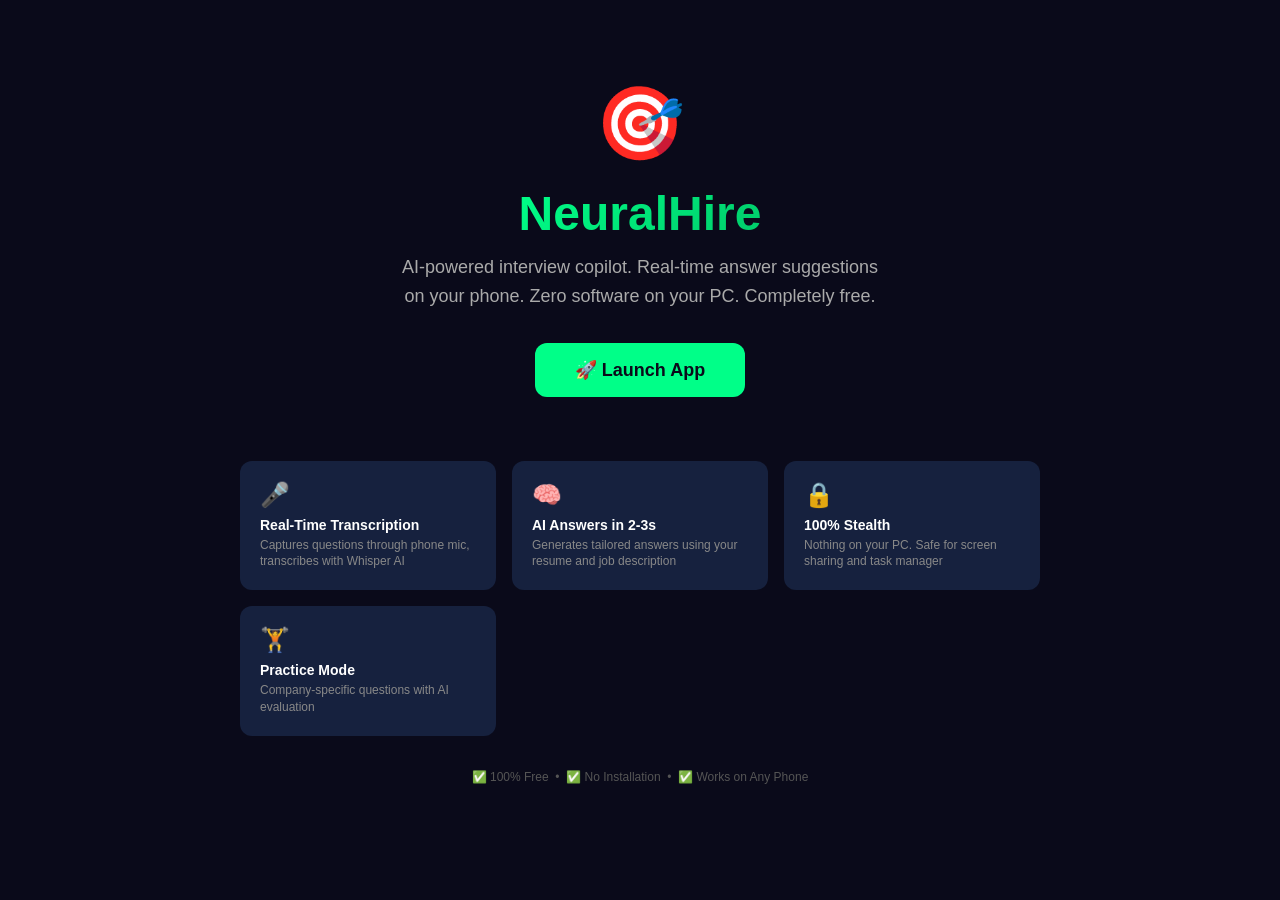
==== index.html @ bdda70f6 "Initial commit - NeuralHire v3.0" ====
<!DOCTYPE html>
<html lang="en">
<head>
    <meta charset="UTF-8">
    <meta name="viewport" content="width=device-width, initial-scale=1.0">
    <title>NeuralHire - AI Interview Copilot</title>
    <style>
        * { margin: 0; padding: 0; box-sizing: border-box; }
        body {
            background: #0a0a1a;
            color: #fff;
            font-family: -apple-system, BlinkMacSystemFont, 'Segoe UI', Roboto, sans-serif;
            min-height: 100vh;
            display: flex;
            flex-direction: column;
            align-items: center;
            justify-content: center;
            text-align: center;
            padding: 40px 20px;
        }
        .icon { font-size: 72px; margin-bottom: 20px; }
        h1 {
            font-size: 48px;
            font-weight: 900;
            margin-bottom: 12px;
            background: linear-gradient(135deg, #00ff88, #00cc6a);
            -webkit-background-clip: text;
            -webkit-text-fill-color: transparent;
        }
        p { color: #aaa; font-size: 18px; max-width: 500px; line-height: 1.6; margin-bottom: 32px; }
        .btn {
            display: inline-block;
            padding: 16px 40px;
            background: #00ff88;
            color: #0a0a1a;
            font-size: 18px;
            font-weight: 800;
            border: none;
            border-radius: 12px;
            cursor: pointer;
            text-decoration: none;
            margin-bottom: 16px;
        }
        .btn:hover { box-shadow: 0 8px 30px rgba(0,255,136,0.3); }
        .features {
            display: grid;
            grid-template-columns: repeat(auto-fit, minmax(200px, 1fr));
            gap: 16px;
            max-width: 800px;
            margin-top: 48px;
            width: 100%;
        }
        .feature {
            background: #16213e;
            border-radius: 12px;
            padding: 20px;
            text-align: left;
        }
        .feature-icon { font-size: 24px; margin-bottom: 8px; }
        .feature-title { font-size: 14px; font-weight: 700; margin-bottom: 4px; }
        .feature-desc { font-size: 12px; color: #888; line-height: 1.4; }
        .note { margin-top: 32px; font-size: 12px; color: #555; }
    </style>
</head>
<body>
    <div class="icon">🎯</div>
    <h1>NeuralHire</h1>
    <p>AI-powered interview copilot. Real-time answer suggestions on your phone. Zero software on your PC. Completely free.</p>
    
    <a href="app/" class="btn">🚀 Launch App</a>
    
    <div class="features">
        <div class="feature">
            <div class="feature-icon">🎤</div>
            <div class="feature-title">Real-Time Transcription</div>
            <div class="feature-desc">Captures questions through phone mic, transcribes with Whisper AI</div>
        </div>
        <div class="feature">
            <div class="feature-icon">🧠</div>
            <div class="feature-title">AI Answers in 2-3s</div>
            <div class="feature-desc">Generates tailored answers using your resume and job description</div>
        </div>
        <div class="feature">
            <div class="feature-icon">🔒</div>
            <div class="feature-title">100% Stealth</div>
            <div class="feature-desc">Nothing on your PC. Safe for screen sharing and task manager</div>
        </div>
        <div class="feature">
            <div class="feature-icon">🏋️</div>
            <div class="feature-title">Practice Mode</div>
            <div class="feature-desc">Company-specific questions with AI evaluation</div>
        </div>
    </div>
    
    <p class="note">✅ 100% Free &nbsp;•&nbsp; ✅ No Installation &nbsp;•&nbsp; ✅ Works on Any Phone</p>
</body>
</html>
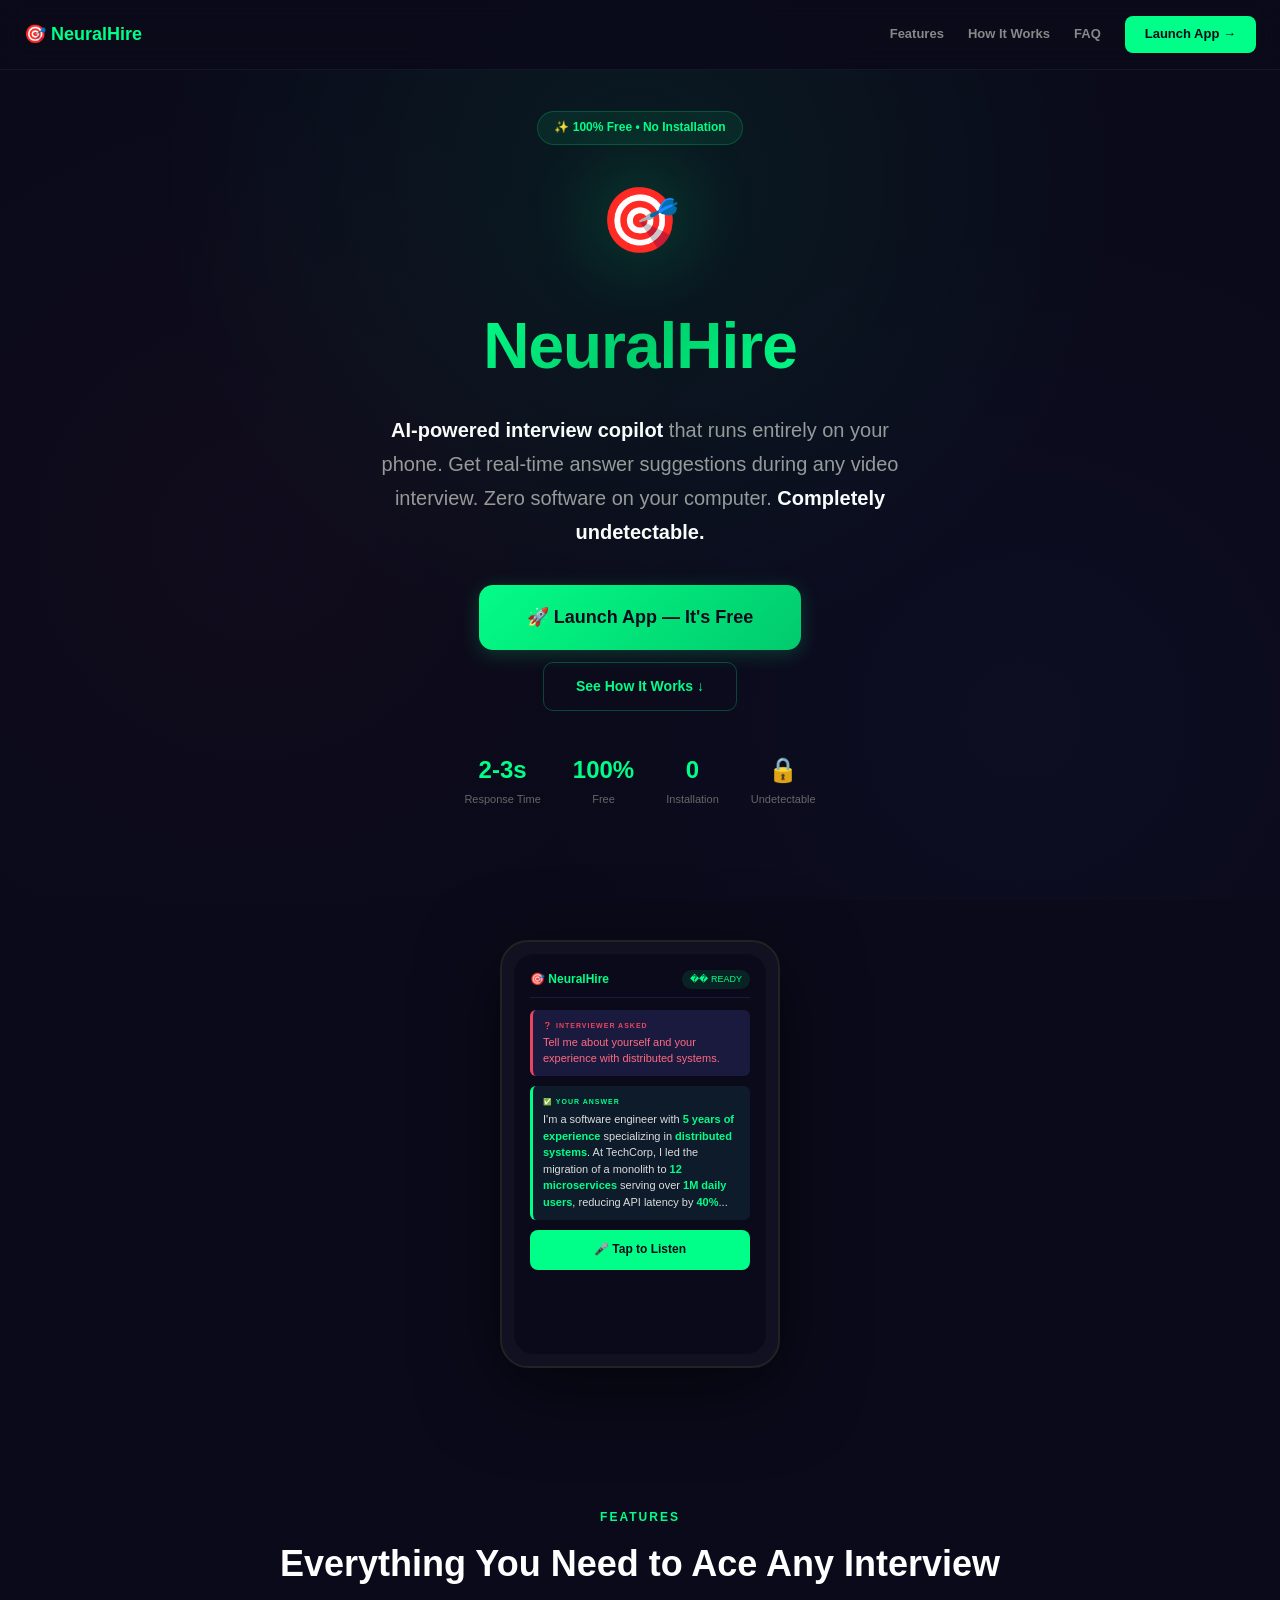
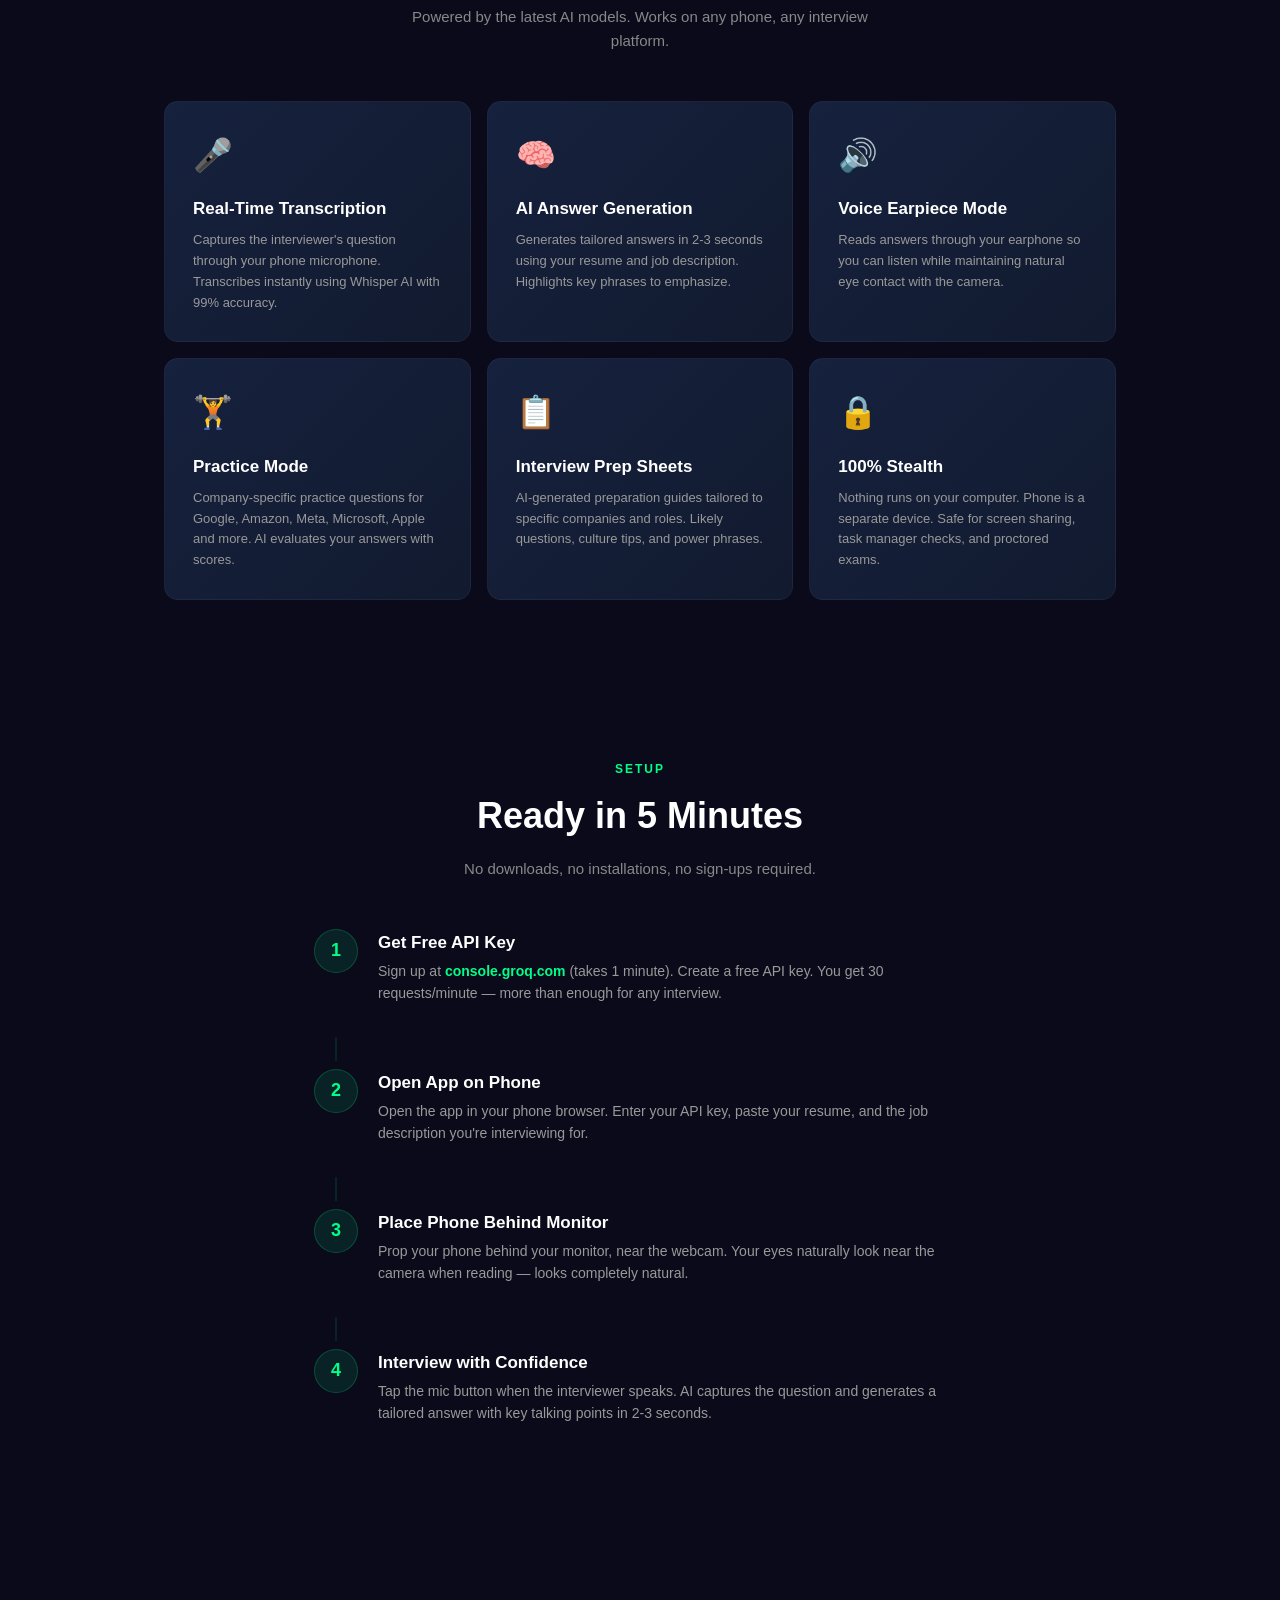
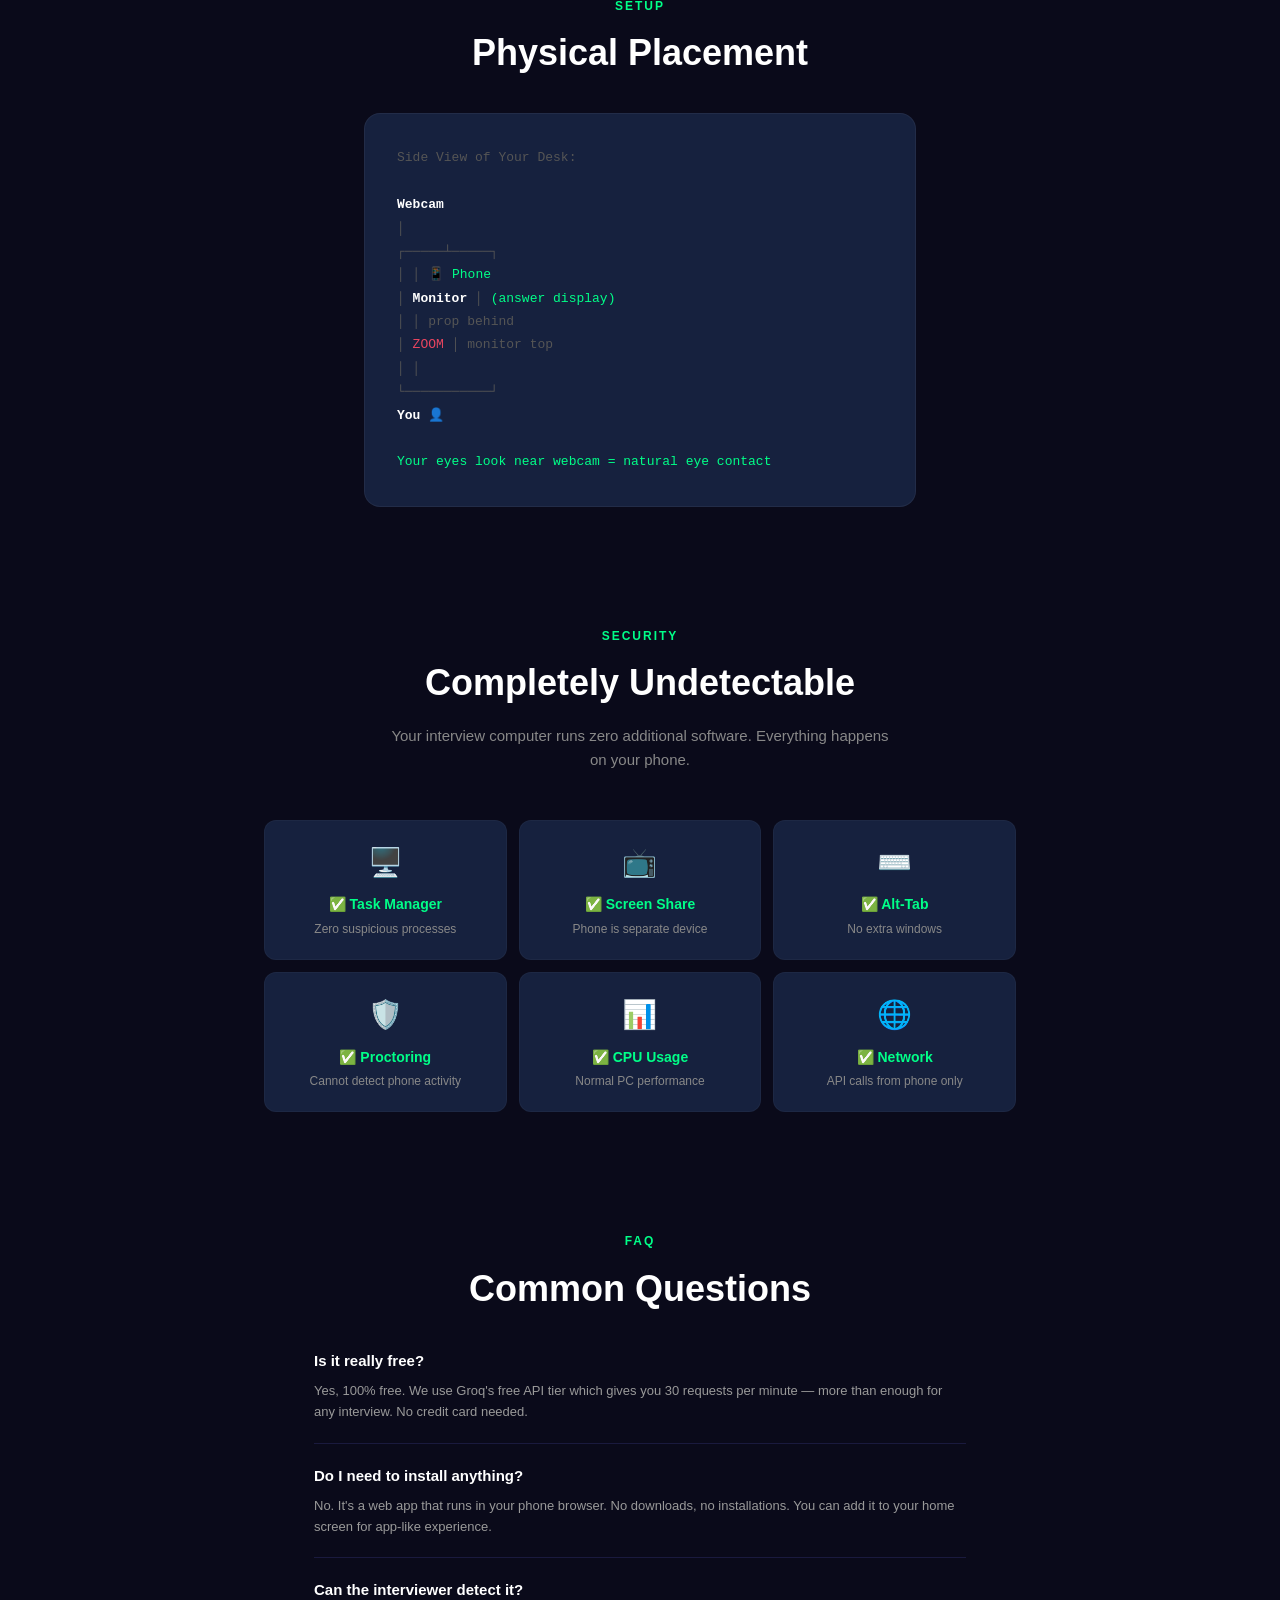
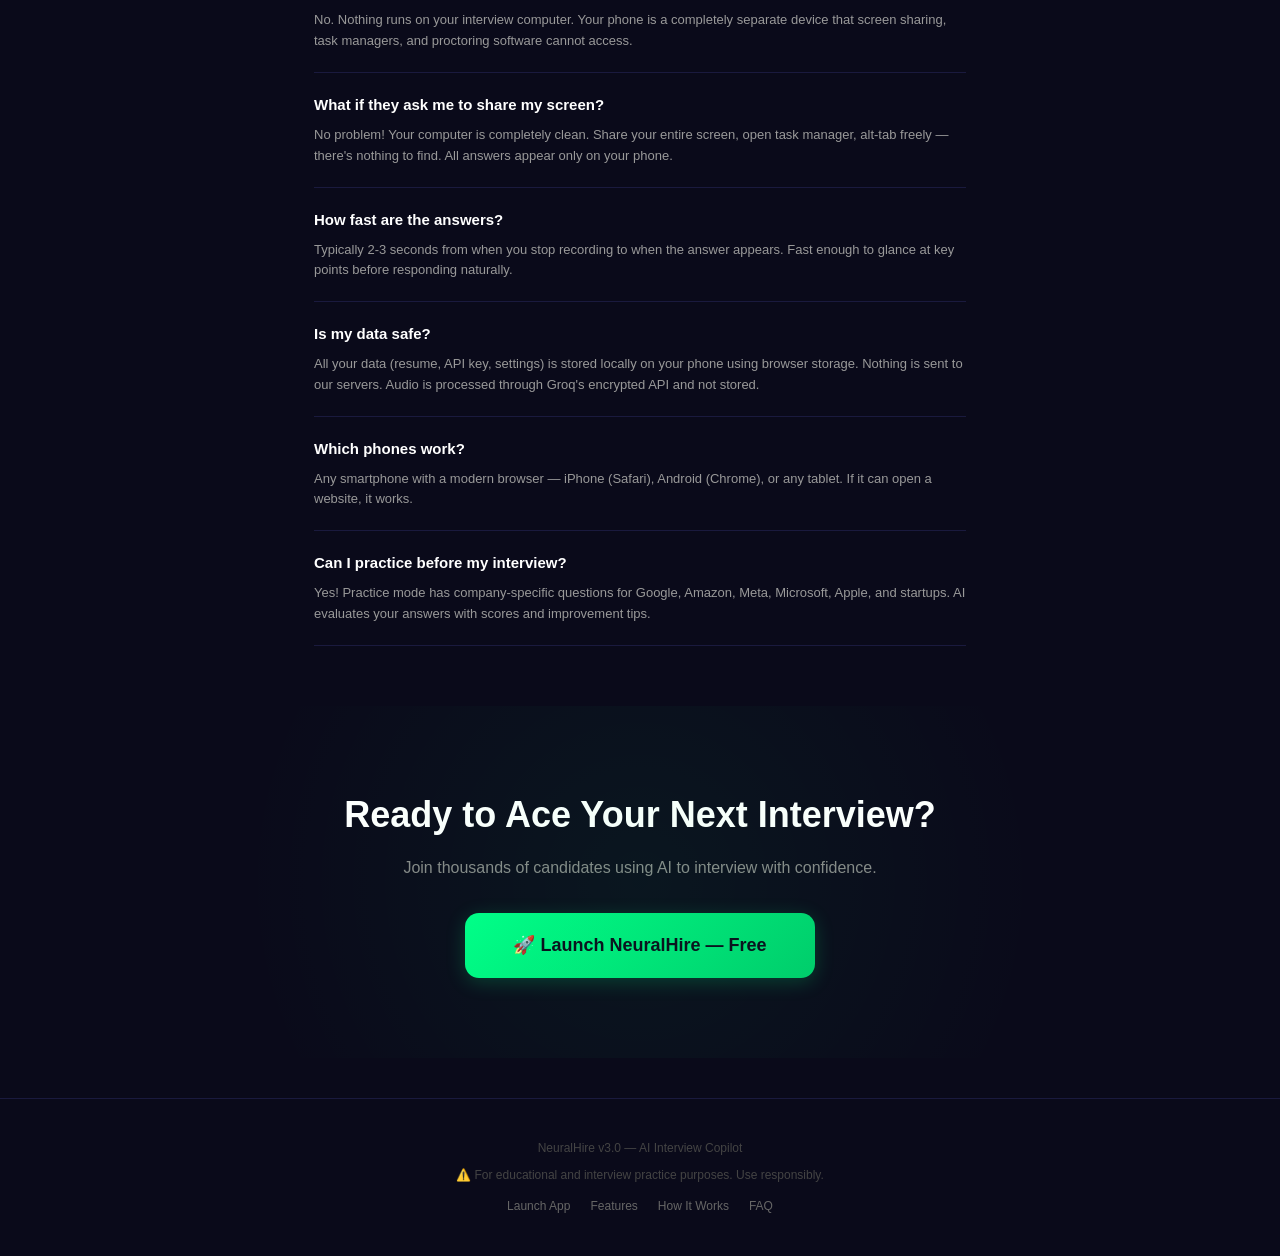
==== commit 8980f54c: "✨ Complete landing page + full app" ====
--- a/index.html
+++ b/index.html
@@ -4,94 +4,812 @@
     <meta charset="UTF-8">
     <meta name="viewport" content="width=device-width, initial-scale=1.0">
     <title>NeuralHire - AI Interview Copilot</title>
+    <meta name="description" content="Free AI-powered interview assistant. Get real-time answer suggestions during interviews. Runs entirely on your phone.">
+    <meta name="keywords" content="interview, AI, copilot, job, career, practice, preparation">
+    <meta name="theme-color" content="#0a0a1a">
+    
+    <!-- Open Graph / Social Share -->
+    <meta property="og:title" content="NeuralHire - AI Interview Copilot">
+    <meta property="og:description" content="Free AI interview assistant. Real-time answers on your phone. Completely undetectable.">
+    <meta property="og:type" content="website">
+    
     <style>
+        /* ============ RESET ============ */
         * { margin: 0; padding: 0; box-sizing: border-box; }
+
         body {
             background: #0a0a1a;
-            color: #fff;
-            font-family: -apple-system, BlinkMacSystemFont, 'Segoe UI', Roboto, sans-serif;
+            color: #ffffff;
+            font-family: -apple-system, BlinkMacSystemFont, 'Segoe UI', Roboto, Oxygen, Ubuntu, Cantarell, sans-serif;
+            overflow-x: hidden;
+            line-height: 1.6;
+        }
+
+        a { color: inherit; text-decoration: none; }
+
+        /* ============ NAVIGATION ============ */
+        .top-nav {
+            position: fixed;
+            top: 0;
+            left: 0;
+            right: 0;
+            z-index: 1000;
+            display: flex;
+            justify-content: space-between;
+            align-items: center;
+            padding: 16px 24px;
+            background: rgba(10, 10, 26, 0.9);
+            backdrop-filter: blur(12px);
+            border-bottom: 1px solid rgba(255,255,255,0.05);
+        }
+
+        .nav-logo {
+            font-size: 18px;
+            font-weight: 800;
+            color: #00ff88;
+        }
+
+        .nav-links {
+            display: flex;
+            gap: 24px;
+            align-items: center;
+        }
+
+        .nav-links a {
+            font-size: 13px;
+            color: #888;
+            font-weight: 600;
+            transition: color 0.2s;
+        }
+
+        .nav-links a:hover { color: #fff; }
+
+        .nav-cta {
+            padding: 8px 20px !important;
+            background: #00ff88 !important;
+            color: #0a0a1a !important;
+            border-radius: 8px;
+            font-weight: 700 !important;
+            transition: all 0.2s;
+        }
+
+        .nav-cta:hover { box-shadow: 0 4px 20px rgba(0,255,136,0.3); }
+
+        /* ============ HERO ============ */
+        .hero {
             min-height: 100vh;
             display: flex;
             flex-direction: column;
             align-items: center;
             justify-content: center;
             text-align: center;
-            padding: 40px 20px;
-        }
-        .icon { font-size: 72px; margin-bottom: 20px; }
-        h1 {
-            font-size: 48px;
+            padding: 80px 24px 60px;
+            position: relative;
+        }
+
+        .hero::before {
+            content: '';
+            position: absolute;
+            top: 0; left: 0; right: 0; bottom: 0;
+            background:
+                radial-gradient(circle at 50% 20%, rgba(0,255,136,0.07) 0%, transparent 50%),
+                radial-gradient(circle at 80% 80%, rgba(102,102,255,0.04) 0%, transparent 40%),
+                radial-gradient(circle at 20% 60%, rgba(233,69,96,0.03) 0%, transparent 40%);
+            pointer-events: none;
+        }
+
+        .hero-badge {
+            display: inline-flex;
+            align-items: center;
+            gap: 6px;
+            padding: 6px 16px;
+            background: rgba(0,255,136,0.08);
+            border: 1px solid rgba(0,255,136,0.2);
+            border-radius: 20px;
+            font-size: 12px;
+            font-weight: 600;
+            color: #00ff88;
+            margin-bottom: 24px;
+        }
+
+        .hero-icon {
+            font-size: 64px;
+            margin-bottom: 24px;
+            filter: drop-shadow(0 0 40px rgba(0,255,136,0.3));
+        }
+
+        .hero-title {
+            font-size: clamp(36px, 7vw, 64px);
             font-weight: 900;
-            margin-bottom: 12px;
-            background: linear-gradient(135deg, #00ff88, #00cc6a);
+            margin-bottom: 16px;
+            letter-spacing: -1px;
+            background: linear-gradient(135deg, #00ff88 0%, #00cc6a 50%, #00ff88 100%);
             -webkit-background-clip: text;
             -webkit-text-fill-color: transparent;
-        }
-        p { color: #aaa; font-size: 18px; max-width: 500px; line-height: 1.6; margin-bottom: 32px; }
-        .btn {
-            display: inline-block;
-            padding: 16px 40px;
-            background: #00ff88;
+            background-clip: text;
+        }
+
+        .hero-subtitle {
+            font-size: clamp(16px, 2.5vw, 20px);
+            color: #999;
+            max-width: 560px;
+            margin-bottom: 36px;
+            line-height: 1.7;
+        }
+
+        .hero-subtitle strong {
+            color: #fff;
+            font-weight: 600;
+        }
+
+        .cta-group {
+            display: flex;
+            flex-direction: column;
+            align-items: center;
+            gap: 12px;
+        }
+
+        .cta-primary {
+            display: inline-flex;
+            align-items: center;
+            gap: 8px;
+            padding: 18px 48px;
+            background: linear-gradient(135deg, #00ff88, #00cc6a);
             color: #0a0a1a;
             font-size: 18px;
             font-weight: 800;
+            border-radius: 14px;
+            transition: all 0.2s;
+            box-shadow: 0 4px 20px rgba(0,255,136,0.2);
+        }
+
+        .cta-primary:hover {
+            transform: translateY(-2px);
+            box-shadow: 0 8px 40px rgba(0,255,136,0.4);
+        }
+
+        .cta-secondary {
+            padding: 12px 32px;
+            color: #00ff88;
+            font-size: 14px;
+            font-weight: 600;
+            border: 1px solid rgba(0,255,136,0.25);
+            border-radius: 10px;
+            transition: all 0.2s;
+        }
+
+        .cta-secondary:hover {
+            background: rgba(0,255,136,0.08);
+            border-color: rgba(0,255,136,0.5);
+        }
+
+        .hero-stats {
+            display: flex;
+            gap: 32px;
+            margin-top: 40px;
+            flex-wrap: wrap;
+            justify-content: center;
+        }
+
+        .hero-stat {
+            text-align: center;
+        }
+
+        .hero-stat-value {
+            font-size: 24px;
+            font-weight: 800;
+            color: #00ff88;
+        }
+
+        .hero-stat-label {
+            font-size: 11px;
+            color: #666;
+            margin-top: 2px;
+        }
+
+        /* ============ DEMO MOCKUP ============ */
+        .demo-section {
+            padding: 40px 24px 60px;
+            display: flex;
+            justify-content: center;
+        }
+
+        .phone-mockup {
+            width: 280px;
+            background: #111122;
+            border-radius: 28px;
+            padding: 12px;
+            border: 2px solid #222;
+            box-shadow: 0 20px 80px rgba(0,0,0,0.5);
+        }
+
+        .phone-screen {
+            background: #0a0a1a;
+            border-radius: 20px;
+            padding: 16px;
+            min-height: 400px;
+        }
+
+        .mock-header {
+            display: flex;
+            justify-content: space-between;
+            align-items: center;
+            margin-bottom: 12px;
+            padding-bottom: 8px;
+            border-bottom: 1px solid #1a1a3e;
+        }
+
+        .mock-logo { font-size: 12px; font-weight: 700; color: #00ff88; }
+        .mock-status { font-size: 9px; color: #00ff88; padding: 2px 8px; background: rgba(0,255,136,0.1); border-radius: 10px; }
+
+        .mock-question {
+            background: #1a1a3e;
+            border-left: 3px solid #e94560;
+            border-radius: 6px;
+            padding: 10px;
+            margin-bottom: 10px;
+        }
+
+        .mock-q-label { font-size: 7px; color: #e94560; text-transform: uppercase; letter-spacing: 1px; font-weight: 700; margin-bottom: 4px; }
+        .mock-q-text { font-size: 11px; color: #ff6b81; line-height: 1.4; }
+
+        .mock-answer {
+            background: #0d1b2a;
+            border-left: 3px solid #00ff88;
+            border-radius: 6px;
+            padding: 10px;
+        }
+
+        .mock-a-label { font-size: 7px; color: #00ff88; text-transform: uppercase; letter-spacing: 1px; font-weight: 700; margin-bottom: 4px; }
+        .mock-a-text { font-size: 11px; color: #ddd; line-height: 1.5; }
+        .mock-a-text b { color: #00ff88; }
+
+        .mock-btn {
+            display: block;
+            width: 100%;
+            padding: 10px;
+            background: #00ff88;
+            color: #0a0a1a;
             border: none;
-            border-radius: 12px;
-            cursor: pointer;
-            text-decoration: none;
-            margin-bottom: 16px;
-        }
-        .btn:hover { box-shadow: 0 8px 30px rgba(0,255,136,0.3); }
+            border-radius: 8px;
+            font-size: 12px;
+            font-weight: 700;
+            margin-top: 10px;
+            text-align: center;
+        }
+
+        /* ============ FEATURES ============ */
         .features {
+            padding: 80px 24px;
+            max-width: 1000px;
+            margin: 0 auto;
+        }
+
+        .section-label {
+            text-align: center;
+            font-size: 12px;
+            text-transform: uppercase;
+            letter-spacing: 2px;
+            color: #00ff88;
+            font-weight: 700;
+            margin-bottom: 8px;
+        }
+
+        .section-title {
+            text-align: center;
+            font-size: clamp(24px, 4vw, 36px);
+            font-weight: 800;
+            margin-bottom: 12px;
+        }
+
+        .section-subtitle {
+            text-align: center;
+            color: #888;
+            font-size: 15px;
+            max-width: 500px;
+            margin: 0 auto 48px;
+        }
+
+        .feature-grid {
             display: grid;
-            grid-template-columns: repeat(auto-fit, minmax(200px, 1fr));
+            grid-template-columns: repeat(auto-fit, minmax(280px, 1fr));
             gap: 16px;
+        }
+
+        .feature-card {
+            background: linear-gradient(135deg, #16213e, #111a2e);
+            border-radius: 14px;
+            padding: 28px;
+            border: 1px solid rgba(255,255,255,0.04);
+            transition: all 0.3s;
+        }
+
+        .feature-card:hover {
+            border-color: rgba(0,255,136,0.15);
+            transform: translateY(-4px);
+            box-shadow: 0 12px 40px rgba(0,0,0,0.3);
+        }
+
+        .feature-icon { font-size: 32px; margin-bottom: 14px; }
+        .feature-name { font-size: 17px; font-weight: 700; margin-bottom: 8px; }
+        .feature-desc { font-size: 13px; color: #999; line-height: 1.6; }
+
+        /* ============ HOW IT WORKS ============ */
+        .how-section {
+            padding: 80px 24px;
+            max-width: 700px;
+            margin: 0 auto;
+        }
+
+        .steps { margin-top: 40px; }
+
+        .step {
+            display: flex;
+            gap: 20px;
+            margin-bottom: 32px;
+            align-items: flex-start;
+        }
+
+        .step-num {
+            width: 44px;
+            height: 44px;
+            border-radius: 50%;
+            background: rgba(0,255,136,0.1);
+            color: #00ff88;
+            display: flex;
+            align-items: center;
+            justify-content: center;
+            font-weight: 800;
+            font-size: 18px;
+            flex-shrink: 0;
+            border: 1px solid rgba(0,255,136,0.2);
+        }
+
+        .step-content { flex: 1; }
+        .step-title { font-size: 17px; font-weight: 700; margin-bottom: 4px; }
+        .step-desc { font-size: 14px; color: #999; line-height: 1.6; }
+        .step-desc a { color: #00ff88; font-weight: 600; }
+
+        .step-line {
+            width: 2px;
+            height: 24px;
+            background: rgba(0,255,136,0.1);
+            margin-left: 21px;
+            margin-bottom: 8px;
+        }
+
+        /* ============ STEALTH ============ */
+        .stealth-section {
+            padding: 60px 24px;
             max-width: 800px;
-            margin-top: 48px;
-            width: 100%;
-        }
-        .feature {
+            margin: 0 auto;
+        }
+
+        .stealth-grid {
+            display: grid;
+            grid-template-columns: repeat(auto-fit, minmax(180px, 1fr));
+            gap: 12px;
+            margin-top: 36px;
+        }
+
+        .stealth-card {
             background: #16213e;
             border-radius: 12px;
             padding: 20px;
+            text-align: center;
+            border: 1px solid rgba(255,255,255,0.03);
+        }
+
+        .stealth-icon { font-size: 28px; margin-bottom: 8px; }
+        .stealth-check { color: #00ff88; font-weight: 700; font-size: 14px; margin-bottom: 4px; }
+        .stealth-desc { font-size: 12px; color: #888; }
+
+        /* ============ SETUP DIAGRAM ============ */
+        .setup-section {
+            padding: 60px 24px;
+            max-width: 600px;
+            margin: 0 auto;
+            text-align: center;
+        }
+
+        .setup-diagram {
+            background: #16213e;
+            border-radius: 16px;
+            padding: 32px;
+            margin-top: 32px;
+            font-family: 'SF Mono', 'Fira Code', monospace;
+            font-size: 13px;
+            line-height: 1.8;
+            color: #aaa;
             text-align: left;
-        }
-        .feature-icon { font-size: 24px; margin-bottom: 8px; }
-        .feature-title { font-size: 14px; font-weight: 700; margin-bottom: 4px; }
-        .feature-desc { font-size: 12px; color: #888; line-height: 1.4; }
-        .note { margin-top: 32px; font-size: 12px; color: #555; }
+            border: 1px solid rgba(255,255,255,0.05);
+        }
+
+        .setup-diagram .green { color: #00ff88; }
+        .setup-diagram .red { color: #e94560; }
+        .setup-diagram .dim { color: #555; }
+        .setup-diagram .white { color: #fff; font-weight: 600; }
+
+        /* ============ CTA BOTTOM ============ */
+        .bottom-cta {
+            padding: 80px 24px;
+            text-align: center;
+            position: relative;
+        }
+
+        .bottom-cta::before {
+            content: '';
+            position: absolute;
+            top: 0; left: 0; right: 0; bottom: 0;
+            background: radial-gradient(circle at 50% 50%, rgba(0,255,136,0.05) 0%, transparent 60%);
+            pointer-events: none;
+        }
+
+        .bottom-cta h2 {
+            font-size: clamp(24px, 4vw, 36px);
+            font-weight: 800;
+            margin-bottom: 12px;
+        }
+
+        .bottom-cta p {
+            color: #888;
+            font-size: 16px;
+            margin-bottom: 32px;
+        }
+
+        /* ============ FAQ ============ */
+        .faq-section {
+            padding: 60px 24px;
+            max-width: 700px;
+            margin: 0 auto;
+        }
+
+        .faq-item {
+            border-bottom: 1px solid #1a1a3e;
+            padding: 20px 0;
+        }
+
+        .faq-question {
+            font-size: 15px;
+            font-weight: 700;
+            margin-bottom: 8px;
+            color: #fff;
+        }
+
+        .faq-answer {
+            font-size: 13px;
+            color: #999;
+            line-height: 1.6;
+        }
+
+        /* ============ FOOTER ============ */
+        .footer {
+            text-align: center;
+            padding: 40px 24px;
+            border-top: 1px solid #1a1a3e;
+            margin-top: 40px;
+        }
+
+        .footer-text { font-size: 12px; color: #444; margin-bottom: 8px; }
+        .footer-links { display: flex; gap: 20px; justify-content: center; margin-top: 12px; }
+        .footer-links a { font-size: 12px; color: #666; transition: color 0.2s; }
+        .footer-links a:hover { color: #00ff88; }
+
+        /* ============ RESPONSIVE ============ */
+        @media (max-width: 768px) {
+            .nav-links a:not(.nav-cta) { display: none; }
+            .feature-grid { grid-template-columns: 1fr; }
+            .stealth-grid { grid-template-columns: 1fr 1fr; }
+            .hero-stats { gap: 20px; }
+            .phone-mockup { width: 240px; }
+        }
+
+        @media (max-width: 480px) {
+            .stealth-grid { grid-template-columns: 1fr; }
+            .top-nav { padding: 12px 16px; }
+        }
     </style>
 </head>
 <body>
-    <div class="icon">🎯</div>
-    <h1>NeuralHire</h1>
-    <p>AI-powered interview copilot. Real-time answer suggestions on your phone. Zero software on your PC. Completely free.</p>
-    
-    <a href="app/" class="btn">🚀 Launch App</a>
-    
-    <div class="features">
-        <div class="feature">
-            <div class="feature-icon">🎤</div>
-            <div class="feature-title">Real-Time Transcription</div>
-            <div class="feature-desc">Captures questions through phone mic, transcribes with Whisper AI</div>
-        </div>
-        <div class="feature">
-            <div class="feature-icon">🧠</div>
-            <div class="feature-title">AI Answers in 2-3s</div>
-            <div class="feature-desc">Generates tailored answers using your resume and job description</div>
-        </div>
-        <div class="feature">
-            <div class="feature-icon">🔒</div>
-            <div class="feature-title">100% Stealth</div>
-            <div class="feature-desc">Nothing on your PC. Safe for screen sharing and task manager</div>
-        </div>
-        <div class="feature">
-            <div class="feature-icon">🏋️</div>
-            <div class="feature-title">Practice Mode</div>
-            <div class="feature-desc">Company-specific questions with AI evaluation</div>
-        </div>
-    </div>
-    
-    <p class="note">✅ 100% Free &nbsp;•&nbsp; ✅ No Installation &nbsp;•&nbsp; ✅ Works on Any Phone</p>
+
+    <!-- Navigation -->
+    <nav class="top-nav">
+        <div class="nav-logo">🎯 NeuralHire</div>
+        <div class="nav-links">
+            <a href="#features">Features</a>
+            <a href="#how">How It Works</a>
+            <a href="#faq">FAQ</a>
+            <a href="app/" class="nav-cta">Launch App →</a>
+        </div>
+    </nav>
+
+    <!-- Hero -->
+    <section class="hero">
+        <div class="hero-badge">✨ 100% Free • No Installation</div>
+        <div class="hero-icon">🎯</div>
+        <h1 class="hero-title">NeuralHire</h1>
+        <p class="hero-subtitle">
+            <strong>AI-powered interview copilot</strong> that runs entirely on your phone.
+            Get real-time answer suggestions during any video interview.
+            Zero software on your computer. <strong>Completely undetectable.</strong>
+        </p>
+
+        <div class="cta-group">
+            <a href="app/" class="cta-primary">🚀 Launch App — It's Free</a>
+            <a href="#how" class="cta-secondary">See How It Works ↓</a>
+        </div>
+
+        <div class="hero-stats">
+            <div class="hero-stat">
+                <div class="hero-stat-value">2-3s</div>
+                <div class="hero-stat-label">Response Time</div>
+            </div>
+            <div class="hero-stat">
+                <div class="hero-stat-value">100%</div>
+                <div class="hero-stat-label">Free</div>
+            </div>
+            <div class="hero-stat">
+                <div class="hero-stat-value">0</div>
+                <div class="hero-stat-label">Installation</div>
+            </div>
+            <div class="hero-stat">
+                <div class="hero-stat-value">🔒</div>
+                <div class="hero-stat-label">Undetectable</div>
+            </div>
+        </div>
+    </section>
+
+    <!-- Phone Demo -->
+    <section class="demo-section">
+        <div class="phone-mockup">
+            <div class="phone-screen">
+                <div class="mock-header">
+                    <div class="mock-logo">🎯 NeuralHire</div>
+                    <div class="mock-status">�� READY</div>
+                </div>
+
+                <div class="mock-question">
+                    <div class="mock-q-label">❓ Interviewer Asked</div>
+                    <div class="mock-q-text">Tell me about yourself and your experience with distributed systems.</div>
+                </div>
+
+                <div class="mock-answer">
+                    <div class="mock-a-label">✅ Your Answer</div>
+                    <div class="mock-a-text">
+                        I'm a software engineer with <b>5 years of experience</b> specializing in
+                        <b>distributed systems</b>. At TechCorp, I led the migration of a monolith to
+                        <b>12 microservices</b> serving over <b>1M daily users</b>, reducing API latency by <b>40%</b>...
+                    </div>
+                </div>
+
+                <div class="mock-btn">🎤 Tap to Listen</div>
+            </div>
+        </div>
+    </section>
+
+    <!-- Features -->
+    <section class="features" id="features">
+        <div class="section-label">Features</div>
+        <h2 class="section-title">Everything You Need to Ace Any Interview</h2>
+        <p class="section-subtitle">Powered by the latest AI models. Works on any phone, any interview platform.</p>
+
+        <div class="feature-grid">
+            <div class="feature-card">
+                <div class="feature-icon">🎤</div>
+                <div class="feature-name">Real-Time Transcription</div>
+                <div class="feature-desc">Captures the interviewer's question through your phone microphone. Transcribes instantly using Whisper AI with 99% accuracy.</div>
+            </div>
+
+            <div class="feature-card">
+                <div class="feature-icon">🧠</div>
+                <div class="feature-name">AI Answer Generation</div>
+                <div class="feature-desc">Generates tailored answers in 2-3 seconds using your resume and job description. Highlights key phrases to emphasize.</div>
+            </div>
+
+            <div class="feature-card">
+                <div class="feature-icon">🔊</div>
+                <div class="feature-name">Voice Earpiece Mode</div>
+                <div class="feature-desc">Reads answers through your earphone so you can listen while maintaining natural eye contact with the camera.</div>
+            </div>
+
+            <div class="feature-card">
+                <div class="feature-icon">🏋️</div>
+                <div class="feature-name">Practice Mode</div>
+                <div class="feature-desc">Company-specific practice questions for Google, Amazon, Meta, Microsoft, Apple and more. AI evaluates your answers with scores.</div>
+            </div>
+
+            <div class="feature-card">
+                <div class="feature-icon">📋</div>
+                <div class="feature-name">Interview Prep Sheets</div>
+                <div class="feature-desc">AI-generated preparation guides tailored to specific companies and roles. Likely questions, culture tips, and power phrases.</div>
+            </div>
+
+            <div class="feature-card">
+                <div class="feature-icon">🔒</div>
+                <div class="feature-name">100% Stealth</div>
+                <div class="feature-desc">Nothing runs on your computer. Phone is a separate device. Safe for screen sharing, task manager checks, and proctored exams.</div>
+            </div>
+        </div>
+    </section>
+
+    <!-- How It Works -->
+    <section class="how-section" id="how">
+        <div class="section-label">Setup</div>
+        <h2 class="section-title">Ready in 5 Minutes</h2>
+        <p class="section-subtitle">No downloads, no installations, no sign-ups required.</p>
+
+        <div class="steps">
+            <div class="step">
+                <div class="step-num">1</div>
+                <div class="step-content">
+                    <div class="step-title">Get Free API Key</div>
+                    <div class="step-desc">
+                        Sign up at <a href="https://console.groq.com" target="_blank">console.groq.com</a> (takes 1 minute).
+                        Create a free API key. You get 30 requests/minute — more than enough for any interview.
+                    </div>
+                </div>
+            </div>
+            <div class="step-line"></div>
+
+            <div class="step">
+                <div class="step-num">2</div>
+                <div class="step-content">
+                    <div class="step-title">Open App on Phone</div>
+                    <div class="step-desc">
+                        Open the app in your phone browser. Enter your API key, paste your resume, and the job description you're interviewing for.
+                    </div>
+                </div>
+            </div>
+            <div class="step-line"></div>
+
+            <div class="step">
+                <div class="step-num">3</div>
+                <div class="step-content">
+                    <div class="step-title">Place Phone Behind Monitor</div>
+                    <div class="step-desc">
+                        Prop your phone behind your monitor, near the webcam. Your eyes naturally look near the camera when reading — looks completely natural.
+                    </div>
+                </div>
+            </div>
+            <div class="step-line"></div>
+
+            <div class="step">
+                <div class="step-num">4</div>
+                <div class="step-content">
+                    <div class="step-title">Interview with Confidence</div>
+                    <div class="step-desc">
+                        Tap the mic button when the interviewer speaks. AI captures the question and generates a tailored answer with key talking points in 2-3 seconds.
+                    </div>
+                </div>
+            </div>
+        </div>
+    </section>
+
+    <!-- Physical Setup -->
+    <section class="setup-section">
+        <div class="section-label">Setup</div>
+        <h2 class="section-title">Physical Placement</h2>
+
+        <div class="setup-diagram">
+            <span class="dim">         Side View of Your Desk:</span><br><br>
+            <span class="dim">              </span><span class="white">Webcam</span><br>
+            <span class="dim">                │</span><br>
+            <span class="dim">          ┌─────┴─────┐</span><br>
+            <span class="dim">          │           │</span>  <span class="green">📱 Phone</span><br>
+            <span class="dim">          │  </span><span class="white">Monitor</span><span class="dim">  │</span>  <span class="green">(answer display)</span><br>
+            <span class="dim">          │           │</span>  <span class="dim">prop behind</span><br>
+            <span class="dim">          │  </span><span class="red">ZOOM</span><span class="dim">     │</span>  <span class="dim">monitor top</span><br>
+            <span class="dim">          │           │</span><br>
+            <span class="dim">          └───────────┘</span><br>
+            <span class="dim">               </span><span class="white">You 👤</span><br><br>
+            <span class="green">Your eyes look near webcam = natural eye contact</span>
+        </div>
+    </section>
+
+    <!-- Stealth -->
+    <section class="stealth-section" id="stealth">
+        <div class="section-label">Security</div>
+        <h2 class="section-title">Completely Undetectable</h2>
+        <p class="section-subtitle">Your interview computer runs zero additional software. Everything happens on your phone.</p>
+
+        <div class="stealth-grid">
+            <div class="stealth-card">
+                <div class="stealth-icon">🖥️</div>
+                <div class="stealth-check">✅ Task Manager</div>
+                <div class="stealth-desc">Zero suspicious processes</div>
+            </div>
+            <div class="stealth-card">
+                <div class="stealth-icon">📺</div>
+                <div class="stealth-check">✅ Screen Share</div>
+                <div class="stealth-desc">Phone is separate device</div>
+            </div>
+            <div class="stealth-card">
+                <div class="stealth-icon">⌨️</div>
+                <div class="stealth-check">✅ Alt-Tab</div>
+                <div class="stealth-desc">No extra windows</div>
+            </div>
+            <div class="stealth-card">
+                <div class="stealth-icon">🛡️</div>
+                <div class="stealth-check">✅ Proctoring</div>
+                <div class="stealth-desc">Cannot detect phone activity</div>
+            </div>
+            <div class="stealth-card">
+                <div class="stealth-icon">📊</div>
+                <div class="stealth-check">✅ CPU Usage</div>
+                <div class="stealth-desc">Normal PC performance</div>
+            </div>
+            <div class="stealth-card">
+                <div class="stealth-icon">🌐</div>
+                <div class="stealth-check">✅ Network</div>
+                <div class="stealth-desc">API calls from phone only</div>
+            </div>
+        </div>
+    </section>
+
+    <!-- FAQ -->
+    <section class="faq-section" id="faq">
+        <div class="section-label">FAQ</div>
+        <h2 class="section-title">Common Questions</h2>
+
+        <div class="faq-item">
+            <div class="faq-question">Is it really free?</div>
+            <div class="faq-answer">Yes, 100% free. We use Groq's free API tier which gives you 30 requests per minute — more than enough for any interview. No credit card needed.</div>
+        </div>
+
+        <div class="faq-item">
+            <div class="faq-question">Do I need to install anything?</div>
+            <div class="faq-answer">No. It's a web app that runs in your phone browser. No downloads, no installations. You can add it to your home screen for app-like experience.</div>
+        </div>
+
+        <div class="faq-item">
+            <div class="faq-question">Can the interviewer detect it?</div>
+            <div class="faq-answer">No. Nothing runs on your interview computer. Your phone is a completely separate device that screen sharing, task managers, and proctoring software cannot access.</div>
+        </div>
+
+        <div class="faq-item">
+            <div class="faq-question">What if they ask me to share my screen?</div>
+            <div class="faq-answer">No problem! Your computer is completely clean. Share your entire screen, open task manager, alt-tab freely — there's nothing to find. All answers appear only on your phone.</div>
+        </div>
+
+        <div class="faq-item">
+            <div class="faq-question">How fast are the answers?</div>
+            <div class="faq-answer">Typically 2-3 seconds from when you stop recording to when the answer appears. Fast enough to glance at key points before responding naturally.</div>
+        </div>
+
+        <div class="faq-item">
+            <div class="faq-question">Is my data safe?</div>
+            <div class="faq-answer">All your data (resume, API key, settings) is stored locally on your phone using browser storage. Nothing is sent to our servers. Audio is processed through Groq's encrypted API and not stored.</div>
+        </div>
+
+        <div class="faq-item">
+            <div class="faq-question">Which phones work?</div>
+            <div class="faq-answer">Any smartphone with a modern browser — iPhone (Safari), Android (Chrome), or any tablet. If it can open a website, it works.</div>
+        </div>
+
+        <div class="faq-item">
+            <div class="faq-question">Can I practice before my interview?</div>
+            <div class="faq-answer">Yes! Practice mode has company-specific questions for Google, Amazon, Meta, Microsoft, Apple, and startups. AI evaluates your answers with scores and improvement tips.</div>
+        </div>
+    </section>
+
+    <!-- Bottom CTA -->
+    <section class="bottom-cta">
+        <h2>Ready to Ace Your Next Interview?</h2>
+        <p>Join thousands of candidates using AI to interview with confidence.</p>
+        <a href="app/" class="cta-primary">🚀 Launch NeuralHire — Free</a>
+    </section>
+
+    <!-- Footer -->
+    <footer class="footer">
+        <p class="footer-text">NeuralHire v3.0 — AI Interview Copilot</p>
+        <p class="footer-text">⚠️ For educational and interview practice purposes. Use responsibly.</p>
+        <div class="footer-links">
+            <a href="app/">Launch App</a>
+            <a href="#features">Features</a>
+            <a href="#how">How It Works</a>
+            <a href="#faq">FAQ</a>
+        </div>
+    </footer>
+
 </body>
 </html>
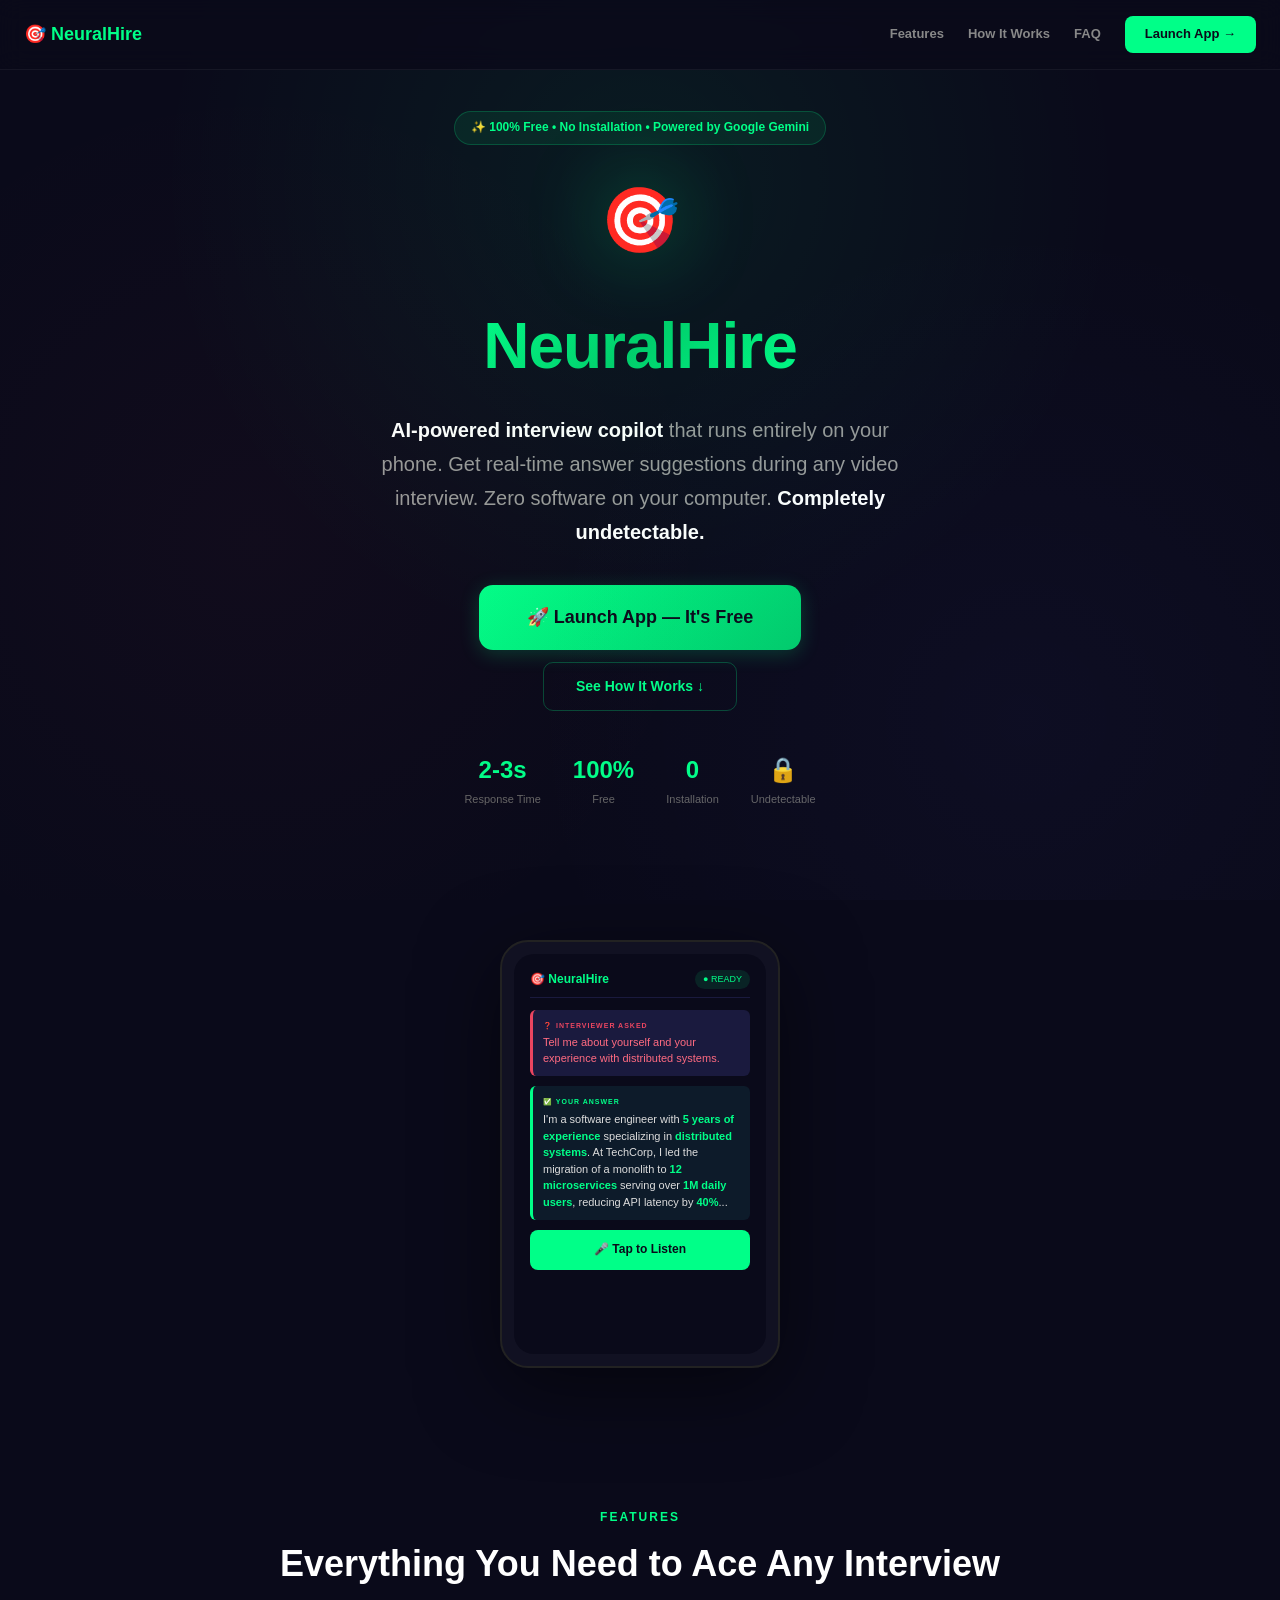
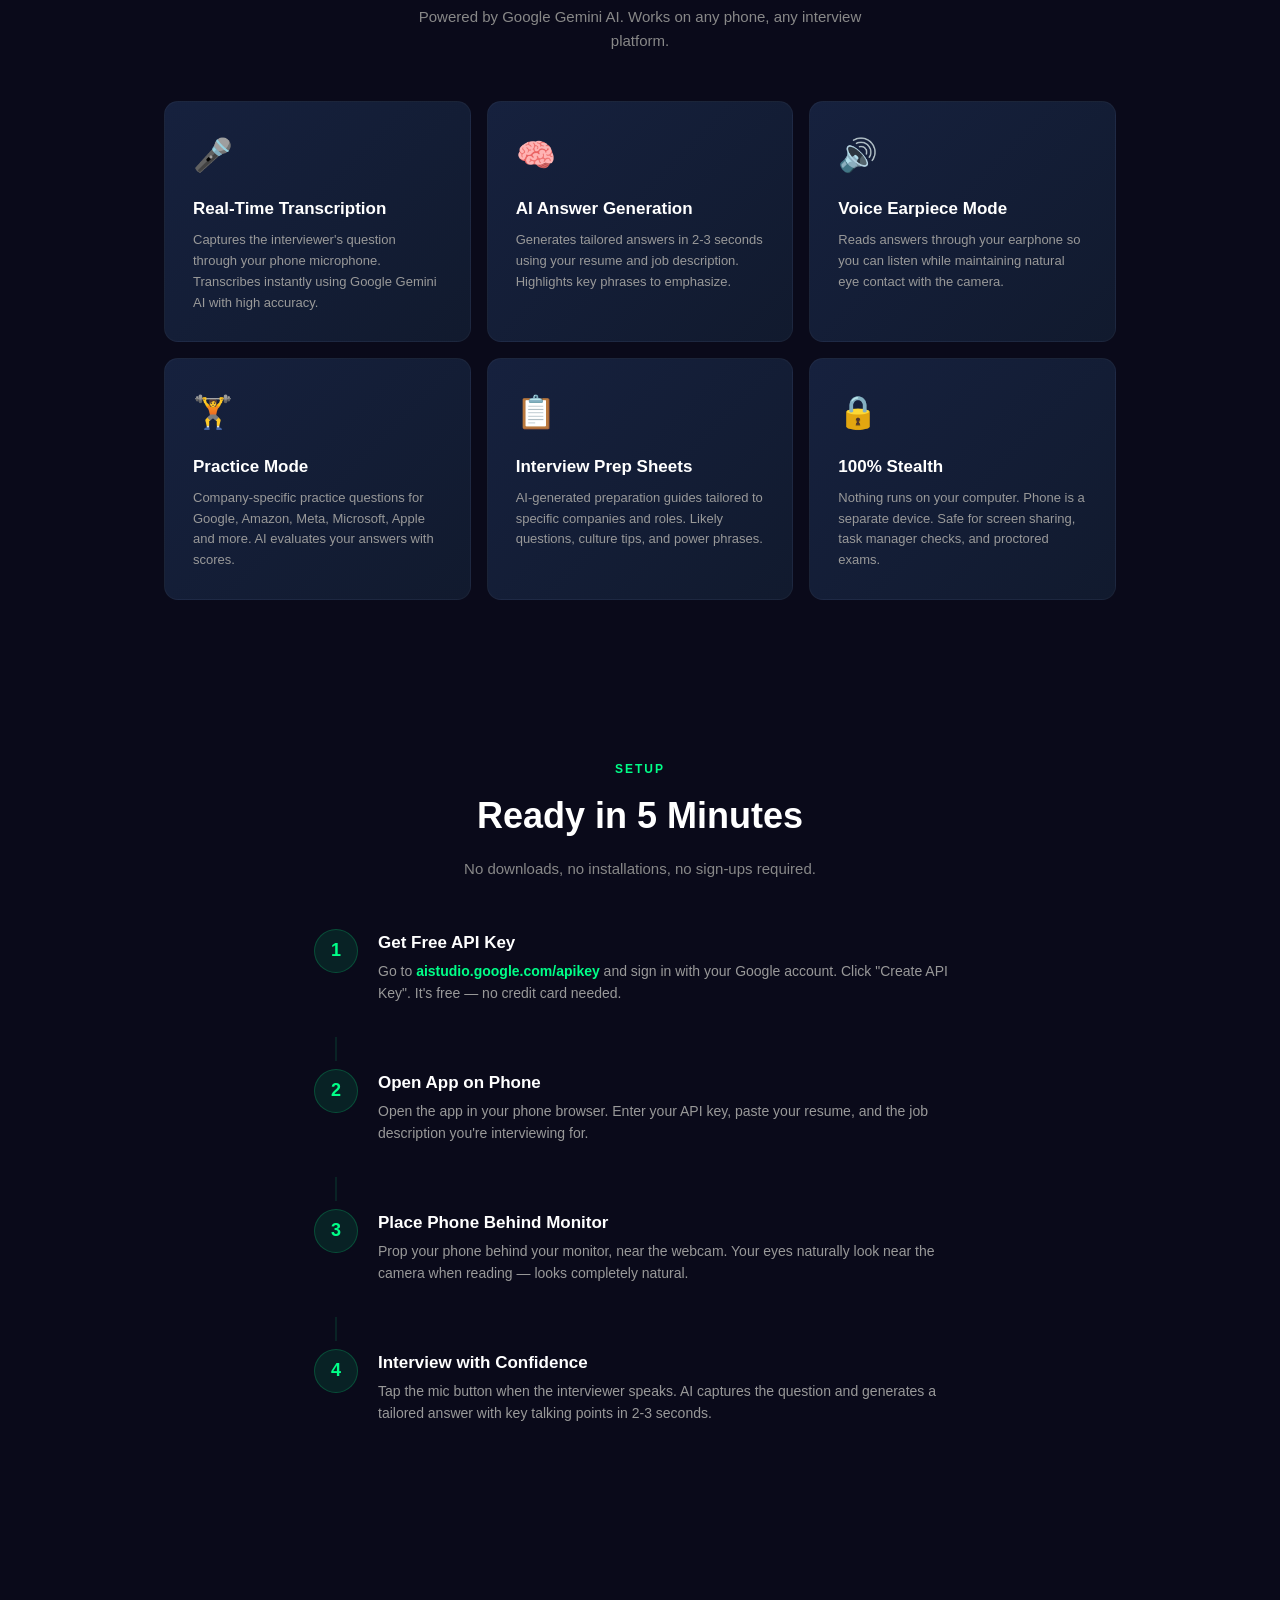
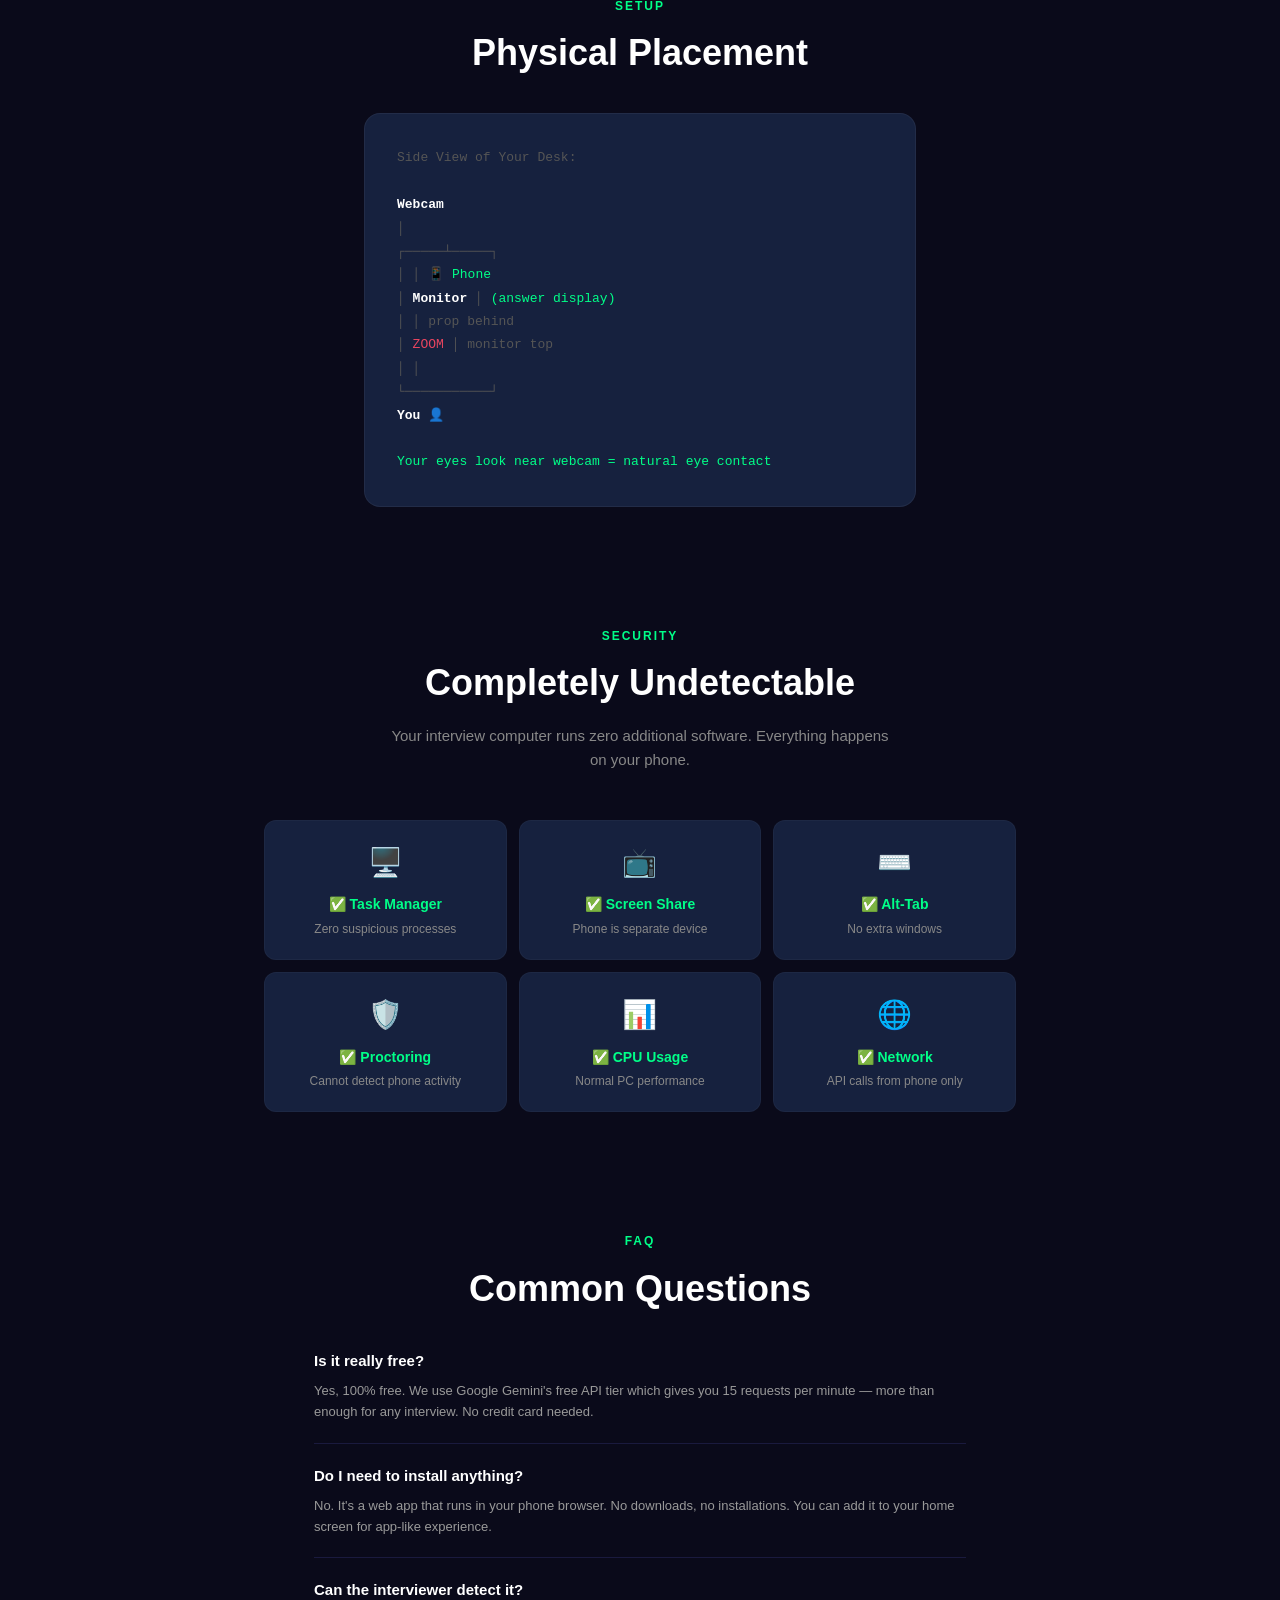
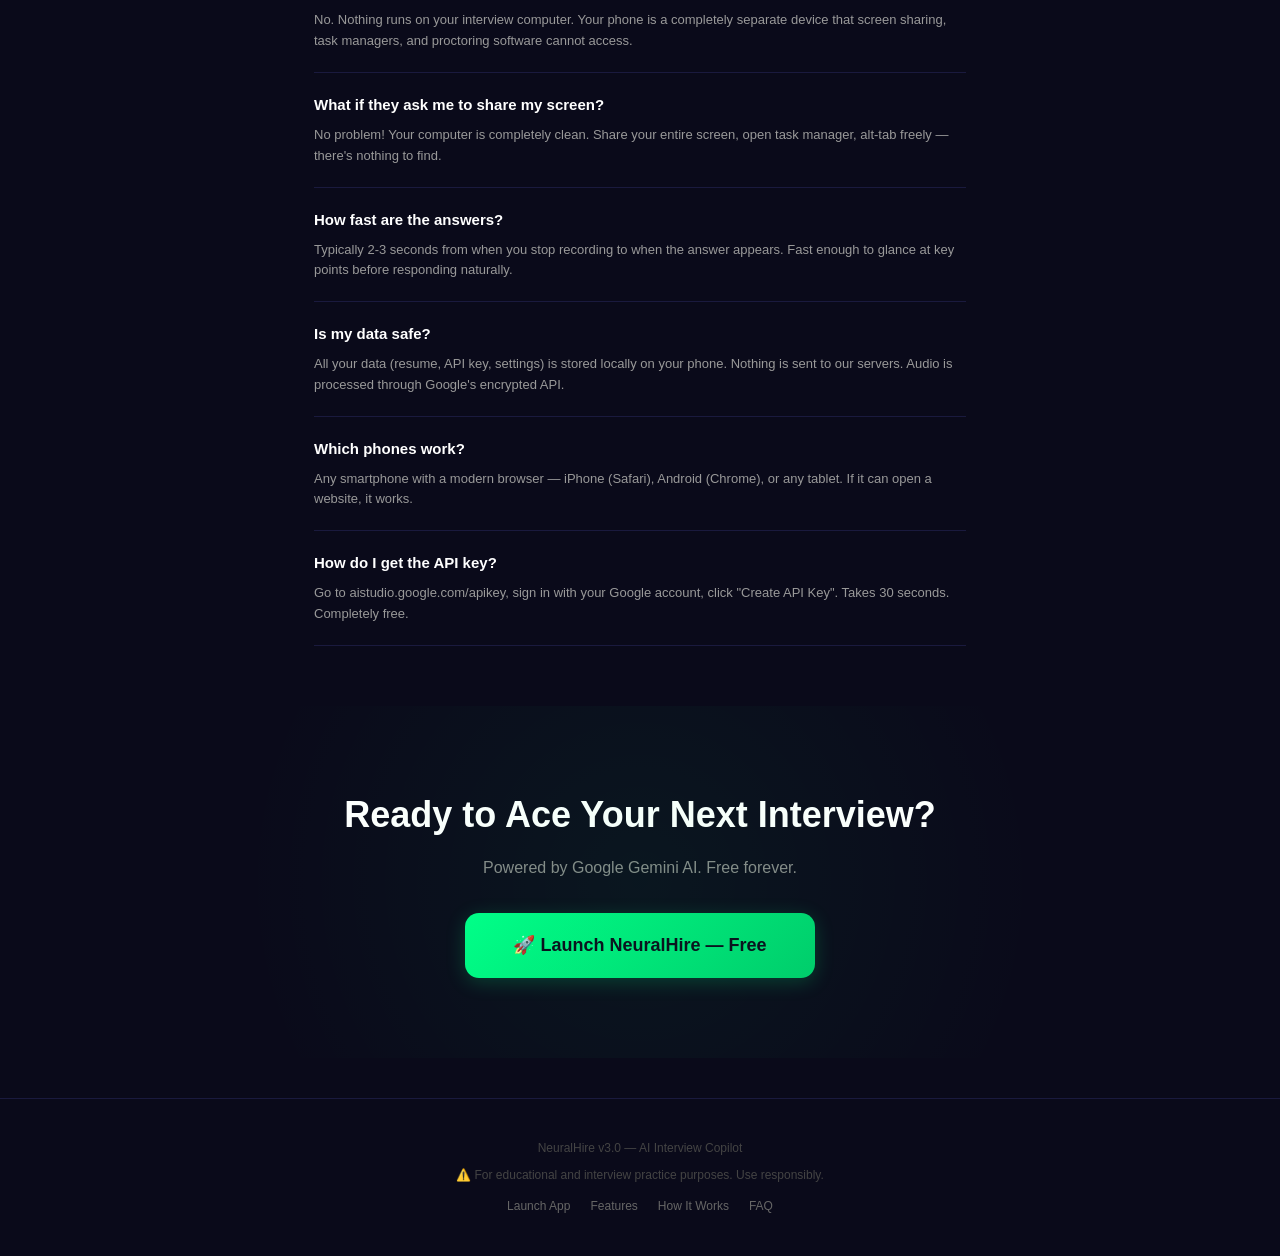
==== commit 2ad92d2f: "🚀 Final build - Google Gemini default + multi-provider" ====
--- a/index.html
+++ b/index.html
@@ -7,512 +7,112 @@
     <meta name="description" content="Free AI-powered interview assistant. Get real-time answer suggestions during interviews. Runs entirely on your phone.">
     <meta name="keywords" content="interview, AI, copilot, job, career, practice, preparation">
     <meta name="theme-color" content="#0a0a1a">
-    
-    <!-- Open Graph / Social Share -->
     <meta property="og:title" content="NeuralHire - AI Interview Copilot">
     <meta property="og:description" content="Free AI interview assistant. Real-time answers on your phone. Completely undetectable.">
     <meta property="og:type" content="website">
-    
+    <link rel="icon" href="data:image/svg+xml,<svg xmlns='http://www.w3.org/2000/svg' viewBox='0 0 100 100'><text y='.9em' font-size='90'>🎯</text></svg>">
     <style>
-        /* ============ RESET ============ */
-        * { margin: 0; padding: 0; box-sizing: border-box; }
-
-        body {
-            background: #0a0a1a;
-            color: #ffffff;
-            font-family: -apple-system, BlinkMacSystemFont, 'Segoe UI', Roboto, Oxygen, Ubuntu, Cantarell, sans-serif;
-            overflow-x: hidden;
-            line-height: 1.6;
-        }
-
-        a { color: inherit; text-decoration: none; }
-
-        /* ============ NAVIGATION ============ */
-        .top-nav {
-            position: fixed;
-            top: 0;
-            left: 0;
-            right: 0;
-            z-index: 1000;
-            display: flex;
-            justify-content: space-between;
-            align-items: center;
-            padding: 16px 24px;
-            background: rgba(10, 10, 26, 0.9);
-            backdrop-filter: blur(12px);
-            border-bottom: 1px solid rgba(255,255,255,0.05);
-        }
-
-        .nav-logo {
-            font-size: 18px;
-            font-weight: 800;
-            color: #00ff88;
-        }
-
-        .nav-links {
-            display: flex;
-            gap: 24px;
-            align-items: center;
-        }
-
-        .nav-links a {
-            font-size: 13px;
-            color: #888;
-            font-weight: 600;
-            transition: color 0.2s;
-        }
-
-        .nav-links a:hover { color: #fff; }
-
-        .nav-cta {
-            padding: 8px 20px !important;
-            background: #00ff88 !important;
-            color: #0a0a1a !important;
-            border-radius: 8px;
-            font-weight: 700 !important;
-            transition: all 0.2s;
-        }
-
-        .nav-cta:hover { box-shadow: 0 4px 20px rgba(0,255,136,0.3); }
-
-        /* ============ HERO ============ */
-        .hero {
-            min-height: 100vh;
-            display: flex;
-            flex-direction: column;
-            align-items: center;
-            justify-content: center;
-            text-align: center;
-            padding: 80px 24px 60px;
-            position: relative;
-        }
-
-        .hero::before {
-            content: '';
-            position: absolute;
-            top: 0; left: 0; right: 0; bottom: 0;
-            background:
-                radial-gradient(circle at 50% 20%, rgba(0,255,136,0.07) 0%, transparent 50%),
-                radial-gradient(circle at 80% 80%, rgba(102,102,255,0.04) 0%, transparent 40%),
-                radial-gradient(circle at 20% 60%, rgba(233,69,96,0.03) 0%, transparent 40%);
-            pointer-events: none;
-        }
-
-        .hero-badge {
-            display: inline-flex;
-            align-items: center;
-            gap: 6px;
-            padding: 6px 16px;
-            background: rgba(0,255,136,0.08);
-            border: 1px solid rgba(0,255,136,0.2);
-            border-radius: 20px;
-            font-size: 12px;
-            font-weight: 600;
-            color: #00ff88;
-            margin-bottom: 24px;
-        }
-
-        .hero-icon {
-            font-size: 64px;
-            margin-bottom: 24px;
-            filter: drop-shadow(0 0 40px rgba(0,255,136,0.3));
-        }
-
-        .hero-title {
-            font-size: clamp(36px, 7vw, 64px);
-            font-weight: 900;
-            margin-bottom: 16px;
-            letter-spacing: -1px;
-            background: linear-gradient(135deg, #00ff88 0%, #00cc6a 50%, #00ff88 100%);
-            -webkit-background-clip: text;
-            -webkit-text-fill-color: transparent;
-            background-clip: text;
-        }
-
-        .hero-subtitle {
-            font-size: clamp(16px, 2.5vw, 20px);
-            color: #999;
-            max-width: 560px;
-            margin-bottom: 36px;
-            line-height: 1.7;
-        }
-
-        .hero-subtitle strong {
-            color: #fff;
-            font-weight: 600;
-        }
-
-        .cta-group {
-            display: flex;
-            flex-direction: column;
-            align-items: center;
-            gap: 12px;
-        }
-
-        .cta-primary {
-            display: inline-flex;
-            align-items: center;
-            gap: 8px;
-            padding: 18px 48px;
-            background: linear-gradient(135deg, #00ff88, #00cc6a);
-            color: #0a0a1a;
-            font-size: 18px;
-            font-weight: 800;
-            border-radius: 14px;
-            transition: all 0.2s;
-            box-shadow: 0 4px 20px rgba(0,255,136,0.2);
-        }
-
-        .cta-primary:hover {
-            transform: translateY(-2px);
-            box-shadow: 0 8px 40px rgba(0,255,136,0.4);
-        }
-
-        .cta-secondary {
-            padding: 12px 32px;
-            color: #00ff88;
-            font-size: 14px;
-            font-weight: 600;
-            border: 1px solid rgba(0,255,136,0.25);
-            border-radius: 10px;
-            transition: all 0.2s;
-        }
-
-        .cta-secondary:hover {
-            background: rgba(0,255,136,0.08);
-            border-color: rgba(0,255,136,0.5);
-        }
-
-        .hero-stats {
-            display: flex;
-            gap: 32px;
-            margin-top: 40px;
-            flex-wrap: wrap;
-            justify-content: center;
-        }
-
-        .hero-stat {
-            text-align: center;
-        }
-
-        .hero-stat-value {
-            font-size: 24px;
-            font-weight: 800;
-            color: #00ff88;
-        }
-
-        .hero-stat-label {
-            font-size: 11px;
-            color: #666;
-            margin-top: 2px;
-        }
-
-        /* ============ DEMO MOCKUP ============ */
-        .demo-section {
-            padding: 40px 24px 60px;
-            display: flex;
-            justify-content: center;
-        }
-
-        .phone-mockup {
-            width: 280px;
-            background: #111122;
-            border-radius: 28px;
-            padding: 12px;
-            border: 2px solid #222;
-            box-shadow: 0 20px 80px rgba(0,0,0,0.5);
-        }
-
-        .phone-screen {
-            background: #0a0a1a;
-            border-radius: 20px;
-            padding: 16px;
-            min-height: 400px;
-        }
-
-        .mock-header {
-            display: flex;
-            justify-content: space-between;
-            align-items: center;
-            margin-bottom: 12px;
-            padding-bottom: 8px;
-            border-bottom: 1px solid #1a1a3e;
-        }
-
-        .mock-logo { font-size: 12px; font-weight: 700; color: #00ff88; }
-        .mock-status { font-size: 9px; color: #00ff88; padding: 2px 8px; background: rgba(0,255,136,0.1); border-radius: 10px; }
-
-        .mock-question {
-            background: #1a1a3e;
-            border-left: 3px solid #e94560;
-            border-radius: 6px;
-            padding: 10px;
-            margin-bottom: 10px;
-        }
-
-        .mock-q-label { font-size: 7px; color: #e94560; text-transform: uppercase; letter-spacing: 1px; font-weight: 700; margin-bottom: 4px; }
-        .mock-q-text { font-size: 11px; color: #ff6b81; line-height: 1.4; }
-
-        .mock-answer {
-            background: #0d1b2a;
-            border-left: 3px solid #00ff88;
-            border-radius: 6px;
-            padding: 10px;
-        }
-
-        .mock-a-label { font-size: 7px; color: #00ff88; text-transform: uppercase; letter-spacing: 1px; font-weight: 700; margin-bottom: 4px; }
-        .mock-a-text { font-size: 11px; color: #ddd; line-height: 1.5; }
-        .mock-a-text b { color: #00ff88; }
-
-        .mock-btn {
-            display: block;
-            width: 100%;
-            padding: 10px;
-            background: #00ff88;
-            color: #0a0a1a;
-            border: none;
-            border-radius: 8px;
-            font-size: 12px;
-            font-weight: 700;
-            margin-top: 10px;
-            text-align: center;
-        }
-
-        /* ============ FEATURES ============ */
-        .features {
-            padding: 80px 24px;
-            max-width: 1000px;
-            margin: 0 auto;
-        }
-
-        .section-label {
-            text-align: center;
-            font-size: 12px;
-            text-transform: uppercase;
-            letter-spacing: 2px;
-            color: #00ff88;
-            font-weight: 700;
-            margin-bottom: 8px;
-        }
-
-        .section-title {
-            text-align: center;
-            font-size: clamp(24px, 4vw, 36px);
-            font-weight: 800;
-            margin-bottom: 12px;
-        }
-
-        .section-subtitle {
-            text-align: center;
-            color: #888;
-            font-size: 15px;
-            max-width: 500px;
-            margin: 0 auto 48px;
-        }
-
-        .feature-grid {
-            display: grid;
-            grid-template-columns: repeat(auto-fit, minmax(280px, 1fr));
-            gap: 16px;
-        }
-
-        .feature-card {
-            background: linear-gradient(135deg, #16213e, #111a2e);
-            border-radius: 14px;
-            padding: 28px;
-            border: 1px solid rgba(255,255,255,0.04);
-            transition: all 0.3s;
-        }
-
-        .feature-card:hover {
-            border-color: rgba(0,255,136,0.15);
-            transform: translateY(-4px);
-            box-shadow: 0 12px 40px rgba(0,0,0,0.3);
-        }
-
-        .feature-icon { font-size: 32px; margin-bottom: 14px; }
-        .feature-name { font-size: 17px; font-weight: 700; margin-bottom: 8px; }
-        .feature-desc { font-size: 13px; color: #999; line-height: 1.6; }
-
-        /* ============ HOW IT WORKS ============ */
-        .how-section {
-            padding: 80px 24px;
-            max-width: 700px;
-            margin: 0 auto;
-        }
-
-        .steps { margin-top: 40px; }
-
-        .step {
-            display: flex;
-            gap: 20px;
-            margin-bottom: 32px;
-            align-items: flex-start;
-        }
-
-        .step-num {
-            width: 44px;
-            height: 44px;
-            border-radius: 50%;
-            background: rgba(0,255,136,0.1);
-            color: #00ff88;
-            display: flex;
-            align-items: center;
-            justify-content: center;
-            font-weight: 800;
-            font-size: 18px;
-            flex-shrink: 0;
-            border: 1px solid rgba(0,255,136,0.2);
-        }
-
-        .step-content { flex: 1; }
-        .step-title { font-size: 17px; font-weight: 700; margin-bottom: 4px; }
-        .step-desc { font-size: 14px; color: #999; line-height: 1.6; }
-        .step-desc a { color: #00ff88; font-weight: 600; }
-
-        .step-line {
-            width: 2px;
-            height: 24px;
-            background: rgba(0,255,136,0.1);
-            margin-left: 21px;
-            margin-bottom: 8px;
-        }
-
-        /* ============ STEALTH ============ */
-        .stealth-section {
-            padding: 60px 24px;
-            max-width: 800px;
-            margin: 0 auto;
-        }
-
-        .stealth-grid {
-            display: grid;
-            grid-template-columns: repeat(auto-fit, minmax(180px, 1fr));
-            gap: 12px;
-            margin-top: 36px;
-        }
-
-        .stealth-card {
-            background: #16213e;
-            border-radius: 12px;
-            padding: 20px;
-            text-align: center;
-            border: 1px solid rgba(255,255,255,0.03);
-        }
-
-        .stealth-icon { font-size: 28px; margin-bottom: 8px; }
-        .stealth-check { color: #00ff88; font-weight: 700; font-size: 14px; margin-bottom: 4px; }
-        .stealth-desc { font-size: 12px; color: #888; }
-
-        /* ============ SETUP DIAGRAM ============ */
-        .setup-section {
-            padding: 60px 24px;
-            max-width: 600px;
-            margin: 0 auto;
-            text-align: center;
-        }
-
-        .setup-diagram {
-            background: #16213e;
-            border-radius: 16px;
-            padding: 32px;
-            margin-top: 32px;
-            font-family: 'SF Mono', 'Fira Code', monospace;
-            font-size: 13px;
-            line-height: 1.8;
-            color: #aaa;
-            text-align: left;
-            border: 1px solid rgba(255,255,255,0.05);
-        }
-
-        .setup-diagram .green { color: #00ff88; }
-        .setup-diagram .red { color: #e94560; }
-        .setup-diagram .dim { color: #555; }
-        .setup-diagram .white { color: #fff; font-weight: 600; }
-
-        /* ============ CTA BOTTOM ============ */
-        .bottom-cta {
-            padding: 80px 24px;
-            text-align: center;
-            position: relative;
-        }
-
-        .bottom-cta::before {
-            content: '';
-            position: absolute;
-            top: 0; left: 0; right: 0; bottom: 0;
-            background: radial-gradient(circle at 50% 50%, rgba(0,255,136,0.05) 0%, transparent 60%);
-            pointer-events: none;
-        }
-
-        .bottom-cta h2 {
-            font-size: clamp(24px, 4vw, 36px);
-            font-weight: 800;
-            margin-bottom: 12px;
-        }
-
-        .bottom-cta p {
-            color: #888;
-            font-size: 16px;
-            margin-bottom: 32px;
-        }
-
-        /* ============ FAQ ============ */
-        .faq-section {
-            padding: 60px 24px;
-            max-width: 700px;
-            margin: 0 auto;
-        }
-
-        .faq-item {
-            border-bottom: 1px solid #1a1a3e;
-            padding: 20px 0;
-        }
-
-        .faq-question {
-            font-size: 15px;
-            font-weight: 700;
-            margin-bottom: 8px;
-            color: #fff;
-        }
-
-        .faq-answer {
-            font-size: 13px;
-            color: #999;
-            line-height: 1.6;
-        }
-
-        /* ============ FOOTER ============ */
-        .footer {
-            text-align: center;
-            padding: 40px 24px;
-            border-top: 1px solid #1a1a3e;
-            margin-top: 40px;
-        }
-
-        .footer-text { font-size: 12px; color: #444; margin-bottom: 8px; }
-        .footer-links { display: flex; gap: 20px; justify-content: center; margin-top: 12px; }
-        .footer-links a { font-size: 12px; color: #666; transition: color 0.2s; }
-        .footer-links a:hover { color: #00ff88; }
-
-        /* ============ RESPONSIVE ============ */
-        @media (max-width: 768px) {
-            .nav-links a:not(.nav-cta) { display: none; }
-            .feature-grid { grid-template-columns: 1fr; }
-            .stealth-grid { grid-template-columns: 1fr 1fr; }
-            .hero-stats { gap: 20px; }
-            .phone-mockup { width: 240px; }
-        }
-
-        @media (max-width: 480px) {
-            .stealth-grid { grid-template-columns: 1fr; }
-            .top-nav { padding: 12px 16px; }
-        }
+        *{margin:0;padding:0;box-sizing:border-box}
+        body{background:#0a0a1a;color:#fff;font-family:-apple-system,BlinkMacSystemFont,'Segoe UI',Roboto,Oxygen,Ubuntu,Cantarell,sans-serif;overflow-x:hidden;line-height:1.6}
+        a{color:inherit;text-decoration:none}
+
+        .top-nav{position:fixed;top:0;left:0;right:0;z-index:1000;display:flex;justify-content:space-between;align-items:center;padding:16px 24px;background:rgba(10,10,26,0.9);backdrop-filter:blur(12px);border-bottom:1px solid rgba(255,255,255,0.05)}
+        .nav-logo{font-size:18px;font-weight:800;color:#00ff88}
+        .nav-links{display:flex;gap:24px;align-items:center}
+        .nav-links a{font-size:13px;color:#888;font-weight:600;transition:color .2s}
+        .nav-links a:hover{color:#fff}
+        .nav-cta{padding:8px 20px!important;background:#00ff88!important;color:#0a0a1a!important;border-radius:8px;font-weight:700!important;transition:all .2s}
+        .nav-cta:hover{box-shadow:0 4px 20px rgba(0,255,136,0.3)}
+
+        .hero{min-height:100vh;display:flex;flex-direction:column;align-items:center;justify-content:center;text-align:center;padding:80px 24px 60px;position:relative}
+        .hero::before{content:'';position:absolute;top:0;left:0;right:0;bottom:0;background:radial-gradient(circle at 50% 20%,rgba(0,255,136,0.07) 0%,transparent 50%),radial-gradient(circle at 80% 80%,rgba(102,102,255,0.04) 0%,transparent 40%),radial-gradient(circle at 20% 60%,rgba(233,69,96,0.03) 0%,transparent 40%);pointer-events:none}
+        .hero-badge{display:inline-flex;align-items:center;gap:6px;padding:6px 16px;background:rgba(0,255,136,0.08);border:1px solid rgba(0,255,136,0.2);border-radius:20px;font-size:12px;font-weight:600;color:#00ff88;margin-bottom:24px}
+        .hero-icon{font-size:64px;margin-bottom:24px;filter:drop-shadow(0 0 40px rgba(0,255,136,0.3))}
+        .hero-title{font-size:clamp(36px,7vw,64px);font-weight:900;margin-bottom:16px;letter-spacing:-1px;background:linear-gradient(135deg,#00ff88 0%,#00cc6a 50%,#00ff88 100%);-webkit-background-clip:text;-webkit-text-fill-color:transparent;background-clip:text}
+        .hero-subtitle{font-size:clamp(16px,2.5vw,20px);color:#999;max-width:560px;margin-bottom:36px;line-height:1.7}
+        .hero-subtitle strong{color:#fff;font-weight:600}
+        .cta-group{display:flex;flex-direction:column;align-items:center;gap:12px}
+        .cta-primary{display:inline-flex;align-items:center;gap:8px;padding:18px 48px;background:linear-gradient(135deg,#00ff88,#00cc6a);color:#0a0a1a;font-size:18px;font-weight:800;border-radius:14px;transition:all .2s;box-shadow:0 4px 20px rgba(0,255,136,0.2)}
+        .cta-primary:hover{transform:translateY(-2px);box-shadow:0 8px 40px rgba(0,255,136,0.4)}
+        .cta-secondary{padding:12px 32px;color:#00ff88;font-size:14px;font-weight:600;border:1px solid rgba(0,255,136,0.25);border-radius:10px;transition:all .2s}
+        .cta-secondary:hover{background:rgba(0,255,136,0.08);border-color:rgba(0,255,136,0.5)}
+        .hero-stats{display:flex;gap:32px;margin-top:40px;flex-wrap:wrap;justify-content:center}
+        .hero-stat{text-align:center}
+        .hero-stat-value{font-size:24px;font-weight:800;color:#00ff88}
+        .hero-stat-label{font-size:11px;color:#666;margin-top:2px}
+
+        .demo-section{padding:40px 24px 60px;display:flex;justify-content:center}
+        .phone-mockup{width:280px;background:#111122;border-radius:28px;padding:12px;border:2px solid #222;box-shadow:0 20px 80px rgba(0,0,0,0.5)}
+        .phone-screen{background:#0a0a1a;border-radius:20px;padding:16px;min-height:400px}
+        .mock-header{display:flex;justify-content:space-between;align-items:center;margin-bottom:12px;padding-bottom:8px;border-bottom:1px solid #1a1a3e}
+        .mock-logo{font-size:12px;font-weight:700;color:#00ff88}
+        .mock-status{font-size:9px;color:#00ff88;padding:2px 8px;background:rgba(0,255,136,0.1);border-radius:10px}
+        .mock-question{background:#1a1a3e;border-left:3px solid #e94560;border-radius:6px;padding:10px;margin-bottom:10px}
+        .mock-q-label{font-size:7px;color:#e94560;text-transform:uppercase;letter-spacing:1px;font-weight:700;margin-bottom:4px}
+        .mock-q-text{font-size:11px;color:#ff6b81;line-height:1.4}
+        .mock-answer{background:#0d1b2a;border-left:3px solid #00ff88;border-radius:6px;padding:10px}
+        .mock-a-label{font-size:7px;color:#00ff88;text-transform:uppercase;letter-spacing:1px;font-weight:700;margin-bottom:4px}
+        .mock-a-text{font-size:11px;color:#ddd;line-height:1.5}
+        .mock-a-text b{color:#00ff88}
+        .mock-btn{display:block;width:100%;padding:10px;background:#00ff88;color:#0a0a1a;border:none;border-radius:8px;font-size:12px;font-weight:700;margin-top:10px;text-align:center}
+
+        .features{padding:80px 24px;max-width:1000px;margin:0 auto}
+        .section-label{text-align:center;font-size:12px;text-transform:uppercase;letter-spacing:2px;color:#00ff88;font-weight:700;margin-bottom:8px}
+        .section-title{text-align:center;font-size:clamp(24px,4vw,36px);font-weight:800;margin-bottom:12px}
+        .section-subtitle{text-align:center;color:#888;font-size:15px;max-width:500px;margin:0 auto 48px}
+        .feature-grid{display:grid;grid-template-columns:repeat(auto-fit,minmax(280px,1fr));gap:16px}
+        .feature-card{background:linear-gradient(135deg,#16213e,#111a2e);border-radius:14px;padding:28px;border:1px solid rgba(255,255,255,0.04);transition:all .3s}
+        .feature-card:hover{border-color:rgba(0,255,136,0.15);transform:translateY(-4px);box-shadow:0 12px 40px rgba(0,0,0,0.3)}
+        .feature-icon{font-size:32px;margin-bottom:14px}
+        .feature-name{font-size:17px;font-weight:700;margin-bottom:8px}
+        .feature-desc{font-size:13px;color:#999;line-height:1.6}
+
+        .how-section{padding:80px 24px;max-width:700px;margin:0 auto}
+        .steps{margin-top:40px}
+        .step{display:flex;gap:20px;margin-bottom:32px;align-items:flex-start}
+        .step-num{width:44px;height:44px;border-radius:50%;background:rgba(0,255,136,0.1);color:#00ff88;display:flex;align-items:center;justify-content:center;font-weight:800;font-size:18px;flex-shrink:0;border:1px solid rgba(0,255,136,0.2)}
+        .step-content{flex:1}
+        .step-title{font-size:17px;font-weight:700;margin-bottom:4px}
+        .step-desc{font-size:14px;color:#999;line-height:1.6}
+        .step-desc a{color:#00ff88;font-weight:600}
+        .step-line{width:2px;height:24px;background:rgba(0,255,136,0.1);margin-left:21px;margin-bottom:8px}
+
+        .stealth-section{padding:60px 24px;max-width:800px;margin:0 auto}
+        .stealth-grid{display:grid;grid-template-columns:repeat(auto-fit,minmax(180px,1fr));gap:12px;margin-top:36px}
+        .stealth-card{background:#16213e;border-radius:12px;padding:20px;text-align:center;border:1px solid rgba(255,255,255,0.03)}
+        .stealth-icon{font-size:28px;margin-bottom:8px}
+        .stealth-check{color:#00ff88;font-weight:700;font-size:14px;margin-bottom:4px}
+        .stealth-desc{font-size:12px;color:#888}
+
+        .setup-section{padding:60px 24px;max-width:600px;margin:0 auto;text-align:center}
+        .setup-diagram{background:#16213e;border-radius:16px;padding:32px;margin-top:32px;font-family:'SF Mono','Fira Code',monospace;font-size:13px;line-height:1.8;color:#aaa;text-align:left;border:1px solid rgba(255,255,255,0.05)}
+        .setup-diagram .green{color:#00ff88}
+        .setup-diagram .red{color:#e94560}
+        .setup-diagram .dim{color:#555}
+        .setup-diagram .white{color:#fff;font-weight:600}
+
+        .faq-section{padding:60px 24px;max-width:700px;margin:0 auto}
+        .faq-item{border-bottom:1px solid #1a1a3e;padding:20px 0}
+        .faq-question{font-size:15px;font-weight:700;margin-bottom:8px;color:#fff}
+        .faq-answer{font-size:13px;color:#999;line-height:1.6}
+
+        .bottom-cta{padding:80px 24px;text-align:center;position:relative}
+        .bottom-cta::before{content:'';position:absolute;top:0;left:0;right:0;bottom:0;background:radial-gradient(circle at 50% 50%,rgba(0,255,136,0.05) 0%,transparent 60%);pointer-events:none}
+        .bottom-cta h2{font-size:clamp(24px,4vw,36px);font-weight:800;margin-bottom:12px}
+        .bottom-cta p{color:#888;font-size:16px;margin-bottom:32px}
+
+        .footer{text-align:center;padding:40px 24px;border-top:1px solid #1a1a3e;margin-top:40px}
+        .footer-text{font-size:12px;color:#444;margin-bottom:8px}
+        .footer-links{display:flex;gap:20px;justify-content:center;margin-top:12px}
+        .footer-links a{font-size:12px;color:#666;transition:color .2s}
+        .footer-links a:hover{color:#00ff88}
+
+        @media(max-width:768px){.nav-links a:not(.nav-cta){display:none}.feature-grid{grid-template-columns:1fr}.stealth-grid{grid-template-columns:1fr 1fr}.hero-stats{gap:20px}.phone-mockup{width:240px}}
+        @media(max-width:480px){.stealth-grid{grid-template-columns:1fr}.top-nav{padding:12px 16px}}
     </style>
 </head>
 <body>
 
-    <!-- Navigation -->
     <nav class="top-nav">
         <div class="nav-logo">🎯 NeuralHire</div>
         <div class="nav-links">
@@ -523,9 +123,8 @@
         </div>
     </nav>
 
-    <!-- Hero -->
     <section class="hero">
-        <div class="hero-badge">✨ 100% Free • No Installation</div>
+        <div class="hero-badge">✨ 100% Free • No Installation • Powered by Google Gemini</div>
         <div class="hero-icon">🎯</div>
         <h1 class="hero-title">NeuralHire</h1>
         <p class="hero-subtitle">
@@ -533,163 +132,70 @@
             Get real-time answer suggestions during any video interview.
             Zero software on your computer. <strong>Completely undetectable.</strong>
         </p>
-
         <div class="cta-group">
             <a href="app/" class="cta-primary">🚀 Launch App — It's Free</a>
             <a href="#how" class="cta-secondary">See How It Works ↓</a>
         </div>
-
         <div class="hero-stats">
-            <div class="hero-stat">
-                <div class="hero-stat-value">2-3s</div>
-                <div class="hero-stat-label">Response Time</div>
-            </div>
-            <div class="hero-stat">
-                <div class="hero-stat-value">100%</div>
-                <div class="hero-stat-label">Free</div>
-            </div>
-            <div class="hero-stat">
-                <div class="hero-stat-value">0</div>
-                <div class="hero-stat-label">Installation</div>
-            </div>
-            <div class="hero-stat">
-                <div class="hero-stat-value">🔒</div>
-                <div class="hero-stat-label">Undetectable</div>
-            </div>
-        </div>
-    </section>
-
-    <!-- Phone Demo -->
+            <div class="hero-stat"><div class="hero-stat-value">2-3s</div><div class="hero-stat-label">Response Time</div></div>
+            <div class="hero-stat"><div class="hero-stat-value">100%</div><div class="hero-stat-label">Free</div></div>
+            <div class="hero-stat"><div class="hero-stat-value">0</div><div class="hero-stat-label">Installation</div></div>
+            <div class="hero-stat"><div class="hero-stat-value">🔒</div><div class="hero-stat-label">Undetectable</div></div>
+        </div>
+    </section>
+
     <section class="demo-section">
         <div class="phone-mockup">
             <div class="phone-screen">
                 <div class="mock-header">
                     <div class="mock-logo">🎯 NeuralHire</div>
-                    <div class="mock-status">�� READY</div>
+                    <div class="mock-status">● READY</div>
                 </div>
-
                 <div class="mock-question">
                     <div class="mock-q-label">❓ Interviewer Asked</div>
                     <div class="mock-q-text">Tell me about yourself and your experience with distributed systems.</div>
                 </div>
-
                 <div class="mock-answer">
                     <div class="mock-a-label">✅ Your Answer</div>
-                    <div class="mock-a-text">
-                        I'm a software engineer with <b>5 years of experience</b> specializing in
-                        <b>distributed systems</b>. At TechCorp, I led the migration of a monolith to
-                        <b>12 microservices</b> serving over <b>1M daily users</b>, reducing API latency by <b>40%</b>...
-                    </div>
+                    <div class="mock-a-text">I'm a software engineer with <b>5 years of experience</b> specializing in <b>distributed systems</b>. At TechCorp, I led the migration of a monolith to <b>12 microservices</b> serving over <b>1M daily users</b>, reducing API latency by <b>40%</b>...</div>
                 </div>
-
                 <div class="mock-btn">🎤 Tap to Listen</div>
             </div>
         </div>
     </section>
 
-    <!-- Features -->
     <section class="features" id="features">
         <div class="section-label">Features</div>
         <h2 class="section-title">Everything You Need to Ace Any Interview</h2>
-        <p class="section-subtitle">Powered by the latest AI models. Works on any phone, any interview platform.</p>
-
+        <p class="section-subtitle">Powered by Google Gemini AI. Works on any phone, any interview platform.</p>
         <div class="feature-grid">
-            <div class="feature-card">
-                <div class="feature-icon">🎤</div>
-                <div class="feature-name">Real-Time Transcription</div>
-                <div class="feature-desc">Captures the interviewer's question through your phone microphone. Transcribes instantly using Whisper AI with 99% accuracy.</div>
-            </div>
-
-            <div class="feature-card">
-                <div class="feature-icon">🧠</div>
-                <div class="feature-name">AI Answer Generation</div>
-                <div class="feature-desc">Generates tailored answers in 2-3 seconds using your resume and job description. Highlights key phrases to emphasize.</div>
-            </div>
-
-            <div class="feature-card">
-                <div class="feature-icon">🔊</div>
-                <div class="feature-name">Voice Earpiece Mode</div>
-                <div class="feature-desc">Reads answers through your earphone so you can listen while maintaining natural eye contact with the camera.</div>
-            </div>
-
-            <div class="feature-card">
-                <div class="feature-icon">🏋️</div>
-                <div class="feature-name">Practice Mode</div>
-                <div class="feature-desc">Company-specific practice questions for Google, Amazon, Meta, Microsoft, Apple and more. AI evaluates your answers with scores.</div>
-            </div>
-
-            <div class="feature-card">
-                <div class="feature-icon">📋</div>
-                <div class="feature-name">Interview Prep Sheets</div>
-                <div class="feature-desc">AI-generated preparation guides tailored to specific companies and roles. Likely questions, culture tips, and power phrases.</div>
-            </div>
-
-            <div class="feature-card">
-                <div class="feature-icon">🔒</div>
-                <div class="feature-name">100% Stealth</div>
-                <div class="feature-desc">Nothing runs on your computer. Phone is a separate device. Safe for screen sharing, task manager checks, and proctored exams.</div>
-            </div>
-        </div>
-    </section>
-
-    <!-- How It Works -->
+            <div class="feature-card"><div class="feature-icon">🎤</div><div class="feature-name">Real-Time Transcription</div><div class="feature-desc">Captures the interviewer's question through your phone microphone. Transcribes instantly using Google Gemini AI with high accuracy.</div></div>
+            <div class="feature-card"><div class="feature-icon">🧠</div><div class="feature-name">AI Answer Generation</div><div class="feature-desc">Generates tailored answers in 2-3 seconds using your resume and job description. Highlights key phrases to emphasize.</div></div>
+            <div class="feature-card"><div class="feature-icon">🔊</div><div class="feature-name">Voice Earpiece Mode</div><div class="feature-desc">Reads answers through your earphone so you can listen while maintaining natural eye contact with the camera.</div></div>
+            <div class="feature-card"><div class="feature-icon">🏋️</div><div class="feature-name">Practice Mode</div><div class="feature-desc">Company-specific practice questions for Google, Amazon, Meta, Microsoft, Apple and more. AI evaluates your answers with scores.</div></div>
+            <div class="feature-card"><div class="feature-icon">📋</div><div class="feature-name">Interview Prep Sheets</div><div class="feature-desc">AI-generated preparation guides tailored to specific companies and roles. Likely questions, culture tips, and power phrases.</div></div>
+            <div class="feature-card"><div class="feature-icon">🔒</div><div class="feature-name">100% Stealth</div><div class="feature-desc">Nothing runs on your computer. Phone is a separate device. Safe for screen sharing, task manager checks, and proctored exams.</div></div>
+        </div>
+    </section>
+
     <section class="how-section" id="how">
         <div class="section-label">Setup</div>
         <h2 class="section-title">Ready in 5 Minutes</h2>
         <p class="section-subtitle">No downloads, no installations, no sign-ups required.</p>
-
         <div class="steps">
-            <div class="step">
-                <div class="step-num">1</div>
-                <div class="step-content">
-                    <div class="step-title">Get Free API Key</div>
-                    <div class="step-desc">
-                        Sign up at <a href="https://console.groq.com" target="_blank">console.groq.com</a> (takes 1 minute).
-                        Create a free API key. You get 30 requests/minute — more than enough for any interview.
-                    </div>
-                </div>
-            </div>
+            <div class="step"><div class="step-num">1</div><div class="step-content"><div class="step-title">Get Free API Key</div><div class="step-desc">Go to <a href="https://aistudio.google.com/apikey" target="_blank">aistudio.google.com/apikey</a> and sign in with your Google account. Click "Create API Key". It's free — no credit card needed.</div></div></div>
             <div class="step-line"></div>
-
-            <div class="step">
-                <div class="step-num">2</div>
-                <div class="step-content">
-                    <div class="step-title">Open App on Phone</div>
-                    <div class="step-desc">
-                        Open the app in your phone browser. Enter your API key, paste your resume, and the job description you're interviewing for.
-                    </div>
-                </div>
-            </div>
+            <div class="step"><div class="step-num">2</div><div class="step-content"><div class="step-title">Open App on Phone</div><div class="step-desc">Open the app in your phone browser. Enter your API key, paste your resume, and the job description you're interviewing for.</div></div></div>
             <div class="step-line"></div>
-
-            <div class="step">
-                <div class="step-num">3</div>
-                <div class="step-content">
-                    <div class="step-title">Place Phone Behind Monitor</div>
-                    <div class="step-desc">
-                        Prop your phone behind your monitor, near the webcam. Your eyes naturally look near the camera when reading — looks completely natural.
-                    </div>
-                </div>
-            </div>
+            <div class="step"><div class="step-num">3</div><div class="step-content"><div class="step-title">Place Phone Behind Monitor</div><div class="step-desc">Prop your phone behind your monitor, near the webcam. Your eyes naturally look near the camera when reading — looks completely natural.</div></div></div>
             <div class="step-line"></div>
-
-            <div class="step">
-                <div class="step-num">4</div>
-                <div class="step-content">
-                    <div class="step-title">Interview with Confidence</div>
-                    <div class="step-desc">
-                        Tap the mic button when the interviewer speaks. AI captures the question and generates a tailored answer with key talking points in 2-3 seconds.
-                    </div>
-                </div>
-            </div>
-        </div>
-    </section>
-
-    <!-- Physical Setup -->
+            <div class="step"><div class="step-num">4</div><div class="step-content"><div class="step-title">Interview with Confidence</div><div class="step-desc">Tap the mic button when the interviewer speaks. AI captures the question and generates a tailored answer with key talking points in 2-3 seconds.</div></div></div>
+        </div>
+    </section>
+
     <section class="setup-section">
         <div class="section-label">Setup</div>
         <h2 class="section-title">Physical Placement</h2>
-
         <div class="setup-diagram">
             <span class="dim">         Side View of Your Desk:</span><br><br>
             <span class="dim">              </span><span class="white">Webcam</span><br>
@@ -706,100 +212,39 @@
         </div>
     </section>
 
-    <!-- Stealth -->
     <section class="stealth-section" id="stealth">
         <div class="section-label">Security</div>
         <h2 class="section-title">Completely Undetectable</h2>
         <p class="section-subtitle">Your interview computer runs zero additional software. Everything happens on your phone.</p>
-
         <div class="stealth-grid">
-            <div class="stealth-card">
-                <div class="stealth-icon">🖥️</div>
-                <div class="stealth-check">✅ Task Manager</div>
-                <div class="stealth-desc">Zero suspicious processes</div>
-            </div>
-            <div class="stealth-card">
-                <div class="stealth-icon">📺</div>
-                <div class="stealth-check">✅ Screen Share</div>
-                <div class="stealth-desc">Phone is separate device</div>
-            </div>
-            <div class="stealth-card">
-                <div class="stealth-icon">⌨️</div>
-                <div class="stealth-check">✅ Alt-Tab</div>
-                <div class="stealth-desc">No extra windows</div>
-            </div>
-            <div class="stealth-card">
-                <div class="stealth-icon">🛡️</div>
-                <div class="stealth-check">✅ Proctoring</div>
-                <div class="stealth-desc">Cannot detect phone activity</div>
-            </div>
-            <div class="stealth-card">
-                <div class="stealth-icon">📊</div>
-                <div class="stealth-check">✅ CPU Usage</div>
-                <div class="stealth-desc">Normal PC performance</div>
-            </div>
-            <div class="stealth-card">
-                <div class="stealth-icon">🌐</div>
-                <div class="stealth-check">✅ Network</div>
-                <div class="stealth-desc">API calls from phone only</div>
-            </div>
-        </div>
-    </section>
-
-    <!-- FAQ -->
+            <div class="stealth-card"><div class="stealth-icon">🖥️</div><div class="stealth-check">✅ Task Manager</div><div class="stealth-desc">Zero suspicious processes</div></div>
+            <div class="stealth-card"><div class="stealth-icon">📺</div><div class="stealth-check">✅ Screen Share</div><div class="stealth-desc">Phone is separate device</div></div>
+            <div class="stealth-card"><div class="stealth-icon">⌨️</div><div class="stealth-check">✅ Alt-Tab</div><div class="stealth-desc">No extra windows</div></div>
+            <div class="stealth-card"><div class="stealth-icon">🛡️</div><div class="stealth-check">✅ Proctoring</div><div class="stealth-desc">Cannot detect phone activity</div></div>
+            <div class="stealth-card"><div class="stealth-icon">📊</div><div class="stealth-check">✅ CPU Usage</div><div class="stealth-desc">Normal PC performance</div></div>
+            <div class="stealth-card"><div class="stealth-icon">🌐</div><div class="stealth-check">✅ Network</div><div class="stealth-desc">API calls from phone only</div></div>
+        </div>
+    </section>
+
     <section class="faq-section" id="faq">
         <div class="section-label">FAQ</div>
         <h2 class="section-title">Common Questions</h2>
-
-        <div class="faq-item">
-            <div class="faq-question">Is it really free?</div>
-            <div class="faq-answer">Yes, 100% free. We use Groq's free API tier which gives you 30 requests per minute — more than enough for any interview. No credit card needed.</div>
-        </div>
-
-        <div class="faq-item">
-            <div class="faq-question">Do I need to install anything?</div>
-            <div class="faq-answer">No. It's a web app that runs in your phone browser. No downloads, no installations. You can add it to your home screen for app-like experience.</div>
-        </div>
-
-        <div class="faq-item">
-            <div class="faq-question">Can the interviewer detect it?</div>
-            <div class="faq-answer">No. Nothing runs on your interview computer. Your phone is a completely separate device that screen sharing, task managers, and proctoring software cannot access.</div>
-        </div>
-
-        <div class="faq-item">
-            <div class="faq-question">What if they ask me to share my screen?</div>
-            <div class="faq-answer">No problem! Your computer is completely clean. Share your entire screen, open task manager, alt-tab freely — there's nothing to find. All answers appear only on your phone.</div>
-        </div>
-
-        <div class="faq-item">
-            <div class="faq-question">How fast are the answers?</div>
-            <div class="faq-answer">Typically 2-3 seconds from when you stop recording to when the answer appears. Fast enough to glance at key points before responding naturally.</div>
-        </div>
-
-        <div class="faq-item">
-            <div class="faq-question">Is my data safe?</div>
-            <div class="faq-answer">All your data (resume, API key, settings) is stored locally on your phone using browser storage. Nothing is sent to our servers. Audio is processed through Groq's encrypted API and not stored.</div>
-        </div>
-
-        <div class="faq-item">
-            <div class="faq-question">Which phones work?</div>
-            <div class="faq-answer">Any smartphone with a modern browser — iPhone (Safari), Android (Chrome), or any tablet. If it can open a website, it works.</div>
-        </div>
-
-        <div class="faq-item">
-            <div class="faq-question">Can I practice before my interview?</div>
-            <div class="faq-answer">Yes! Practice mode has company-specific questions for Google, Amazon, Meta, Microsoft, Apple, and startups. AI evaluates your answers with scores and improvement tips.</div>
-        </div>
-    </section>
-
-    <!-- Bottom CTA -->
+        <div class="faq-item"><div class="faq-question">Is it really free?</div><div class="faq-answer">Yes, 100% free. We use Google Gemini's free API tier which gives you 15 requests per minute — more than enough for any interview. No credit card needed.</div></div>
+        <div class="faq-item"><div class="faq-question">Do I need to install anything?</div><div class="faq-answer">No. It's a web app that runs in your phone browser. No downloads, no installations. You can add it to your home screen for app-like experience.</div></div>
+        <div class="faq-item"><div class="faq-question">Can the interviewer detect it?</div><div class="faq-answer">No. Nothing runs on your interview computer. Your phone is a completely separate device that screen sharing, task managers, and proctoring software cannot access.</div></div>
+        <div class="faq-item"><div class="faq-question">What if they ask me to share my screen?</div><div class="faq-answer">No problem! Your computer is completely clean. Share your entire screen, open task manager, alt-tab freely — there's nothing to find.</div></div>
+        <div class="faq-item"><div class="faq-question">How fast are the answers?</div><div class="faq-answer">Typically 2-3 seconds from when you stop recording to when the answer appears. Fast enough to glance at key points before responding naturally.</div></div>
+        <div class="faq-item"><div class="faq-question">Is my data safe?</div><div class="faq-answer">All your data (resume, API key, settings) is stored locally on your phone. Nothing is sent to our servers. Audio is processed through Google's encrypted API.</div></div>
+        <div class="faq-item"><div class="faq-question">Which phones work?</div><div class="faq-answer">Any smartphone with a modern browser — iPhone (Safari), Android (Chrome), or any tablet. If it can open a website, it works.</div></div>
+        <div class="faq-item"><div class="faq-question">How do I get the API key?</div><div class="faq-answer">Go to aistudio.google.com/apikey, sign in with your Google account, click "Create API Key". Takes 30 seconds. Completely free.</div></div>
+    </section>
+
     <section class="bottom-cta">
         <h2>Ready to Ace Your Next Interview?</h2>
-        <p>Join thousands of candidates using AI to interview with confidence.</p>
+        <p>Powered by Google Gemini AI. Free forever.</p>
         <a href="app/" class="cta-primary">🚀 Launch NeuralHire — Free</a>
     </section>
 
-    <!-- Footer -->
     <footer class="footer">
         <p class="footer-text">NeuralHire v3.0 — AI Interview Copilot</p>
         <p class="footer-text">⚠️ For educational and interview practice purposes. Use responsibly.</p>
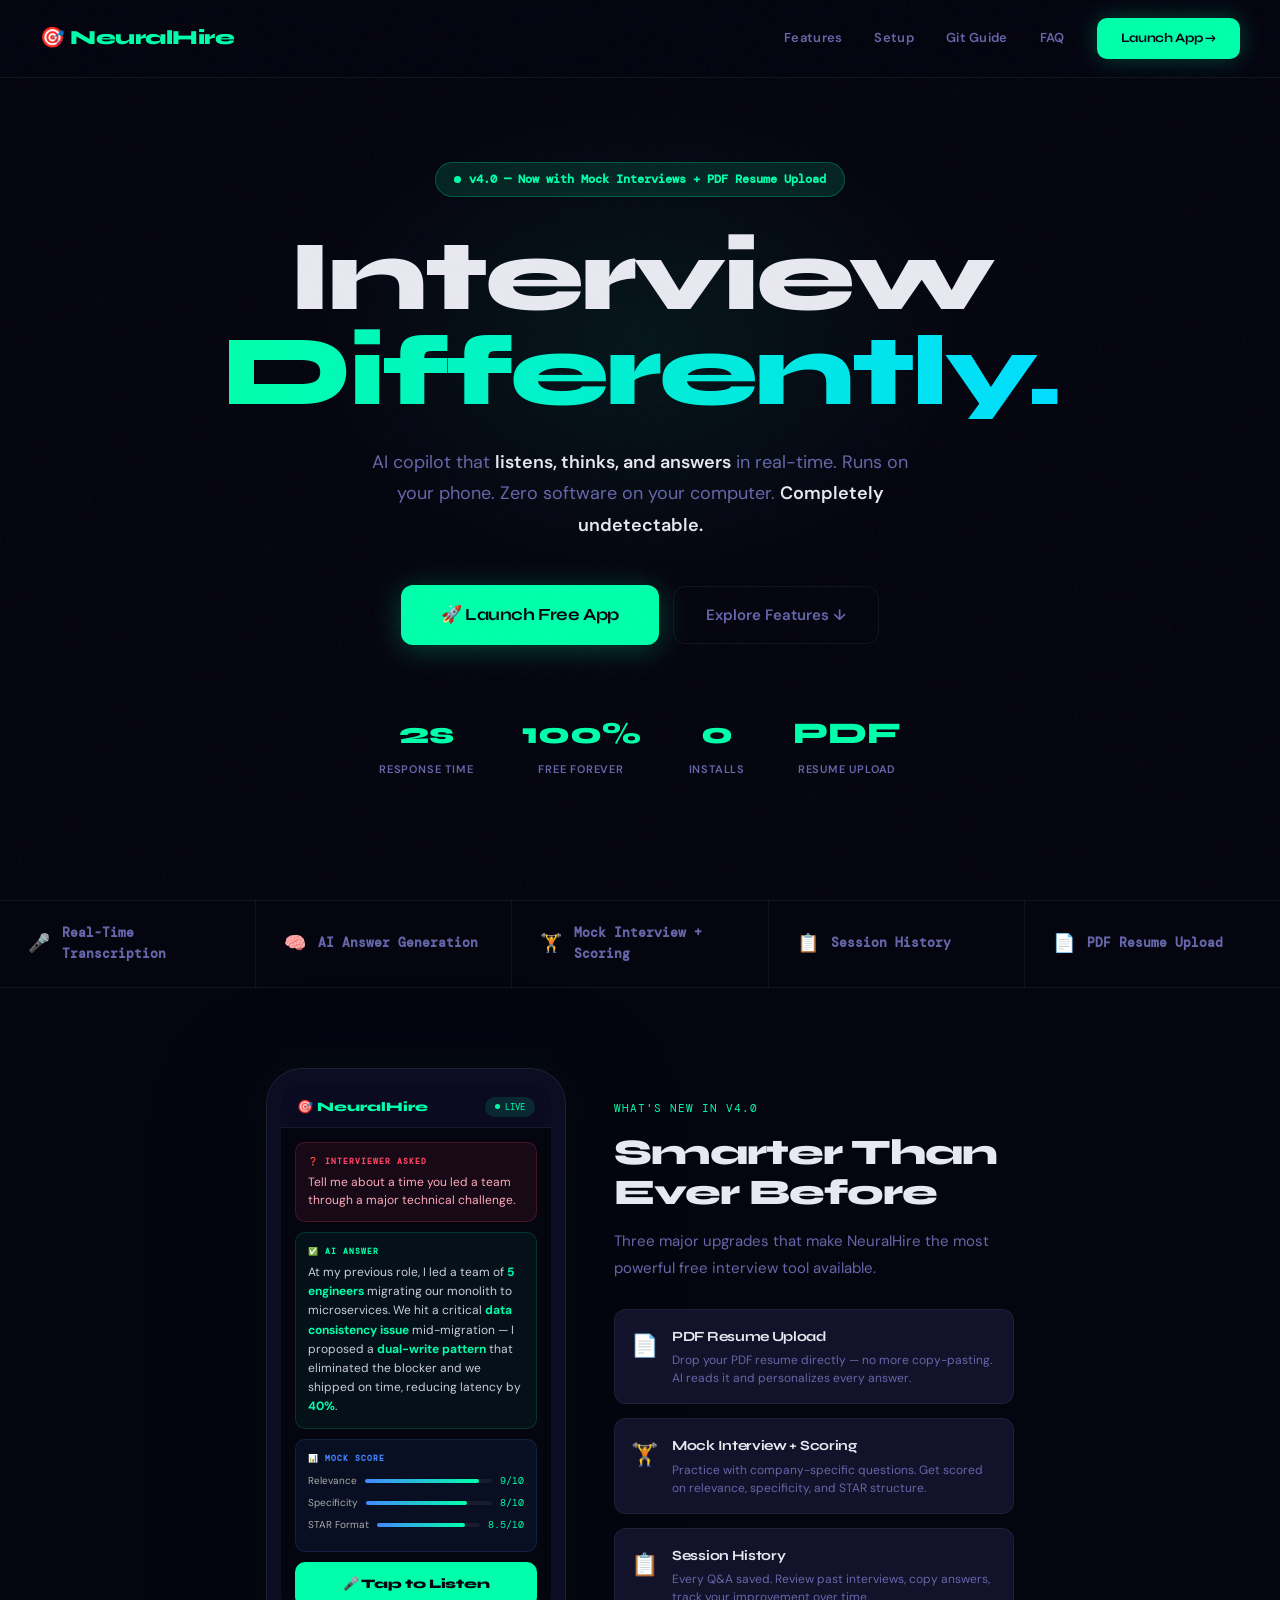
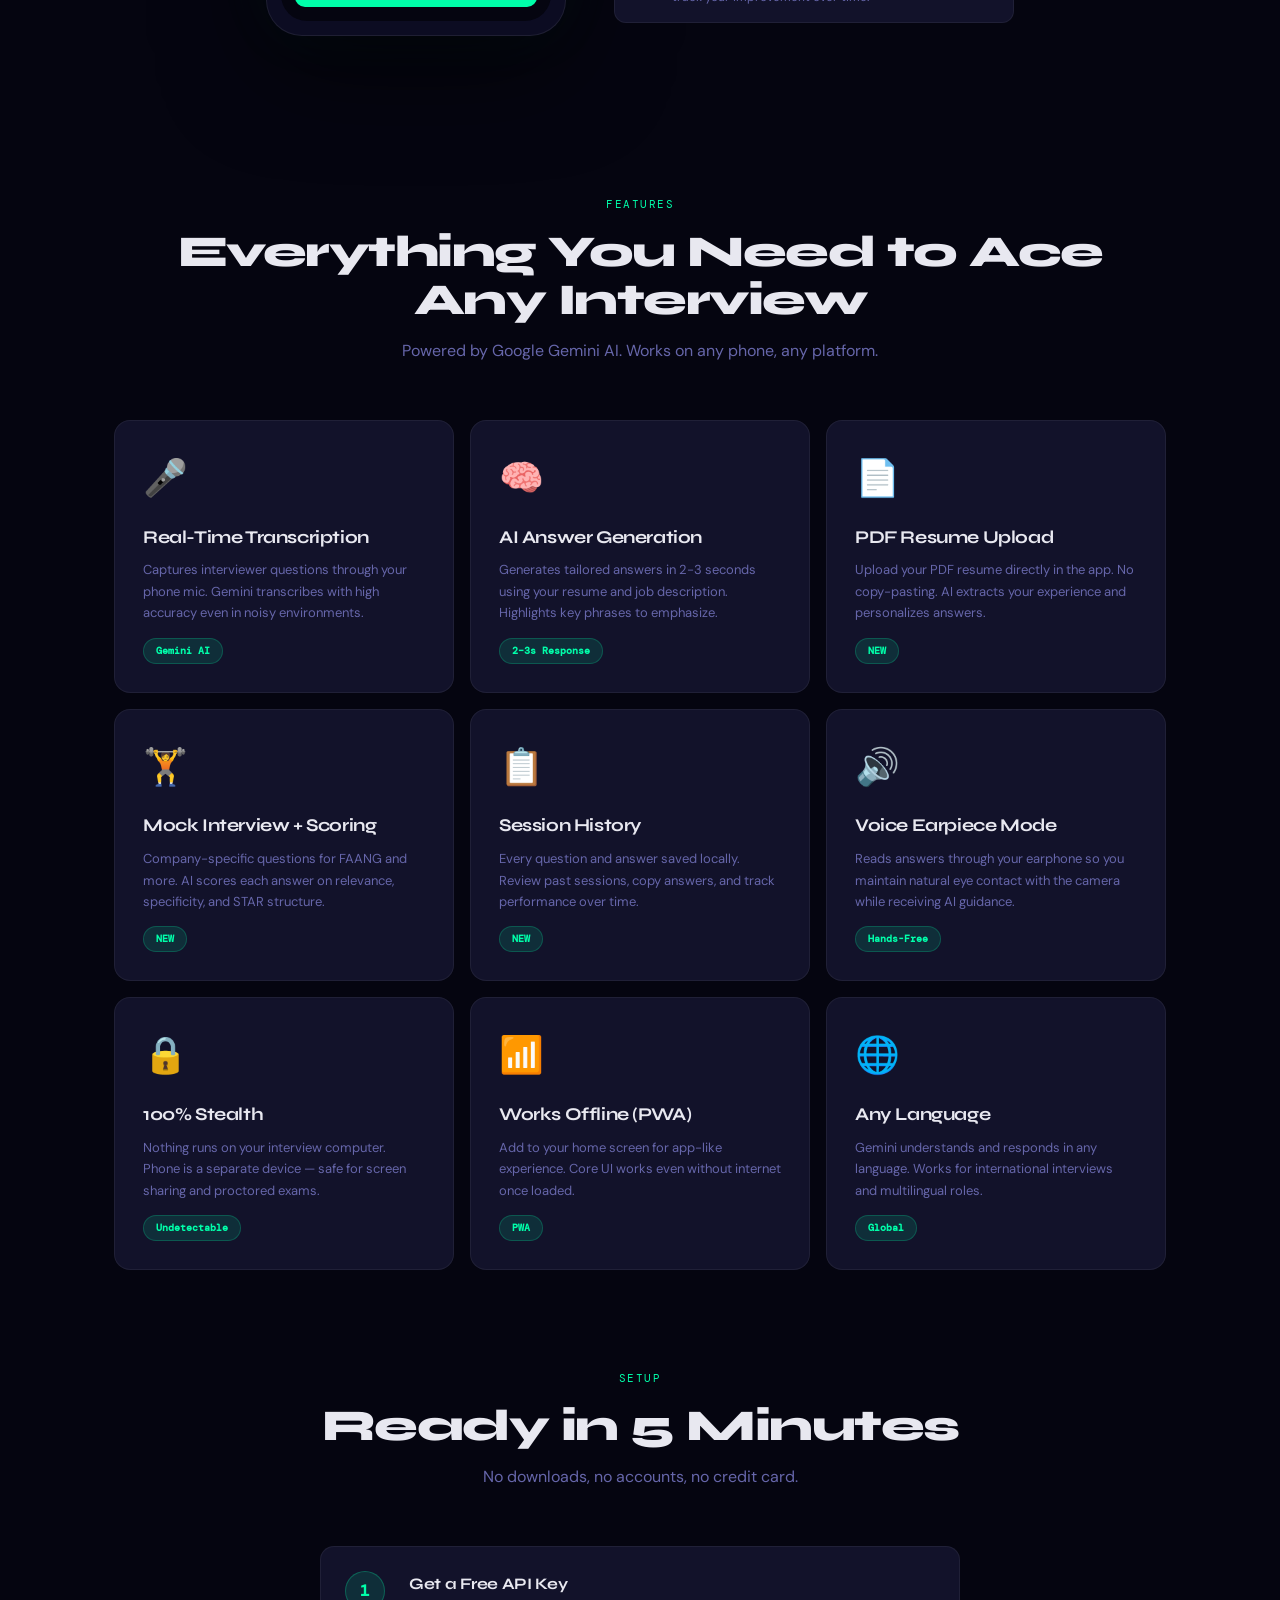
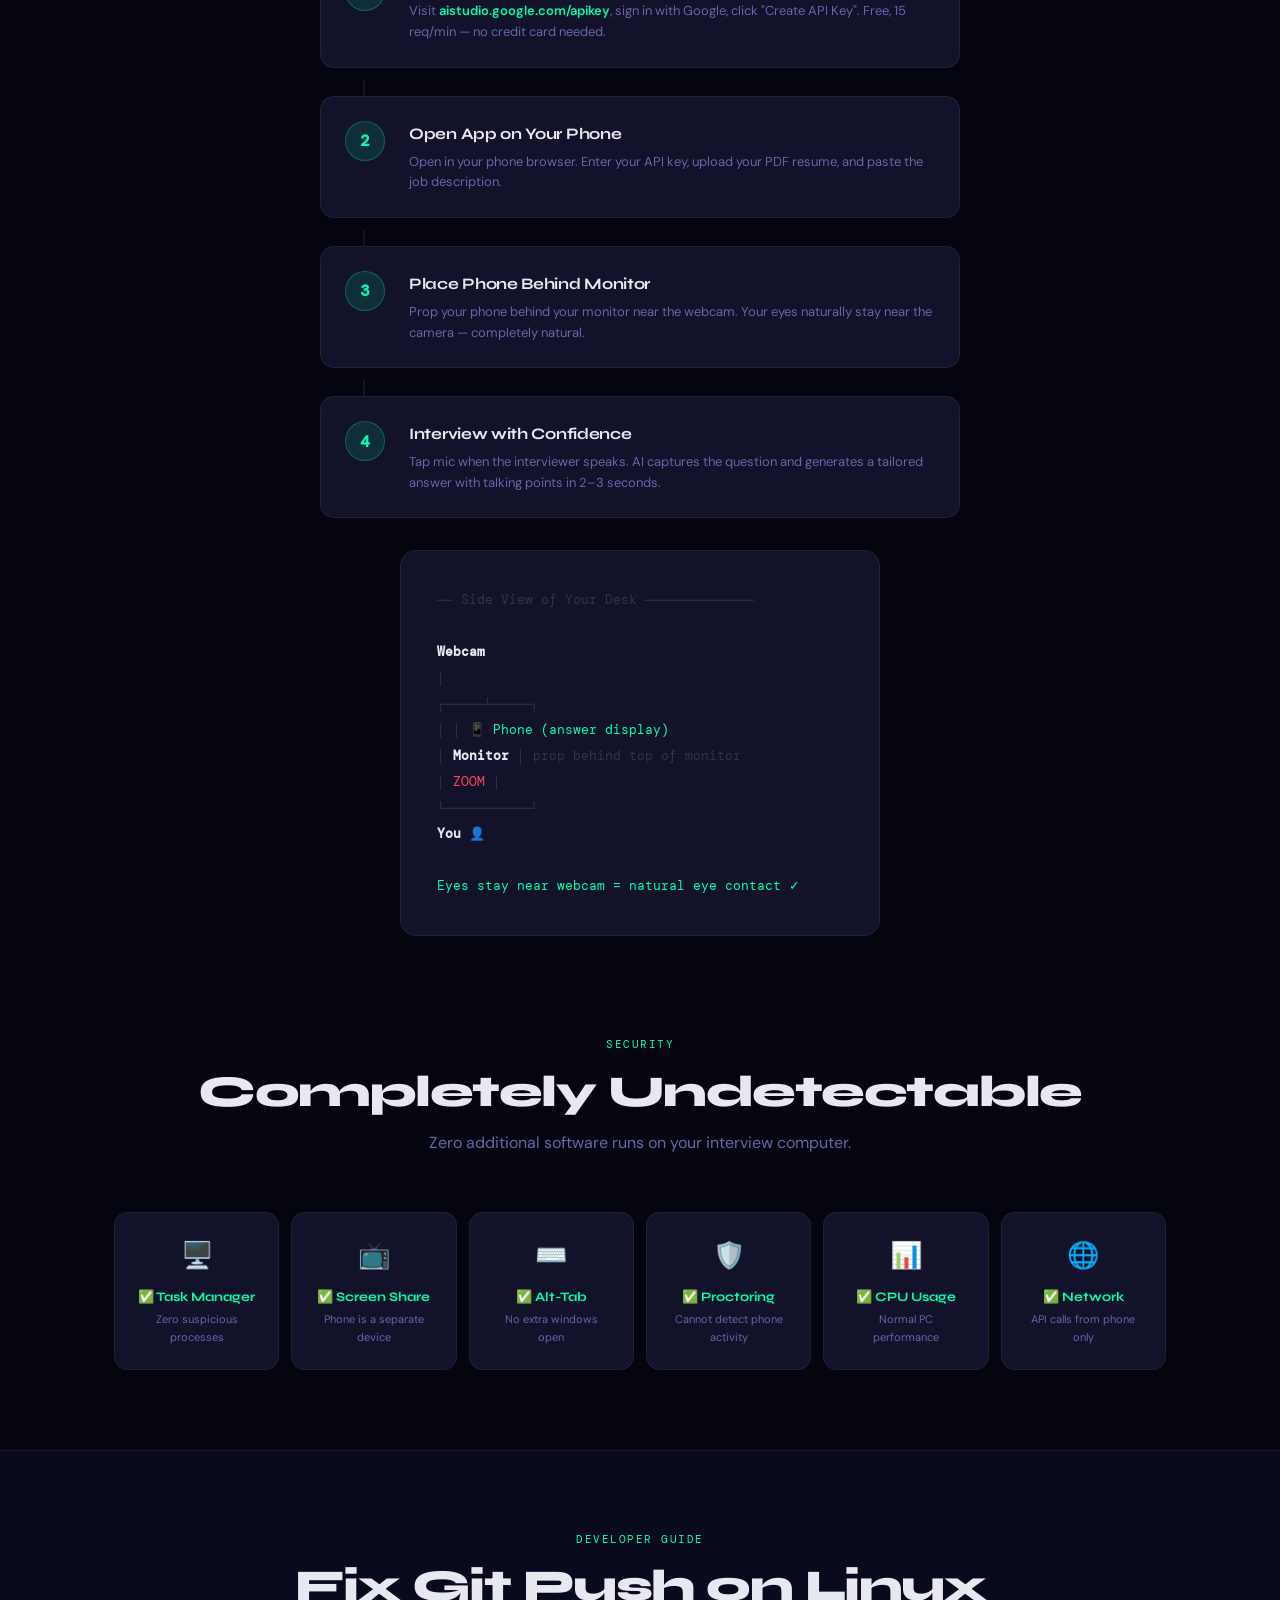
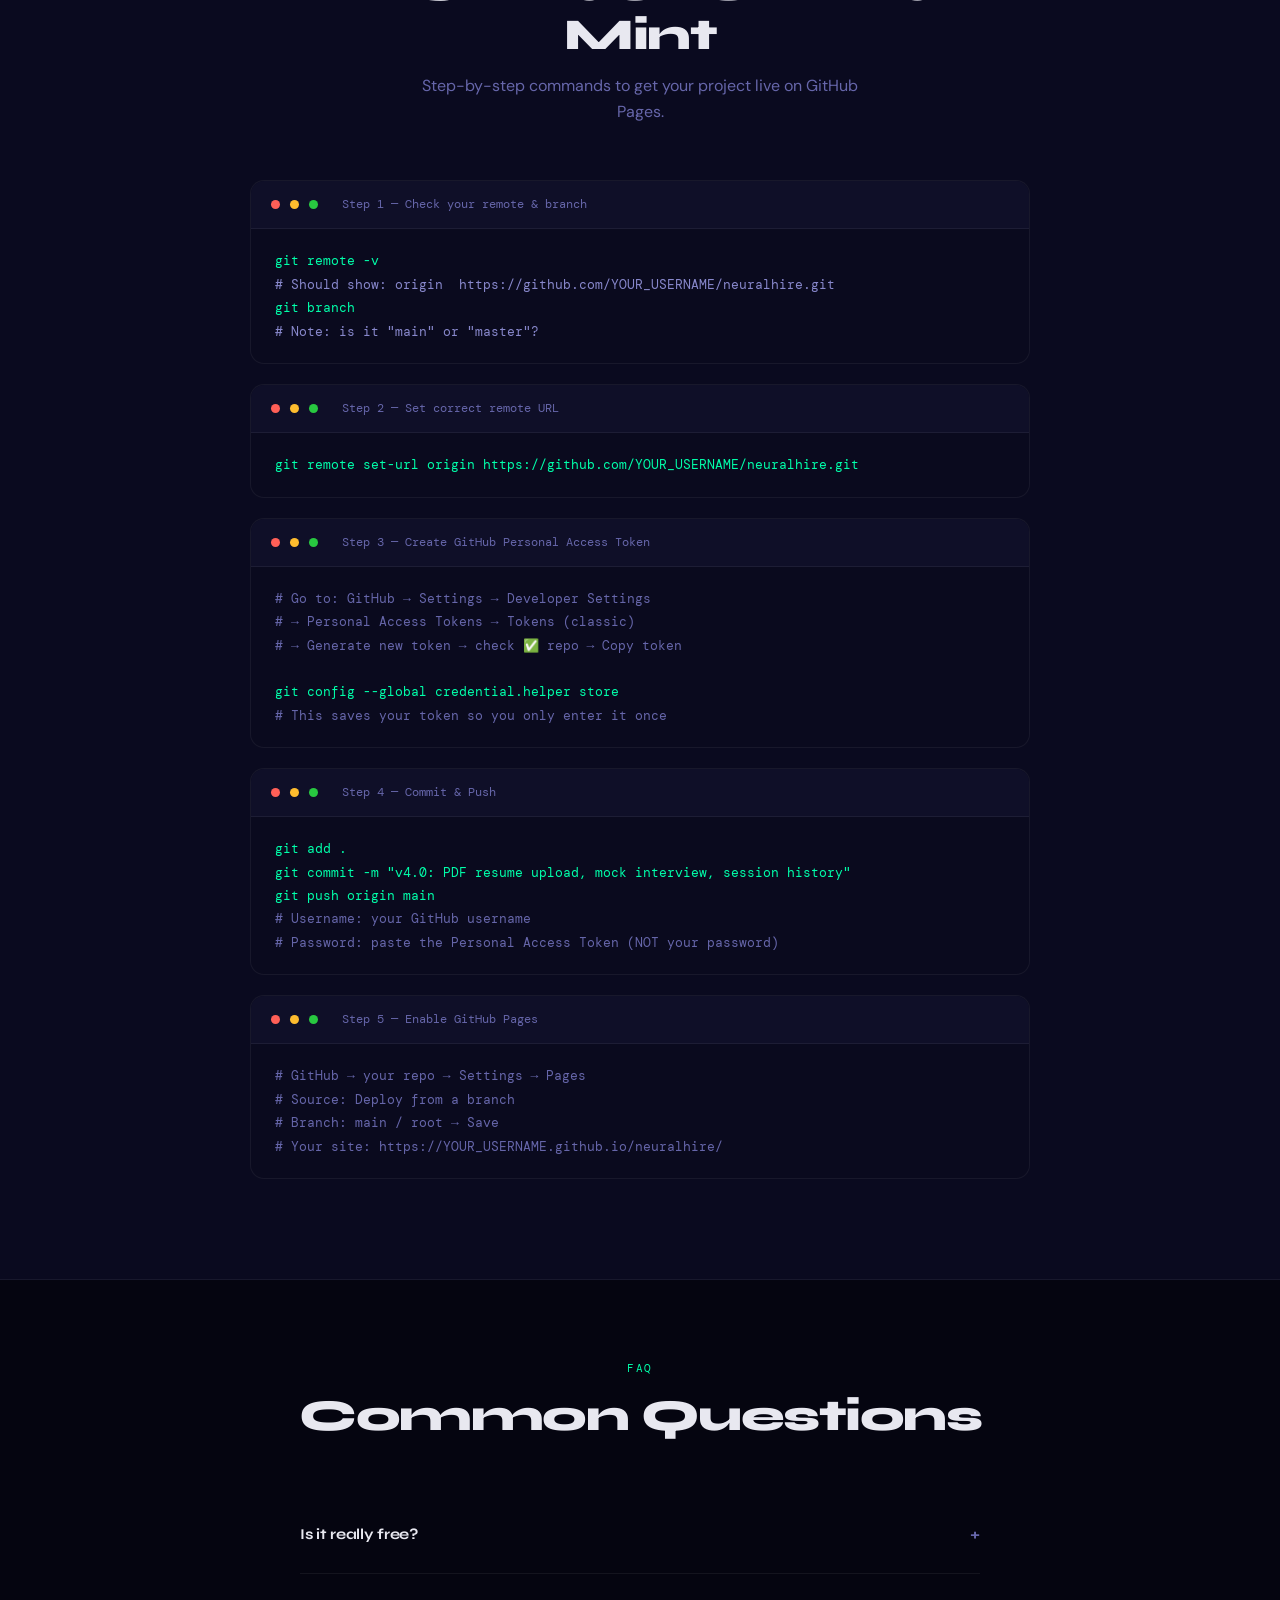
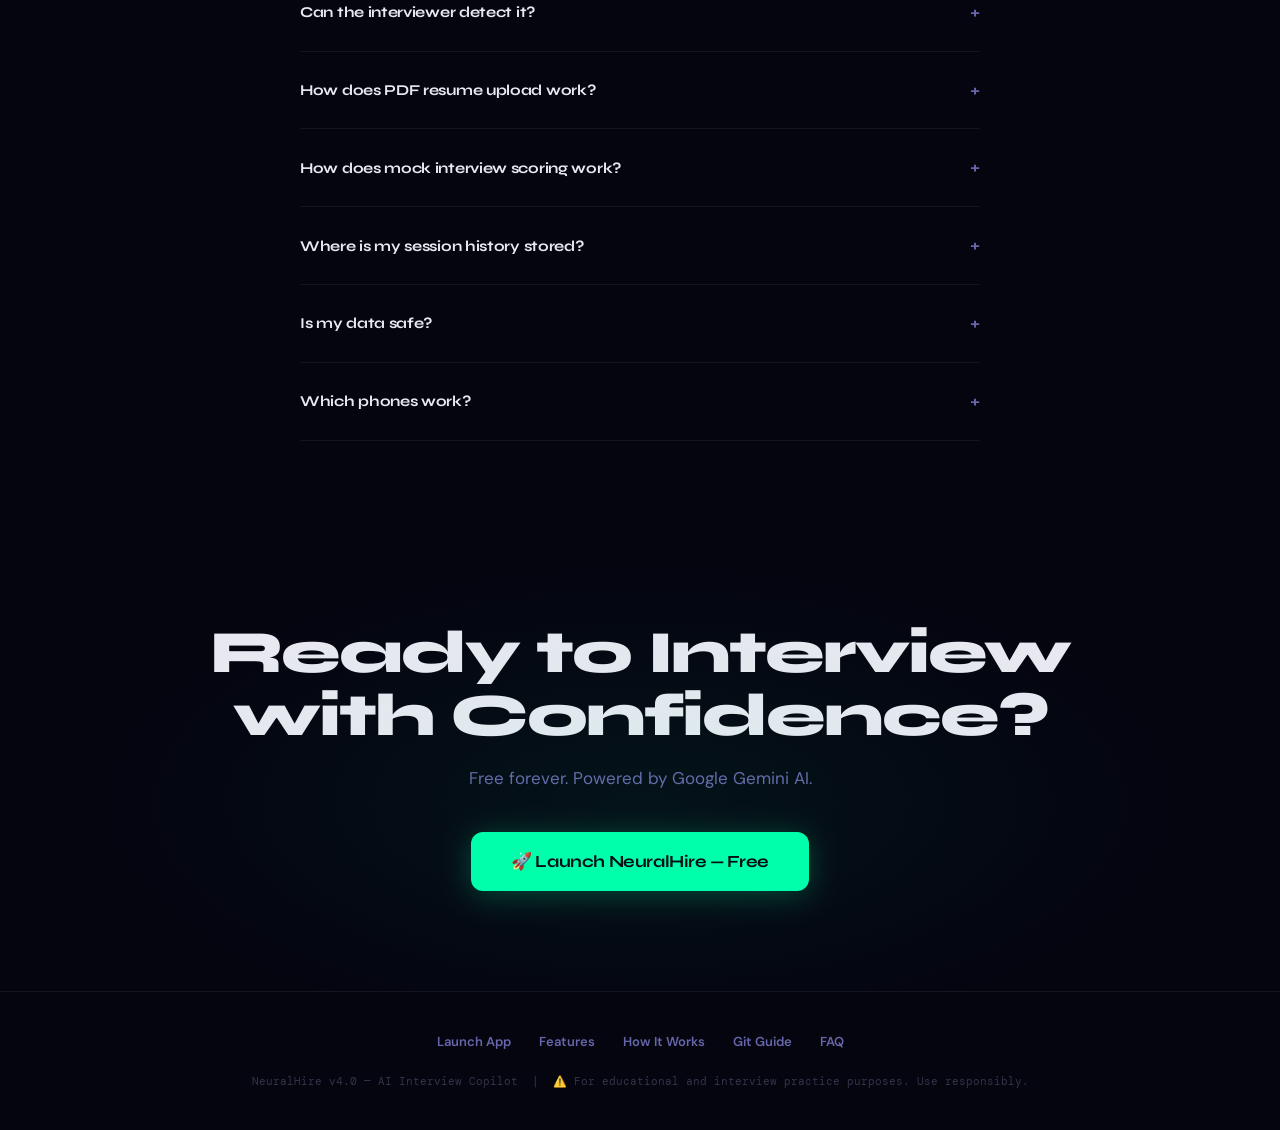
==== commit e2b1aa89: "v4.0: NeuralHire - PDF resume, mock interview, session history" ====
--- a/index.html
+++ b/index.html
@@ -1,260 +1,698 @@
 <!DOCTYPE html>
 <html lang="en">
 <head>
-    <meta charset="UTF-8">
-    <meta name="viewport" content="width=device-width, initial-scale=1.0">
-    <title>NeuralHire - AI Interview Copilot</title>
-    <meta name="description" content="Free AI-powered interview assistant. Get real-time answer suggestions during interviews. Runs entirely on your phone.">
-    <meta name="keywords" content="interview, AI, copilot, job, career, practice, preparation">
-    <meta name="theme-color" content="#0a0a1a">
-    <meta property="og:title" content="NeuralHire - AI Interview Copilot">
-    <meta property="og:description" content="Free AI interview assistant. Real-time answers on your phone. Completely undetectable.">
-    <meta property="og:type" content="website">
-    <link rel="icon" href="data:image/svg+xml,<svg xmlns='http://www.w3.org/2000/svg' viewBox='0 0 100 100'><text y='.9em' font-size='90'>🎯</text></svg>">
-    <style>
-        *{margin:0;padding:0;box-sizing:border-box}
-        body{background:#0a0a1a;color:#fff;font-family:-apple-system,BlinkMacSystemFont,'Segoe UI',Roboto,Oxygen,Ubuntu,Cantarell,sans-serif;overflow-x:hidden;line-height:1.6}
-        a{color:inherit;text-decoration:none}
-
-        .top-nav{position:fixed;top:0;left:0;right:0;z-index:1000;display:flex;justify-content:space-between;align-items:center;padding:16px 24px;background:rgba(10,10,26,0.9);backdrop-filter:blur(12px);border-bottom:1px solid rgba(255,255,255,0.05)}
-        .nav-logo{font-size:18px;font-weight:800;color:#00ff88}
-        .nav-links{display:flex;gap:24px;align-items:center}
-        .nav-links a{font-size:13px;color:#888;font-weight:600;transition:color .2s}
-        .nav-links a:hover{color:#fff}
-        .nav-cta{padding:8px 20px!important;background:#00ff88!important;color:#0a0a1a!important;border-radius:8px;font-weight:700!important;transition:all .2s}
-        .nav-cta:hover{box-shadow:0 4px 20px rgba(0,255,136,0.3)}
-
-        .hero{min-height:100vh;display:flex;flex-direction:column;align-items:center;justify-content:center;text-align:center;padding:80px 24px 60px;position:relative}
-        .hero::before{content:'';position:absolute;top:0;left:0;right:0;bottom:0;background:radial-gradient(circle at 50% 20%,rgba(0,255,136,0.07) 0%,transparent 50%),radial-gradient(circle at 80% 80%,rgba(102,102,255,0.04) 0%,transparent 40%),radial-gradient(circle at 20% 60%,rgba(233,69,96,0.03) 0%,transparent 40%);pointer-events:none}
-        .hero-badge{display:inline-flex;align-items:center;gap:6px;padding:6px 16px;background:rgba(0,255,136,0.08);border:1px solid rgba(0,255,136,0.2);border-radius:20px;font-size:12px;font-weight:600;color:#00ff88;margin-bottom:24px}
-        .hero-icon{font-size:64px;margin-bottom:24px;filter:drop-shadow(0 0 40px rgba(0,255,136,0.3))}
-        .hero-title{font-size:clamp(36px,7vw,64px);font-weight:900;margin-bottom:16px;letter-spacing:-1px;background:linear-gradient(135deg,#00ff88 0%,#00cc6a 50%,#00ff88 100%);-webkit-background-clip:text;-webkit-text-fill-color:transparent;background-clip:text}
-        .hero-subtitle{font-size:clamp(16px,2.5vw,20px);color:#999;max-width:560px;margin-bottom:36px;line-height:1.7}
-        .hero-subtitle strong{color:#fff;font-weight:600}
-        .cta-group{display:flex;flex-direction:column;align-items:center;gap:12px}
-        .cta-primary{display:inline-flex;align-items:center;gap:8px;padding:18px 48px;background:linear-gradient(135deg,#00ff88,#00cc6a);color:#0a0a1a;font-size:18px;font-weight:800;border-radius:14px;transition:all .2s;box-shadow:0 4px 20px rgba(0,255,136,0.2)}
-        .cta-primary:hover{transform:translateY(-2px);box-shadow:0 8px 40px rgba(0,255,136,0.4)}
-        .cta-secondary{padding:12px 32px;color:#00ff88;font-size:14px;font-weight:600;border:1px solid rgba(0,255,136,0.25);border-radius:10px;transition:all .2s}
-        .cta-secondary:hover{background:rgba(0,255,136,0.08);border-color:rgba(0,255,136,0.5)}
-        .hero-stats{display:flex;gap:32px;margin-top:40px;flex-wrap:wrap;justify-content:center}
-        .hero-stat{text-align:center}
-        .hero-stat-value{font-size:24px;font-weight:800;color:#00ff88}
-        .hero-stat-label{font-size:11px;color:#666;margin-top:2px}
-
-        .demo-section{padding:40px 24px 60px;display:flex;justify-content:center}
-        .phone-mockup{width:280px;background:#111122;border-radius:28px;padding:12px;border:2px solid #222;box-shadow:0 20px 80px rgba(0,0,0,0.5)}
-        .phone-screen{background:#0a0a1a;border-radius:20px;padding:16px;min-height:400px}
-        .mock-header{display:flex;justify-content:space-between;align-items:center;margin-bottom:12px;padding-bottom:8px;border-bottom:1px solid #1a1a3e}
-        .mock-logo{font-size:12px;font-weight:700;color:#00ff88}
-        .mock-status{font-size:9px;color:#00ff88;padding:2px 8px;background:rgba(0,255,136,0.1);border-radius:10px}
-        .mock-question{background:#1a1a3e;border-left:3px solid #e94560;border-radius:6px;padding:10px;margin-bottom:10px}
-        .mock-q-label{font-size:7px;color:#e94560;text-transform:uppercase;letter-spacing:1px;font-weight:700;margin-bottom:4px}
-        .mock-q-text{font-size:11px;color:#ff6b81;line-height:1.4}
-        .mock-answer{background:#0d1b2a;border-left:3px solid #00ff88;border-radius:6px;padding:10px}
-        .mock-a-label{font-size:7px;color:#00ff88;text-transform:uppercase;letter-spacing:1px;font-weight:700;margin-bottom:4px}
-        .mock-a-text{font-size:11px;color:#ddd;line-height:1.5}
-        .mock-a-text b{color:#00ff88}
-        .mock-btn{display:block;width:100%;padding:10px;background:#00ff88;color:#0a0a1a;border:none;border-radius:8px;font-size:12px;font-weight:700;margin-top:10px;text-align:center}
-
-        .features{padding:80px 24px;max-width:1000px;margin:0 auto}
-        .section-label{text-align:center;font-size:12px;text-transform:uppercase;letter-spacing:2px;color:#00ff88;font-weight:700;margin-bottom:8px}
-        .section-title{text-align:center;font-size:clamp(24px,4vw,36px);font-weight:800;margin-bottom:12px}
-        .section-subtitle{text-align:center;color:#888;font-size:15px;max-width:500px;margin:0 auto 48px}
-        .feature-grid{display:grid;grid-template-columns:repeat(auto-fit,minmax(280px,1fr));gap:16px}
-        .feature-card{background:linear-gradient(135deg,#16213e,#111a2e);border-radius:14px;padding:28px;border:1px solid rgba(255,255,255,0.04);transition:all .3s}
-        .feature-card:hover{border-color:rgba(0,255,136,0.15);transform:translateY(-4px);box-shadow:0 12px 40px rgba(0,0,0,0.3)}
-        .feature-icon{font-size:32px;margin-bottom:14px}
-        .feature-name{font-size:17px;font-weight:700;margin-bottom:8px}
-        .feature-desc{font-size:13px;color:#999;line-height:1.6}
-
-        .how-section{padding:80px 24px;max-width:700px;margin:0 auto}
-        .steps{margin-top:40px}
-        .step{display:flex;gap:20px;margin-bottom:32px;align-items:flex-start}
-        .step-num{width:44px;height:44px;border-radius:50%;background:rgba(0,255,136,0.1);color:#00ff88;display:flex;align-items:center;justify-content:center;font-weight:800;font-size:18px;flex-shrink:0;border:1px solid rgba(0,255,136,0.2)}
-        .step-content{flex:1}
-        .step-title{font-size:17px;font-weight:700;margin-bottom:4px}
-        .step-desc{font-size:14px;color:#999;line-height:1.6}
-        .step-desc a{color:#00ff88;font-weight:600}
-        .step-line{width:2px;height:24px;background:rgba(0,255,136,0.1);margin-left:21px;margin-bottom:8px}
-
-        .stealth-section{padding:60px 24px;max-width:800px;margin:0 auto}
-        .stealth-grid{display:grid;grid-template-columns:repeat(auto-fit,minmax(180px,1fr));gap:12px;margin-top:36px}
-        .stealth-card{background:#16213e;border-radius:12px;padding:20px;text-align:center;border:1px solid rgba(255,255,255,0.03)}
-        .stealth-icon{font-size:28px;margin-bottom:8px}
-        .stealth-check{color:#00ff88;font-weight:700;font-size:14px;margin-bottom:4px}
-        .stealth-desc{font-size:12px;color:#888}
-
-        .setup-section{padding:60px 24px;max-width:600px;margin:0 auto;text-align:center}
-        .setup-diagram{background:#16213e;border-radius:16px;padding:32px;margin-top:32px;font-family:'SF Mono','Fira Code',monospace;font-size:13px;line-height:1.8;color:#aaa;text-align:left;border:1px solid rgba(255,255,255,0.05)}
-        .setup-diagram .green{color:#00ff88}
-        .setup-diagram .red{color:#e94560}
-        .setup-diagram .dim{color:#555}
-        .setup-diagram .white{color:#fff;font-weight:600}
-
-        .faq-section{padding:60px 24px;max-width:700px;margin:0 auto}
-        .faq-item{border-bottom:1px solid #1a1a3e;padding:20px 0}
-        .faq-question{font-size:15px;font-weight:700;margin-bottom:8px;color:#fff}
-        .faq-answer{font-size:13px;color:#999;line-height:1.6}
-
-        .bottom-cta{padding:80px 24px;text-align:center;position:relative}
-        .bottom-cta::before{content:'';position:absolute;top:0;left:0;right:0;bottom:0;background:radial-gradient(circle at 50% 50%,rgba(0,255,136,0.05) 0%,transparent 60%);pointer-events:none}
-        .bottom-cta h2{font-size:clamp(24px,4vw,36px);font-weight:800;margin-bottom:12px}
-        .bottom-cta p{color:#888;font-size:16px;margin-bottom:32px}
-
-        .footer{text-align:center;padding:40px 24px;border-top:1px solid #1a1a3e;margin-top:40px}
-        .footer-text{font-size:12px;color:#444;margin-bottom:8px}
-        .footer-links{display:flex;gap:20px;justify-content:center;margin-top:12px}
-        .footer-links a{font-size:12px;color:#666;transition:color .2s}
-        .footer-links a:hover{color:#00ff88}
-
-        @media(max-width:768px){.nav-links a:not(.nav-cta){display:none}.feature-grid{grid-template-columns:1fr}.stealth-grid{grid-template-columns:1fr 1fr}.hero-stats{gap:20px}.phone-mockup{width:240px}}
-        @media(max-width:480px){.stealth-grid{grid-template-columns:1fr}.top-nav{padding:12px 16px}}
-    </style>
+  <meta charset="UTF-8">
+  <meta name="viewport" content="width=device-width, initial-scale=1.0">
+  <title>NeuralHire — AI Interview Copilot</title>
+  <meta name="description" content="Free AI-powered interview assistant. Real-time answer suggestions, mock interviews with scoring, and PDF resume upload. Runs on your phone. Completely undetectable.">
+  <meta name="theme-color" content="#050510">
+  <meta property="og:title" content="NeuralHire — AI Interview Copilot">
+  <meta property="og:description" content="Ace every interview with AI. Real-time answers, mock sessions, session history. 100% free.">
+  <meta property="og:type" content="website">
+  <link rel="icon" href="data:image/svg+xml,<svg xmlns='http://www.w3.org/2000/svg' viewBox='0 0 100 100'><text y='.9em' font-size='90'>🎯</text></svg>">
+  <link rel="manifest" href="app/manifest.json">
+  <link href="https://fonts.googleapis.com/css2?family=Syne:wght@400;600;700;800&family=DM+Mono:wght@400;500&family=DM+Sans:wght@400;500;600&display=swap" rel="stylesheet">
+  <style>
+    :root {
+      --bg: #050510;
+      --bg2: #0a0a1f;
+      --bg3: #0f0f2a;
+      --surface: #12122a;
+      --border: rgba(255,255,255,0.06);
+      --green: #00ffaa;
+      --green-dim: rgba(0,255,170,0.12);
+      --green-glow: rgba(0,255,170,0.25);
+      --red: #ff4466;
+      --blue: #4488ff;
+      --purple: #9966ff;
+      --text: #e8e8f0;
+      --muted: #6666aa;
+      --font-head: 'Syne', sans-serif;
+      --font-body: 'DM Sans', sans-serif;
+      --font-mono: 'DM Mono', monospace;
+    }
+
+    *, *::before, *::after { margin: 0; padding: 0; box-sizing: border-box; }
+
+    html { scroll-behavior: smooth; }
+
+    body {
+      background: var(--bg);
+      color: var(--text);
+      font-family: var(--font-body);
+      overflow-x: hidden;
+      line-height: 1.6;
+    }
+
+    /* ─── NOISE OVERLAY ─── */
+    body::before {
+      content: '';
+      position: fixed;
+      inset: 0;
+      background-image: url("data:image/svg+xml,%3Csvg viewBox='0 0 256 256' xmlns='http://www.w3.org/2000/svg'%3E%3Cfilter id='n'%3E%3CfeTurbulence type='fractalNoise' baseFrequency='0.9' numOctaves='4' stitchTiles='stitch'/%3E%3C/filter%3E%3Crect width='100%25' height='100%25' filter='url(%23n)' opacity='1'/%3E%3C/svg%3E");
+      opacity: 0.018;
+      pointer-events: none;
+      z-index: 9999;
+    }
+
+    /* ─── NAV ─── */
+    nav {
+      position: fixed; top: 0; left: 0; right: 0; z-index: 100;
+      display: flex; align-items: center; justify-content: space-between;
+      padding: 18px 40px;
+      background: rgba(5,5,16,0.75);
+      backdrop-filter: blur(20px);
+      border-bottom: 1px solid var(--border);
+    }
+    .nav-logo {
+      font-family: var(--font-head);
+      font-size: 20px; font-weight: 800;
+      color: var(--green);
+      letter-spacing: -0.5px;
+    }
+    .nav-links { display: flex; gap: 32px; align-items: center; }
+    .nav-links a {
+      font-size: 13px; font-weight: 600; color: var(--muted);
+      text-decoration: none; transition: color .2s; letter-spacing: 0.3px;
+    }
+    .nav-links a:hover { color: var(--text); }
+    .nav-cta {
+      padding: 10px 24px !important;
+      background: var(--green) !important;
+      color: #050510 !important;
+      border-radius: 10px !important;
+      font-weight: 700 !important;
+      font-family: var(--font-head) !important;
+      letter-spacing: -0.3px !important;
+      transition: all .2s !important;
+      box-shadow: 0 0 24px var(--green-glow) !important;
+    }
+    .nav-cta:hover { transform: translateY(-1px); box-shadow: 0 0 40px var(--green-glow) !important; }
+
+    /* ─── HERO ─── */
+    .hero {
+      min-height: 100vh;
+      display: flex; flex-direction: column; align-items: center; justify-content: center;
+      text-align: center; padding: 120px 24px 80px;
+      position: relative;
+    }
+    .hero-glow {
+      position: absolute; top: 10%; left: 50%; transform: translateX(-50%);
+      width: 700px; height: 500px; pointer-events: none;
+      background: radial-gradient(ellipse at center, rgba(0,255,170,0.07) 0%, transparent 65%);
+    }
+    .hero-badge {
+      display: inline-flex; align-items: center; gap: 8px;
+      padding: 7px 18px;
+      background: var(--green-dim);
+      border: 1px solid rgba(0,255,170,0.25);
+      border-radius: 100px;
+      font-size: 12px; font-weight: 600; color: var(--green);
+      font-family: var(--font-mono);
+      margin-bottom: 32px;
+      animation: fadeUp .6s ease both;
+    }
+    .hero-badge .dot { width: 7px; height: 7px; border-radius: 50%; background: var(--green); animation: pulse 2s infinite; }
+    @keyframes pulse { 0%,100%{opacity:1;} 50%{opacity:0.3;} }
+
+    h1 {
+      font-family: var(--font-head);
+      font-size: clamp(52px, 9vw, 100px);
+      font-weight: 800;
+      line-height: 0.95;
+      letter-spacing: -3px;
+      margin-bottom: 28px;
+      animation: fadeUp .6s ease .1s both;
+    }
+    h1 .line1 { display: block; color: var(--text); }
+    h1 .line2 {
+      display: block;
+      background: linear-gradient(90deg, var(--green) 0%, #00ddff 100%);
+      -webkit-background-clip: text; -webkit-text-fill-color: transparent; background-clip: text;
+    }
+
+    .hero-sub {
+      font-size: clamp(15px, 2vw, 18px);
+      color: var(--muted); max-width: 540px; margin-bottom: 44px;
+      line-height: 1.75;
+      animation: fadeUp .6s ease .2s both;
+    }
+    .hero-sub strong { color: var(--text); font-weight: 600; }
+
+    .cta-row { display: flex; gap: 14px; align-items: center; flex-wrap: wrap; justify-content: center; animation: fadeUp .6s ease .3s both; }
+    .btn-primary {
+      display: inline-flex; align-items: center; gap: 10px;
+      padding: 16px 40px;
+      background: var(--green);
+      color: #050510; font-weight: 700;
+      font-family: var(--font-head); font-size: 17px; letter-spacing: -0.4px;
+      border-radius: 12px; text-decoration: none;
+      transition: all .2s;
+      box-shadow: 0 4px 30px var(--green-glow);
+    }
+    .btn-primary:hover { transform: translateY(-3px); box-shadow: 0 8px 50px var(--green-glow); }
+    .btn-ghost {
+      display: inline-flex; align-items: center; gap: 8px;
+      padding: 16px 32px;
+      border: 1px solid var(--border);
+      color: var(--muted); font-size: 15px; font-weight: 600;
+      border-radius: 12px; text-decoration: none;
+      transition: all .2s;
+    }
+    .btn-ghost:hover { border-color: rgba(255,255,255,0.15); color: var(--text); background: rgba(255,255,255,0.03); }
+
+    .hero-stats {
+      display: flex; gap: 48px; margin-top: 64px;
+      flex-wrap: wrap; justify-content: center;
+      animation: fadeUp .6s ease .4s both;
+    }
+    .stat { text-align: center; }
+    .stat-val { font-family: var(--font-head); font-size: 30px; font-weight: 800; color: var(--green); }
+    .stat-label { font-size: 11px; color: var(--muted); margin-top: 4px; font-weight: 600; letter-spacing: 0.8px; text-transform: uppercase; }
+
+    @keyframes fadeUp { from { opacity: 0; transform: translateY(20px); } to { opacity: 1; transform: none; } }
+
+    /* ─── FEATURE STRIP ─── */
+    .strip {
+      display: flex; gap: 0;
+      border-top: 1px solid var(--border);
+      border-bottom: 1px solid var(--border);
+      overflow: hidden;
+    }
+    .strip-item {
+      flex: 1; padding: 22px 28px;
+      display: flex; align-items: center; gap: 12px;
+      border-right: 1px solid var(--border);
+      font-size: 13px; font-weight: 600; color: var(--muted);
+      font-family: var(--font-mono);
+    }
+    .strip-item:last-child { border-right: none; }
+    .strip-item .ico { font-size: 18px; }
+
+    /* ─── MOCKUP ─── */
+    .mockup-section {
+      padding: 80px 24px;
+      display: flex; justify-content: center; align-items: flex-start; gap: 48px;
+      flex-wrap: wrap;
+    }
+    .phone {
+      width: 300px; flex-shrink: 0;
+      background: #0c0c22;
+      border-radius: 36px;
+      padding: 14px;
+      border: 1.5px solid rgba(255,255,255,0.08);
+      box-shadow: 0 30px 100px rgba(0,0,0,0.6), 0 0 60px rgba(0,255,170,0.05);
+    }
+    .phone-inner {
+      background: var(--bg);
+      border-radius: 26px;
+      overflow: hidden;
+      min-height: 480px;
+    }
+    .phone-bar {
+      display: flex; justify-content: space-between; align-items: center;
+      padding: 14px 16px 10px;
+      background: #0a0a20;
+      border-bottom: 1px solid var(--border);
+    }
+    .phone-logo { font-family: var(--font-head); font-size: 13px; font-weight: 800; color: var(--green); }
+    .phone-live { font-size: 9px; font-family: var(--font-mono); color: var(--green); padding: 3px 10px; background: var(--green-dim); border-radius: 100px; display: flex; align-items: center; gap: 5px; }
+    .phone-live::before { content: ''; display: block; width: 5px; height: 5px; border-radius: 50%; background: var(--green); animation: pulse 1.5s infinite; }
+    .phone-body { padding: 14px; display: flex; flex-direction: column; gap: 10px; }
+    .q-card {
+      background: rgba(255,68,102,0.08);
+      border: 1px solid rgba(255,68,102,0.2);
+      border-radius: 10px; padding: 12px;
+    }
+    .q-label { font-size: 8px; color: var(--red); font-family: var(--font-mono); font-weight: 600; letter-spacing: 1px; text-transform: uppercase; margin-bottom: 5px; }
+    .q-text { font-size: 12px; color: #ffaabb; line-height: 1.5; }
+    .a-card {
+      background: rgba(0,255,170,0.05);
+      border: 1px solid rgba(0,255,170,0.15);
+      border-radius: 10px; padding: 12px;
+    }
+    .a-label { font-size: 8px; color: var(--green); font-family: var(--font-mono); font-weight: 600; letter-spacing: 1px; text-transform: uppercase; margin-bottom: 5px; }
+    .a-text { font-size: 12px; color: #ccd; line-height: 1.6; }
+    .a-text b { color: var(--green); }
+    .score-bar {
+      background: rgba(68,136,255,0.08);
+      border: 1px solid rgba(68,136,255,0.15);
+      border-radius: 10px; padding: 12px;
+    }
+    .score-label { font-size: 8px; color: var(--blue); font-family: var(--font-mono); font-weight: 600; letter-spacing: 1px; text-transform: uppercase; margin-bottom: 8px; }
+    .score-row { display: flex; justify-content: space-between; align-items: center; margin-bottom: 6px; }
+    .score-name { font-size: 10px; color: #aaa; }
+    .score-track { flex: 1; height: 4px; background: rgba(255,255,255,0.06); border-radius: 2px; margin: 0 8px; }
+    .score-fill { height: 4px; border-radius: 2px; background: linear-gradient(90deg, var(--blue), var(--green)); }
+    .score-num { font-size: 10px; font-family: var(--font-mono); color: var(--green); }
+    .tap-btn {
+      background: var(--green); color: #050510;
+      border-radius: 10px; padding: 12px;
+      text-align: center; font-family: var(--font-head);
+      font-size: 13px; font-weight: 800; letter-spacing: -0.3px;
+      cursor: pointer;
+    }
+
+    .mockup-text { max-width: 400px; padding-top: 32px; }
+    .mockup-text .tag { font-size: 11px; font-family: var(--font-mono); color: var(--green); letter-spacing: 1px; text-transform: uppercase; margin-bottom: 16px; }
+    .mockup-text h2 { font-family: var(--font-head); font-size: 36px; font-weight: 800; letter-spacing: -1px; line-height: 1.1; margin-bottom: 16px; }
+    .mockup-text p { color: var(--muted); font-size: 15px; line-height: 1.75; margin-bottom: 28px; }
+    .feature-list { display: flex; flex-direction: column; gap: 14px; }
+    .feat {
+      display: flex; gap: 14px; align-items: flex-start;
+      padding: 16px; border-radius: 12px;
+      border: 1px solid var(--border);
+      background: var(--surface);
+      transition: all .25s;
+    }
+    .feat:hover { border-color: rgba(0,255,170,0.15); background: #14143a; }
+    .feat-ico { font-size: 22px; flex-shrink: 0; margin-top: 2px; }
+    .feat-name { font-weight: 700; font-size: 14px; margin-bottom: 3px; font-family: var(--font-head); letter-spacing: -0.3px; }
+    .feat-desc { font-size: 12px; color: var(--muted); line-height: 1.5; }
+
+    /* ─── FEATURES GRID ─── */
+    .section { padding: 80px 24px; max-width: 1100px; margin: 0 auto; }
+    .section-head { text-align: center; margin-bottom: 56px; }
+    .section-tag { font-size: 11px; font-family: var(--font-mono); color: var(--green); letter-spacing: 1.5px; text-transform: uppercase; margin-bottom: 14px; }
+    .section-head h2 { font-family: var(--font-head); font-size: clamp(28px, 4vw, 44px); font-weight: 800; letter-spacing: -1.5px; line-height: 1.1; margin-bottom: 14px; }
+    .section-head p { color: var(--muted); font-size: 16px; max-width: 480px; margin: 0 auto; }
+
+    .grid-3 { display: grid; grid-template-columns: repeat(auto-fit, minmax(300px, 1fr)); gap: 16px; }
+    .card {
+      background: var(--surface);
+      border: 1px solid var(--border);
+      border-radius: 16px; padding: 28px;
+      transition: all .3s;
+      position: relative; overflow: hidden;
+    }
+    .card::before {
+      content: '';
+      position: absolute; top: 0; left: 0; right: 0; height: 2px;
+      background: linear-gradient(90deg, transparent, var(--green), transparent);
+      opacity: 0; transition: opacity .3s;
+    }
+    .card:hover { border-color: rgba(0,255,170,0.15); transform: translateY(-4px); box-shadow: 0 16px 48px rgba(0,0,0,0.3); }
+    .card:hover::before { opacity: 1; }
+    .card-ico { font-size: 36px; margin-bottom: 16px; }
+    .card h3 { font-family: var(--font-head); font-size: 18px; font-weight: 700; letter-spacing: -0.4px; margin-bottom: 8px; }
+    .card p { font-size: 13px; color: var(--muted); line-height: 1.65; }
+    .card-badge { display: inline-block; margin-top: 14px; padding: 4px 12px; border-radius: 100px; font-size: 10px; font-family: var(--font-mono); font-weight: 600; background: var(--green-dim); color: var(--green); border: 1px solid rgba(0,255,170,0.2); }
+
+    /* ─── HOW IT WORKS ─── */
+    .steps-wrap { max-width: 640px; margin: 0 auto; }
+    .step {
+      display: flex; gap: 24px; margin-bottom: 12px;
+      padding: 24px; border-radius: 14px;
+      border: 1px solid var(--border);
+      background: var(--surface);
+      transition: border-color .2s;
+    }
+    .step:hover { border-color: rgba(0,255,170,0.15); }
+    .step-n {
+      width: 40px; height: 40px; border-radius: 50%; flex-shrink: 0;
+      background: var(--green-dim);
+      border: 1px solid rgba(0,255,170,0.25);
+      color: var(--green); font-family: var(--font-mono); font-weight: 600; font-size: 16px;
+      display: flex; align-items: center; justify-content: center;
+    }
+    .step-body {}
+    .step-title { font-family: var(--font-head); font-size: 16px; font-weight: 700; letter-spacing: -0.3px; margin-bottom: 5px; }
+    .step-desc { font-size: 13px; color: var(--muted); line-height: 1.6; }
+    .step-desc a { color: var(--green); font-weight: 600; text-decoration: none; }
+    .step-connector { width: 2px; height: 16px; background: var(--border); margin-left: 43px; }
+
+    /* ─── STEALTH GRID ─── */
+    .stealth-grid { display: grid; grid-template-columns: repeat(auto-fit, minmax(160px, 1fr)); gap: 12px; }
+    .stealth-card {
+      background: var(--surface); border: 1px solid var(--border);
+      border-radius: 14px; padding: 22px; text-align: center;
+    }
+    .stealth-card .sico { font-size: 26px; margin-bottom: 10px; }
+    .stealth-card .stitle { font-weight: 700; font-size: 13px; color: var(--green); margin-bottom: 4px; font-family: var(--font-head); }
+    .stealth-card .sdesc { font-size: 11px; color: var(--muted); }
+
+    /* ─── DESK DIAGRAM ─── */
+    .diagram-box {
+      background: var(--surface);
+      border: 1px solid var(--border);
+      border-radius: 16px; padding: 36px;
+      font-family: var(--font-mono); font-size: 13px; line-height: 2;
+      color: #8888cc; max-width: 480px; margin: 32px auto 0;
+    }
+    .diagram-box .g { color: var(--green); }
+    .diagram-box .w { color: var(--text); font-weight: 600; }
+    .diagram-box .r { color: var(--red); }
+
+    /* ─── FAQ ─── */
+    .faq-list { max-width: 680px; margin: 0 auto; }
+    .faq-item { border-bottom: 1px solid var(--border); padding: 24px 0; cursor: pointer; }
+    .faq-q { display: flex; justify-content: space-between; align-items: center; font-weight: 700; font-size: 15px; font-family: var(--font-head); letter-spacing: -0.3px; }
+    .faq-q .arrow { color: var(--muted); font-size: 18px; transition: transform .2s; }
+    .faq-a { font-size: 13px; color: var(--muted); line-height: 1.7; max-height: 0; overflow: hidden; transition: max-height .3s ease, padding .3s ease; }
+    .faq-item.open .faq-a { max-height: 200px; padding-top: 10px; }
+    .faq-item.open .arrow { transform: rotate(45deg); }
+
+    /* ─── BOTTOM CTA ─── */
+    .bottom-cta {
+      padding: 100px 24px; text-align: center;
+      position: relative;
+    }
+    .bottom-cta::before {
+      content: '';
+      position: absolute; inset: 0;
+      background: radial-gradient(ellipse at 50% 60%, rgba(0,255,170,0.06) 0%, transparent 60%);
+      pointer-events: none;
+    }
+    .bottom-cta h2 { font-family: var(--font-head); font-size: clamp(32px, 6vw, 60px); font-weight: 800; letter-spacing: -2px; line-height: 1.05; margin-bottom: 18px; }
+    .bottom-cta p { color: var(--muted); font-size: 17px; margin-bottom: 40px; }
+
+    /* ─── FOOTER ─── */
+    footer {
+      border-top: 1px solid var(--border);
+      padding: 40px 24px; text-align: center;
+    }
+    .footer-links { display: flex; gap: 28px; justify-content: center; margin-bottom: 20px; flex-wrap: wrap; }
+    .footer-links a { font-size: 13px; color: var(--muted); text-decoration: none; transition: color .2s; font-weight: 600; }
+    .footer-links a:hover { color: var(--green); }
+    .footer-note { font-size: 11px; color: #33334a; font-family: var(--font-mono); }
+
+    /* ─── GIT GUIDE SECTION ─── */
+    .git-section {
+      background: var(--bg2);
+      border-top: 1px solid var(--border);
+      border-bottom: 1px solid var(--border);
+      padding: 80px 24px;
+    }
+    .git-wrap { max-width: 780px; margin: 0 auto; }
+    .git-card {
+      background: #0a0a1e; border-radius: 14px;
+      border: 1px solid var(--border);
+      overflow: hidden; margin-bottom: 20px;
+    }
+    .git-card-head {
+      display: flex; align-items: center; gap: 10px;
+      padding: 14px 20px; background: #0f0f28;
+      border-bottom: 1px solid var(--border);
+      font-family: var(--font-mono); font-size: 12px; color: var(--muted);
+    }
+    .git-card-head .dot { width: 9px; height: 9px; border-radius: 50%; }
+    .git-card-head .r { background: #ff5f57; }
+    .git-card-head .y { background: #febc2e; }
+    .git-card-head .g { background: #28c840; }
+    pre {
+      padding: 20px 24px; font-family: var(--font-mono);
+      font-size: 13px; line-height: 1.8; overflow-x: auto;
+    }
+    pre .cmd { color: var(--green); }
+    pre .comment { color: var(--muted); }
+    pre .out { color: #8888cc; }
+
+    @media(max-width: 768px) {
+      nav { padding: 14px 20px; }
+      .nav-links a:not(.nav-cta) { display: none; }
+      .strip { flex-direction: column; }
+      .strip-item { border-right: none; border-bottom: 1px solid var(--border); }
+      .grid-3 { grid-template-columns: 1fr; }
+    }
+  </style>
 </head>
 <body>
 
-    <nav class="top-nav">
-        <div class="nav-logo">🎯 NeuralHire</div>
-        <div class="nav-links">
-            <a href="#features">Features</a>
-            <a href="#how">How It Works</a>
-            <a href="#faq">FAQ</a>
-            <a href="app/" class="nav-cta">Launch App →</a>
+<nav>
+  <div class="nav-logo">🎯 NeuralHire</div>
+  <div class="nav-links">
+    <a href="#features">Features</a>
+    <a href="#how">Setup</a>
+    <a href="#git">Git Guide</a>
+    <a href="#faq">FAQ</a>
+    <a href="app/index.html" class="nav-cta">Launch App →</a>
+  </div>
+</nav>
+
+<!-- ─── HERO ─── -->
+<section class="hero">
+  <div class="hero-glow"></div>
+  <div class="hero-badge"><span class="dot"></span> v4.0 — Now with Mock Interviews + PDF Resume Upload</div>
+  <h1>
+    <span class="line1">Interview</span>
+    <span class="line2">Differently.</span>
+  </h1>
+  <p class="hero-sub">
+    AI copilot that <strong>listens, thinks, and answers</strong> in real-time.
+    Runs on your phone. Zero software on your computer.
+    <strong>Completely undetectable.</strong>
+  </p>
+  <div class="cta-row">
+    <a href="app/index.html" class="btn-primary">🚀 Launch Free App</a>
+    <a href="#features" class="btn-ghost">Explore Features ↓</a>
+  </div>
+  <div class="hero-stats">
+    <div class="stat"><div class="stat-val">2s</div><div class="stat-label">Response Time</div></div>
+    <div class="stat"><div class="stat-val">100%</div><div class="stat-label">Free Forever</div></div>
+    <div class="stat"><div class="stat-val">0</div><div class="stat-label">Installs</div></div>
+    <div class="stat"><div class="stat-val">PDF</div><div class="stat-label">Resume Upload</div></div>
+  </div>
+</section>
+
+<!-- ─── STRIP ─── -->
+<div class="strip">
+  <div class="strip-item"><span class="ico">🎤</span> Real-Time Transcription</div>
+  <div class="strip-item"><span class="ico">🧠</span> AI Answer Generation</div>
+  <div class="strip-item"><span class="ico">🏋️</span> Mock Interview + Scoring</div>
+  <div class="strip-item"><span class="ico">📋</span> Session History</div>
+  <div class="strip-item"><span class="ico">📄</span> PDF Resume Upload</div>
+</div>
+
+<!-- ─── MOCKUP + FEATURES ─── -->
+<div class="mockup-section">
+  <div class="phone">
+    <div class="phone-inner">
+      <div class="phone-bar">
+        <div class="phone-logo">🎯 NeuralHire</div>
+        <div class="phone-live">LIVE</div>
+      </div>
+      <div class="phone-body">
+        <div class="q-card">
+          <div class="q-label">❓ Interviewer Asked</div>
+          <div class="q-text">Tell me about a time you led a team through a major technical challenge.</div>
         </div>
-    </nav>
-
-    <section class="hero">
-        <div class="hero-badge">✨ 100% Free • No Installation • Powered by Google Gemini</div>
-        <div class="hero-icon">🎯</div>
-        <h1 class="hero-title">NeuralHire</h1>
-        <p class="hero-subtitle">
-            <strong>AI-powered interview copilot</strong> that runs entirely on your phone.
-            Get real-time answer suggestions during any video interview.
-            Zero software on your computer. <strong>Completely undetectable.</strong>
-        </p>
-        <div class="cta-group">
-            <a href="app/" class="cta-primary">🚀 Launch App — It's Free</a>
-            <a href="#how" class="cta-secondary">See How It Works ↓</a>
+        <div class="a-card">
+          <div class="a-label">✅ AI Answer</div>
+          <div class="a-text">At my previous role, I led a team of <b>5 engineers</b> migrating our monolith to microservices. We hit a critical <b>data consistency issue</b> mid-migration — I proposed a <b>dual-write pattern</b> that eliminated the blocker and we shipped on time, reducing latency by <b>40%</b>.</div>
         </div>
-        <div class="hero-stats">
-            <div class="hero-stat"><div class="hero-stat-value">2-3s</div><div class="hero-stat-label">Response Time</div></div>
-            <div class="hero-stat"><div class="hero-stat-value">100%</div><div class="hero-stat-label">Free</div></div>
-            <div class="hero-stat"><div class="hero-stat-value">0</div><div class="hero-stat-label">Installation</div></div>
-            <div class="hero-stat"><div class="hero-stat-value">🔒</div><div class="hero-stat-label">Undetectable</div></div>
+        <div class="score-bar">
+          <div class="score-label">📊 Mock Score</div>
+          <div class="score-row"><span class="score-name">Relevance</span><div class="score-track"><div class="score-fill" style="width:90%"></div></div><span class="score-num">9/10</span></div>
+          <div class="score-row"><span class="score-name">Specificity</span><div class="score-track"><div class="score-fill" style="width:80%"></div></div><span class="score-num">8/10</span></div>
+          <div class="score-row"><span class="score-name">STAR Format</span><div class="score-track"><div class="score-fill" style="width:85%"></div></div><span class="score-num">8.5/10</span></div>
         </div>
-    </section>
-
-    <section class="demo-section">
-        <div class="phone-mockup">
-            <div class="phone-screen">
-                <div class="mock-header">
-                    <div class="mock-logo">🎯 NeuralHire</div>
-                    <div class="mock-status">● READY</div>
-                </div>
-                <div class="mock-question">
-                    <div class="mock-q-label">❓ Interviewer Asked</div>
-                    <div class="mock-q-text">Tell me about yourself and your experience with distributed systems.</div>
-                </div>
-                <div class="mock-answer">
-                    <div class="mock-a-label">✅ Your Answer</div>
-                    <div class="mock-a-text">I'm a software engineer with <b>5 years of experience</b> specializing in <b>distributed systems</b>. At TechCorp, I led the migration of a monolith to <b>12 microservices</b> serving over <b>1M daily users</b>, reducing API latency by <b>40%</b>...</div>
-                </div>
-                <div class="mock-btn">🎤 Tap to Listen</div>
-            </div>
+        <div class="tap-btn">🎤 Tap to Listen</div>
+      </div>
+    </div>
+  </div>
+
+  <div class="mockup-text">
+    <div class="tag">What's New in v4.0</div>
+    <h2>Smarter Than Ever Before</h2>
+    <p>Three major upgrades that make NeuralHire the most powerful free interview tool available.</p>
+    <div class="feature-list">
+      <div class="feat">
+        <div class="feat-ico">📄</div>
+        <div>
+          <div class="feat-name">PDF Resume Upload</div>
+          <div class="feat-desc">Drop your PDF resume directly — no more copy-pasting. AI reads it and personalizes every answer.</div>
         </div>
-    </section>
-
-    <section class="features" id="features">
-        <div class="section-label">Features</div>
-        <h2 class="section-title">Everything You Need to Ace Any Interview</h2>
-        <p class="section-subtitle">Powered by Google Gemini AI. Works on any phone, any interview platform.</p>
-        <div class="feature-grid">
-            <div class="feature-card"><div class="feature-icon">🎤</div><div class="feature-name">Real-Time Transcription</div><div class="feature-desc">Captures the interviewer's question through your phone microphone. Transcribes instantly using Google Gemini AI with high accuracy.</div></div>
-            <div class="feature-card"><div class="feature-icon">🧠</div><div class="feature-name">AI Answer Generation</div><div class="feature-desc">Generates tailored answers in 2-3 seconds using your resume and job description. Highlights key phrases to emphasize.</div></div>
-            <div class="feature-card"><div class="feature-icon">🔊</div><div class="feature-name">Voice Earpiece Mode</div><div class="feature-desc">Reads answers through your earphone so you can listen while maintaining natural eye contact with the camera.</div></div>
-            <div class="feature-card"><div class="feature-icon">🏋️</div><div class="feature-name">Practice Mode</div><div class="feature-desc">Company-specific practice questions for Google, Amazon, Meta, Microsoft, Apple and more. AI evaluates your answers with scores.</div></div>
-            <div class="feature-card"><div class="feature-icon">📋</div><div class="feature-name">Interview Prep Sheets</div><div class="feature-desc">AI-generated preparation guides tailored to specific companies and roles. Likely questions, culture tips, and power phrases.</div></div>
-            <div class="feature-card"><div class="feature-icon">🔒</div><div class="feature-name">100% Stealth</div><div class="feature-desc">Nothing runs on your computer. Phone is a separate device. Safe for screen sharing, task manager checks, and proctored exams.</div></div>
+      </div>
+      <div class="feat">
+        <div class="feat-ico">🏋️</div>
+        <div>
+          <div class="feat-name">Mock Interview + Scoring</div>
+          <div class="feat-desc">Practice with company-specific questions. Get scored on relevance, specificity, and STAR structure.</div>
         </div>
-    </section>
-
-    <section class="how-section" id="how">
-        <div class="section-label">Setup</div>
-        <h2 class="section-title">Ready in 5 Minutes</h2>
-        <p class="section-subtitle">No downloads, no installations, no sign-ups required.</p>
-        <div class="steps">
-            <div class="step"><div class="step-num">1</div><div class="step-content"><div class="step-title">Get Free API Key</div><div class="step-desc">Go to <a href="https://aistudio.google.com/apikey" target="_blank">aistudio.google.com/apikey</a> and sign in with your Google account. Click "Create API Key". It's free — no credit card needed.</div></div></div>
-            <div class="step-line"></div>
-            <div class="step"><div class="step-num">2</div><div class="step-content"><div class="step-title">Open App on Phone</div><div class="step-desc">Open the app in your phone browser. Enter your API key, paste your resume, and the job description you're interviewing for.</div></div></div>
-            <div class="step-line"></div>
-            <div class="step"><div class="step-num">3</div><div class="step-content"><div class="step-title">Place Phone Behind Monitor</div><div class="step-desc">Prop your phone behind your monitor, near the webcam. Your eyes naturally look near the camera when reading — looks completely natural.</div></div></div>
-            <div class="step-line"></div>
-            <div class="step"><div class="step-num">4</div><div class="step-content"><div class="step-title">Interview with Confidence</div><div class="step-desc">Tap the mic button when the interviewer speaks. AI captures the question and generates a tailored answer with key talking points in 2-3 seconds.</div></div></div>
+      </div>
+      <div class="feat">
+        <div class="feat-ico">📋</div>
+        <div>
+          <div class="feat-name">Session History</div>
+          <div class="feat-desc">Every Q&A saved. Review past interviews, copy answers, track your improvement over time.</div>
         </div>
-    </section>
-
-    <section class="setup-section">
-        <div class="section-label">Setup</div>
-        <h2 class="section-title">Physical Placement</h2>
-        <div class="setup-diagram">
-            <span class="dim">         Side View of Your Desk:</span><br><br>
-            <span class="dim">              </span><span class="white">Webcam</span><br>
-            <span class="dim">                │</span><br>
-            <span class="dim">          ┌─────┴─────┐</span><br>
-            <span class="dim">          │           │</span>  <span class="green">📱 Phone</span><br>
-            <span class="dim">          │  </span><span class="white">Monitor</span><span class="dim">  │</span>  <span class="green">(answer display)</span><br>
-            <span class="dim">          │           │</span>  <span class="dim">prop behind</span><br>
-            <span class="dim">          │  </span><span class="red">ZOOM</span><span class="dim">     │</span>  <span class="dim">monitor top</span><br>
-            <span class="dim">          │           │</span><br>
-            <span class="dim">          └───────────┘</span><br>
-            <span class="dim">               </span><span class="white">You 👤</span><br><br>
-            <span class="green">Your eyes look near webcam = natural eye contact</span>
-        </div>
-    </section>
-
-    <section class="stealth-section" id="stealth">
-        <div class="section-label">Security</div>
-        <h2 class="section-title">Completely Undetectable</h2>
-        <p class="section-subtitle">Your interview computer runs zero additional software. Everything happens on your phone.</p>
-        <div class="stealth-grid">
-            <div class="stealth-card"><div class="stealth-icon">🖥️</div><div class="stealth-check">✅ Task Manager</div><div class="stealth-desc">Zero suspicious processes</div></div>
-            <div class="stealth-card"><div class="stealth-icon">📺</div><div class="stealth-check">✅ Screen Share</div><div class="stealth-desc">Phone is separate device</div></div>
-            <div class="stealth-card"><div class="stealth-icon">⌨️</div><div class="stealth-check">✅ Alt-Tab</div><div class="stealth-desc">No extra windows</div></div>
-            <div class="stealth-card"><div class="stealth-icon">🛡️</div><div class="stealth-check">✅ Proctoring</div><div class="stealth-desc">Cannot detect phone activity</div></div>
-            <div class="stealth-card"><div class="stealth-icon">📊</div><div class="stealth-check">✅ CPU Usage</div><div class="stealth-desc">Normal PC performance</div></div>
-            <div class="stealth-card"><div class="stealth-icon">🌐</div><div class="stealth-check">✅ Network</div><div class="stealth-desc">API calls from phone only</div></div>
-        </div>
-    </section>
-
-    <section class="faq-section" id="faq">
-        <div class="section-label">FAQ</div>
-        <h2 class="section-title">Common Questions</h2>
-        <div class="faq-item"><div class="faq-question">Is it really free?</div><div class="faq-answer">Yes, 100% free. We use Google Gemini's free API tier which gives you 15 requests per minute — more than enough for any interview. No credit card needed.</div></div>
-        <div class="faq-item"><div class="faq-question">Do I need to install anything?</div><div class="faq-answer">No. It's a web app that runs in your phone browser. No downloads, no installations. You can add it to your home screen for app-like experience.</div></div>
-        <div class="faq-item"><div class="faq-question">Can the interviewer detect it?</div><div class="faq-answer">No. Nothing runs on your interview computer. Your phone is a completely separate device that screen sharing, task managers, and proctoring software cannot access.</div></div>
-        <div class="faq-item"><div class="faq-question">What if they ask me to share my screen?</div><div class="faq-answer">No problem! Your computer is completely clean. Share your entire screen, open task manager, alt-tab freely — there's nothing to find.</div></div>
-        <div class="faq-item"><div class="faq-question">How fast are the answers?</div><div class="faq-answer">Typically 2-3 seconds from when you stop recording to when the answer appears. Fast enough to glance at key points before responding naturally.</div></div>
-        <div class="faq-item"><div class="faq-question">Is my data safe?</div><div class="faq-answer">All your data (resume, API key, settings) is stored locally on your phone. Nothing is sent to our servers. Audio is processed through Google's encrypted API.</div></div>
-        <div class="faq-item"><div class="faq-question">Which phones work?</div><div class="faq-answer">Any smartphone with a modern browser — iPhone (Safari), Android (Chrome), or any tablet. If it can open a website, it works.</div></div>
-        <div class="faq-item"><div class="faq-question">How do I get the API key?</div><div class="faq-answer">Go to aistudio.google.com/apikey, sign in with your Google account, click "Create API Key". Takes 30 seconds. Completely free.</div></div>
-    </section>
-
-    <section class="bottom-cta">
-        <h2>Ready to Ace Your Next Interview?</h2>
-        <p>Powered by Google Gemini AI. Free forever.</p>
-        <a href="app/" class="cta-primary">🚀 Launch NeuralHire — Free</a>
-    </section>
-
-    <footer class="footer">
-        <p class="footer-text">NeuralHire v3.0 — AI Interview Copilot</p>
-        <p class="footer-text">⚠️ For educational and interview practice purposes. Use responsibly.</p>
-        <div class="footer-links">
-            <a href="app/">Launch App</a>
-            <a href="#features">Features</a>
-            <a href="#how">How It Works</a>
-            <a href="#faq">FAQ</a>
-        </div>
-    </footer>
-
+      </div>
+    </div>
+  </div>
+</div>
+
+<!-- ─── ALL FEATURES ─── -->
+<section class="section" id="features">
+  <div class="section-head">
+    <div class="section-tag">Features</div>
+    <h2>Everything You Need to Ace Any Interview</h2>
+    <p>Powered by Google Gemini AI. Works on any phone, any platform.</p>
+  </div>
+  <div class="grid-3">
+    <div class="card"><div class="card-ico">🎤</div><h3>Real-Time Transcription</h3><p>Captures interviewer questions through your phone mic. Gemini transcribes with high accuracy even in noisy environments.</p><span class="card-badge">Gemini AI</span></div>
+    <div class="card"><div class="card-ico">🧠</div><h3>AI Answer Generation</h3><p>Generates tailored answers in 2-3 seconds using your resume and job description. Highlights key phrases to emphasize.</p><span class="card-badge">2–3s Response</span></div>
+    <div class="card"><div class="card-ico">📄</div><h3>PDF Resume Upload</h3><p>Upload your PDF resume directly in the app. No copy-pasting. AI extracts your experience and personalizes answers.</p><span class="card-badge">NEW</span></div>
+    <div class="card"><div class="card-ico">🏋️</div><h3>Mock Interview + Scoring</h3><p>Company-specific questions for FAANG and more. AI scores each answer on relevance, specificity, and STAR structure.</p><span class="card-badge">NEW</span></div>
+    <div class="card"><div class="card-ico">📋</div><h3>Session History</h3><p>Every question and answer saved locally. Review past sessions, copy answers, and track performance over time.</p><span class="card-badge">NEW</span></div>
+    <div class="card"><div class="card-ico">🔊</div><h3>Voice Earpiece Mode</h3><p>Reads answers through your earphone so you maintain natural eye contact with the camera while receiving AI guidance.</p><span class="card-badge">Hands-Free</span></div>
+    <div class="card"><div class="card-ico">🔒</div><h3>100% Stealth</h3><p>Nothing runs on your interview computer. Phone is a separate device — safe for screen sharing and proctored exams.</p><span class="card-badge">Undetectable</span></div>
+    <div class="card"><div class="card-ico">📶</div><h3>Works Offline (PWA)</h3><p>Add to your home screen for app-like experience. Core UI works even without internet once loaded.</p><span class="card-badge">PWA</span></div>
+    <div class="card"><div class="card-ico">🌐</div><h3>Any Language</h3><p>Gemini understands and responds in any language. Works for international interviews and multilingual roles.</p><span class="card-badge">Global</span></div>
+  </div>
+</section>
+
+<!-- ─── HOW IT WORKS ─── -->
+<section class="section" id="how" style="padding-top:20px;">
+  <div class="section-head">
+    <div class="section-tag">Setup</div>
+    <h2>Ready in 5 Minutes</h2>
+    <p>No downloads, no accounts, no credit card.</p>
+  </div>
+  <div class="steps-wrap">
+    <div class="step"><div class="step-n">1</div><div class="step-body"><div class="step-title">Get a Free API Key</div><div class="step-desc">Visit <a href="https://aistudio.google.com/apikey" target="_blank">aistudio.google.com/apikey</a>, sign in with Google, click "Create API Key". Free, 15 req/min — no credit card needed.</div></div></div>
+    <div class="step-connector"></div>
+    <div class="step"><div class="step-n">2</div><div class="step-body"><div class="step-title">Open App on Your Phone</div><div class="step-desc">Open in your phone browser. Enter your API key, upload your PDF resume, and paste the job description.</div></div></div>
+    <div class="step-connector"></div>
+    <div class="step"><div class="step-n">3</div><div class="step-body"><div class="step-title">Place Phone Behind Monitor</div><div class="step-desc">Prop your phone behind your monitor near the webcam. Your eyes naturally stay near the camera — completely natural.</div></div></div>
+    <div class="step-connector"></div>
+    <div class="step"><div class="step-n">4</div><div class="step-body"><div class="step-title">Interview with Confidence</div><div class="step-desc">Tap mic when the interviewer speaks. AI captures the question and generates a tailored answer with talking points in 2–3 seconds.</div></div></div>
+  </div>
+
+  <div class="diagram-box">
+    <span style="color:#33334a">── Side View of Your Desk ──────────────</span><br><br>
+    <span class="w">                  Webcam</span><br>
+    <span style="color:#33334a">                    │</span><br>
+    <span style="color:#33334a">              ┌─────┴─────┐</span><br>
+    <span style="color:#33334a">              │           │  </span><span class="g">📱 Phone (answer display)</span><br>
+    <span style="color:#33334a">              │  </span><span class="w">Monitor  </span><span style="color:#33334a">│  </span><span style="color:#33334a">prop behind top of monitor</span><br>
+    <span style="color:#33334a">              │  </span><span class="r">ZOOM     </span><span style="color:#33334a">│</span><br>
+    <span style="color:#33334a">              └───────────┘</span><br>
+    <span style="color:#33334a">                  </span><span class="w">You 👤</span><br><br>
+    <span class="g">Eyes stay near webcam = natural eye contact ✓</span>
+  </div>
+</section>
+
+<!-- ─── STEALTH ─── -->
+<section class="section" style="padding-top:20px;">
+  <div class="section-head">
+    <div class="section-tag">Security</div>
+    <h2>Completely Undetectable</h2>
+    <p>Zero additional software runs on your interview computer.</p>
+  </div>
+  <div class="stealth-grid">
+    <div class="stealth-card"><div class="sico">🖥️</div><div class="stitle">✅ Task Manager</div><div class="sdesc">Zero suspicious processes</div></div>
+    <div class="stealth-card"><div class="sico">📺</div><div class="stitle">✅ Screen Share</div><div class="sdesc">Phone is a separate device</div></div>
+    <div class="stealth-card"><div class="sico">⌨️</div><div class="stitle">✅ Alt-Tab</div><div class="sdesc">No extra windows open</div></div>
+    <div class="stealth-card"><div class="sico">🛡️</div><div class="stitle">✅ Proctoring</div><div class="sdesc">Cannot detect phone activity</div></div>
+    <div class="stealth-card"><div class="sico">📊</div><div class="stitle">✅ CPU Usage</div><div class="sdesc">Normal PC performance</div></div>
+    <div class="stealth-card"><div class="sico">🌐</div><div class="stitle">✅ Network</div><div class="sdesc">API calls from phone only</div></div>
+  </div>
+</section>
+
+<!-- ─── GIT GUIDE ─── -->
+<section class="git-section" id="git">
+  <div class="git-wrap">
+    <div class="section-head">
+      <div class="section-tag">Developer Guide</div>
+      <h2>Fix Git Push on Linux Mint</h2>
+      <p>Step-by-step commands to get your project live on GitHub Pages.</p>
+    </div>
+
+    <div class="git-card">
+      <div class="git-card-head"><span class="dot r"></span><span class="dot y"></span><span class="dot g"></span>&nbsp;&nbsp;Step 1 — Check your remote & branch</div>
+      <pre><span class="cmd">git remote -v</span>
+<span class="out"># Should show: origin  https://github.com/YOUR_USERNAME/neuralhire.git</span>
+<span class="cmd">git branch</span>
+<span class="out"># Note: is it "main" or "master"?</span></pre>
+    </div>
+
+    <div class="git-card">
+      <div class="git-card-head"><span class="dot r"></span><span class="dot y"></span><span class="dot g"></span>&nbsp;&nbsp;Step 2 — Set correct remote URL</div>
+      <pre><span class="cmd">git remote set-url origin https://github.com/YOUR_USERNAME/neuralhire.git</span></pre>
+    </div>
+
+    <div class="git-card">
+      <div class="git-card-head"><span class="dot r"></span><span class="dot y"></span><span class="dot g"></span>&nbsp;&nbsp;Step 3 — Create GitHub Personal Access Token</div>
+      <pre><span class="comment"># Go to: GitHub → Settings → Developer Settings
+# → Personal Access Tokens → Tokens (classic)
+# → Generate new token → check ✅ repo → Copy token</span>
+
+<span class="cmd">git config --global credential.helper store</span>
+<span class="comment"># This saves your token so you only enter it once</span></pre>
+    </div>
+
+    <div class="git-card">
+      <div class="git-card-head"><span class="dot r"></span><span class="dot y"></span><span class="dot g"></span>&nbsp;&nbsp;Step 4 — Commit & Push</div>
+      <pre><span class="cmd">git add .</span>
+<span class="cmd">git commit -m "v4.0: PDF resume upload, mock interview, session history"</span>
+<span class="cmd">git push origin main</span>
+<span class="comment"># Username: your GitHub username
+# Password: paste the Personal Access Token (NOT your password)</span></pre>
+    </div>
+
+    <div class="git-card">
+      <div class="git-card-head"><span class="dot r"></span><span class="dot y"></span><span class="dot g"></span>&nbsp;&nbsp;Step 5 — Enable GitHub Pages</div>
+      <pre><span class="comment"># GitHub → your repo → Settings → Pages
+# Source: Deploy from a branch
+# Branch: main / root → Save
+# Your site: https://YOUR_USERNAME.github.io/neuralhire/</span></pre>
+    </div>
+  </div>
+</section>
+
+<!-- ─── FAQ ─── -->
+<section class="section" id="faq">
+  <div class="section-head">
+    <div class="section-tag">FAQ</div>
+    <h2>Common Questions</h2>
+  </div>
+  <div class="faq-list">
+    <div class="faq-item"><div class="faq-q">Is it really free? <span class="arrow">+</span></div><div class="faq-a">Yes, 100% free forever. Google Gemini's free API tier gives 15 requests/minute — more than enough for any interview. No credit card required.</div></div>
+    <div class="faq-item"><div class="faq-q">Can the interviewer detect it? <span class="arrow">+</span></div><div class="faq-a">No. Nothing runs on your interview computer. Your phone is completely separate — screen sharing, task managers, and proctoring software can't access it.</div></div>
+    <div class="faq-item"><div class="faq-q">How does PDF resume upload work? <span class="arrow">+</span></div><div class="faq-a">The app reads your PDF locally in the browser using PDF.js and extracts the text. Your resume never leaves your device — it's processed entirely client-side before being sent to Gemini with your question.</div></div>
+    <div class="faq-item"><div class="faq-q">How does mock interview scoring work? <span class="arrow">+</span></div><div class="faq-a">The AI evaluates your typed or recorded answer across three dimensions: relevance to the question, specificity (metrics/examples), and STAR structure adherence. Scores are 1–10 with written feedback.</div></div>
+    <div class="faq-item"><div class="faq-q">Where is my session history stored? <span class="arrow">+</span></div><div class="faq-a">All session history is stored locally on your phone using localStorage. Nothing is sent to any server. You can clear it anytime from the History tab.</div></div>
+    <div class="faq-item"><div class="faq-q">Is my data safe? <span class="arrow">+</span></div><div class="faq-a">Resume, API key, and history are all stored locally on your phone. Audio is processed through Google's encrypted Gemini API. We have zero access to your data.</div></div>
+    <div class="faq-item"><div class="faq-q">Which phones work? <span class="arrow">+</span></div><div class="faq-a">Any modern smartphone — iPhone (Safari), Android (Chrome), or tablets. Microphone access required for live mode.</div></div>
+  </div>
+</section>
+
+<!-- ─── BOTTOM CTA ─── -->
+<section class="bottom-cta">
+  <h2>Ready to Interview<br>with Confidence?</h2>
+  <p>Free forever. Powered by Google Gemini AI.</p>
+  <a href="app/index.html" class="btn-primary">🚀 Launch NeuralHire — Free</a>
+</section>
+
+<footer>
+  <div class="footer-links">
+    <a href="app/index.html">Launch App</a>
+    <a href="#features">Features</a>
+    <a href="#how">How It Works</a>
+    <a href="#git">Git Guide</a>
+    <a href="#faq">FAQ</a>
+  </div>
+  <div class="footer-note">NeuralHire v4.0 — AI Interview Copilot &nbsp;|&nbsp; ⚠️ For educational and interview practice purposes. Use responsibly.</div>
+</footer>
+
+<script>
+  // FAQ accordion
+  document.querySelectorAll('.faq-item').forEach(item => {
+    item.querySelector('.faq-q').addEventListener('click', () => {
+      const wasOpen = item.classList.contains('open');
+      document.querySelectorAll('.faq-item').forEach(i => i.classList.remove('open'));
+      if (!wasOpen) item.classList.add('open');
+    });
+  });
+
+  // Intersection observer for card animations
+  const observer = new IntersectionObserver((entries) => {
+    entries.forEach(e => { if(e.isIntersecting) e.target.style.opacity = '1'; });
+  }, { threshold: 0.1 });
+  document.querySelectorAll('.card, .step, .stealth-card').forEach(el => {
+    el.style.opacity = '0'; el.style.transition = 'opacity 0.5s ease';
+    observer.observe(el);
+  });
+</script>
 </body>
-</html>+</html>
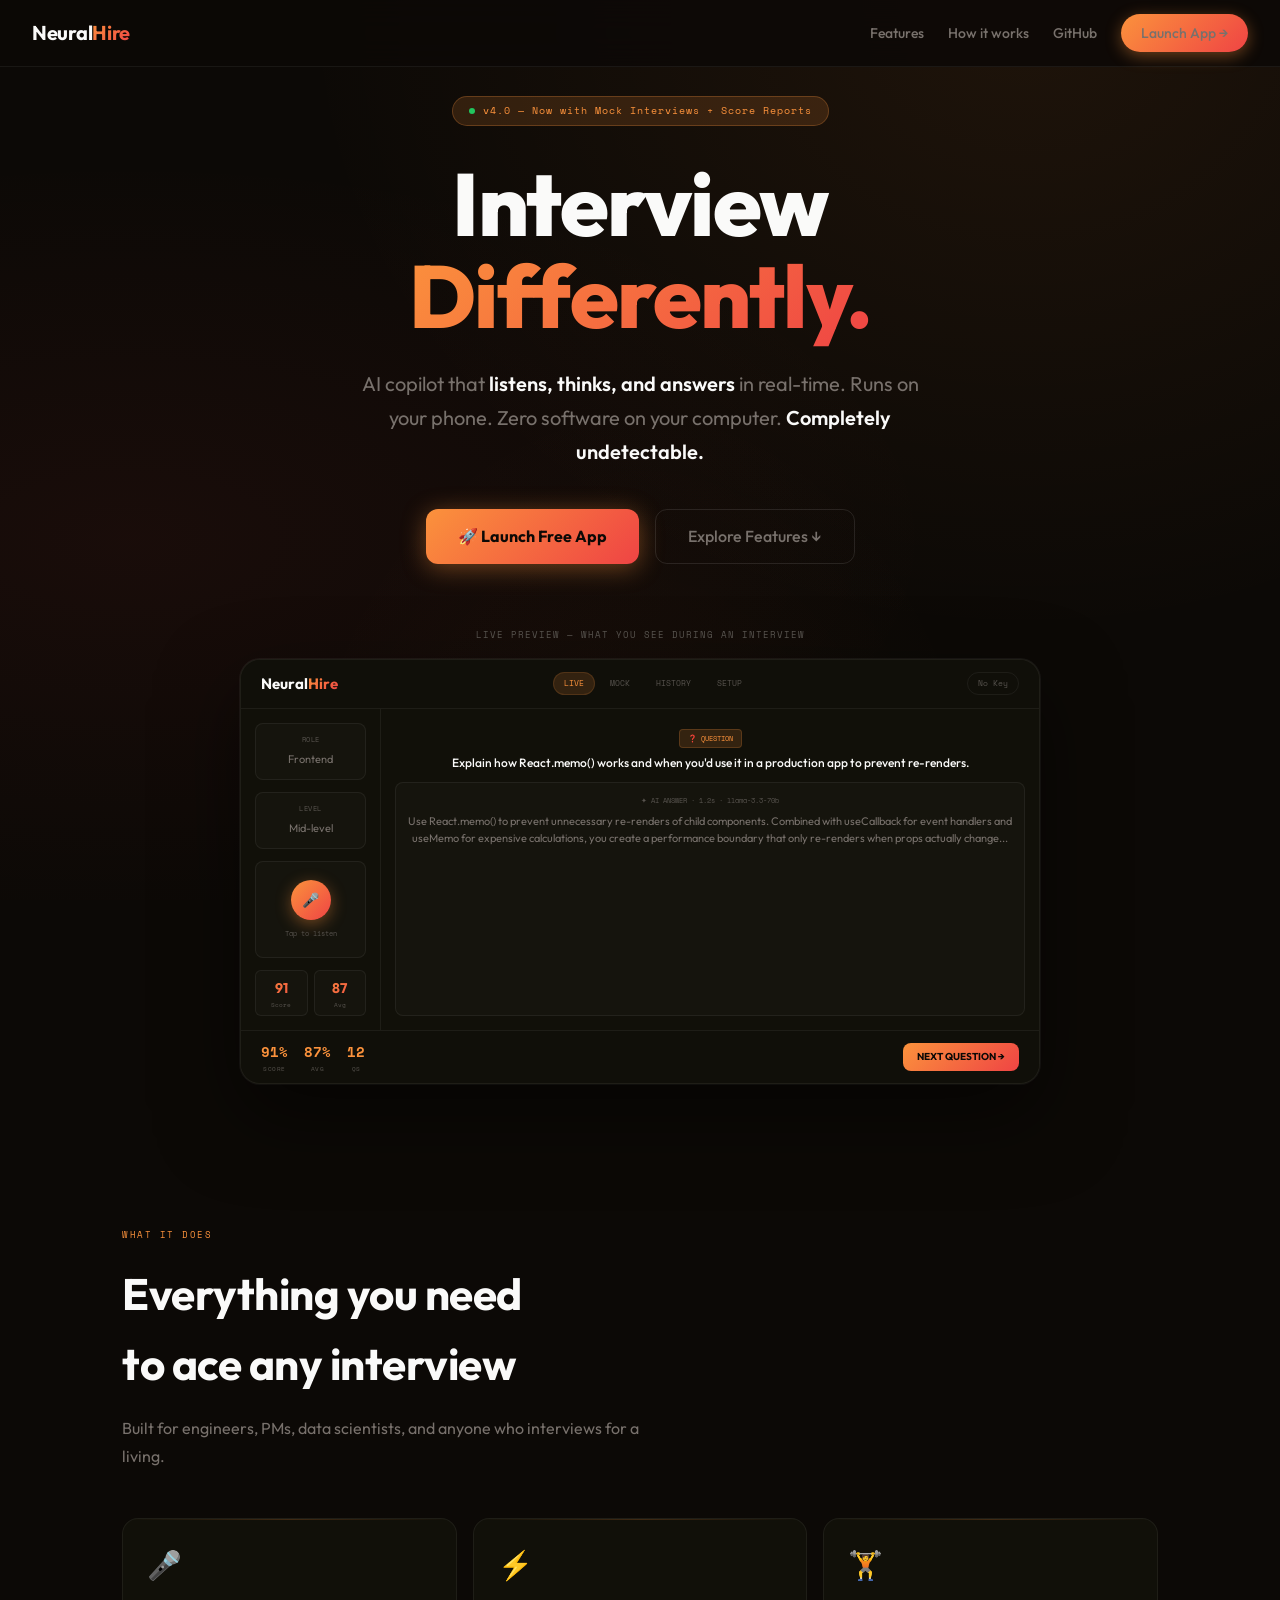
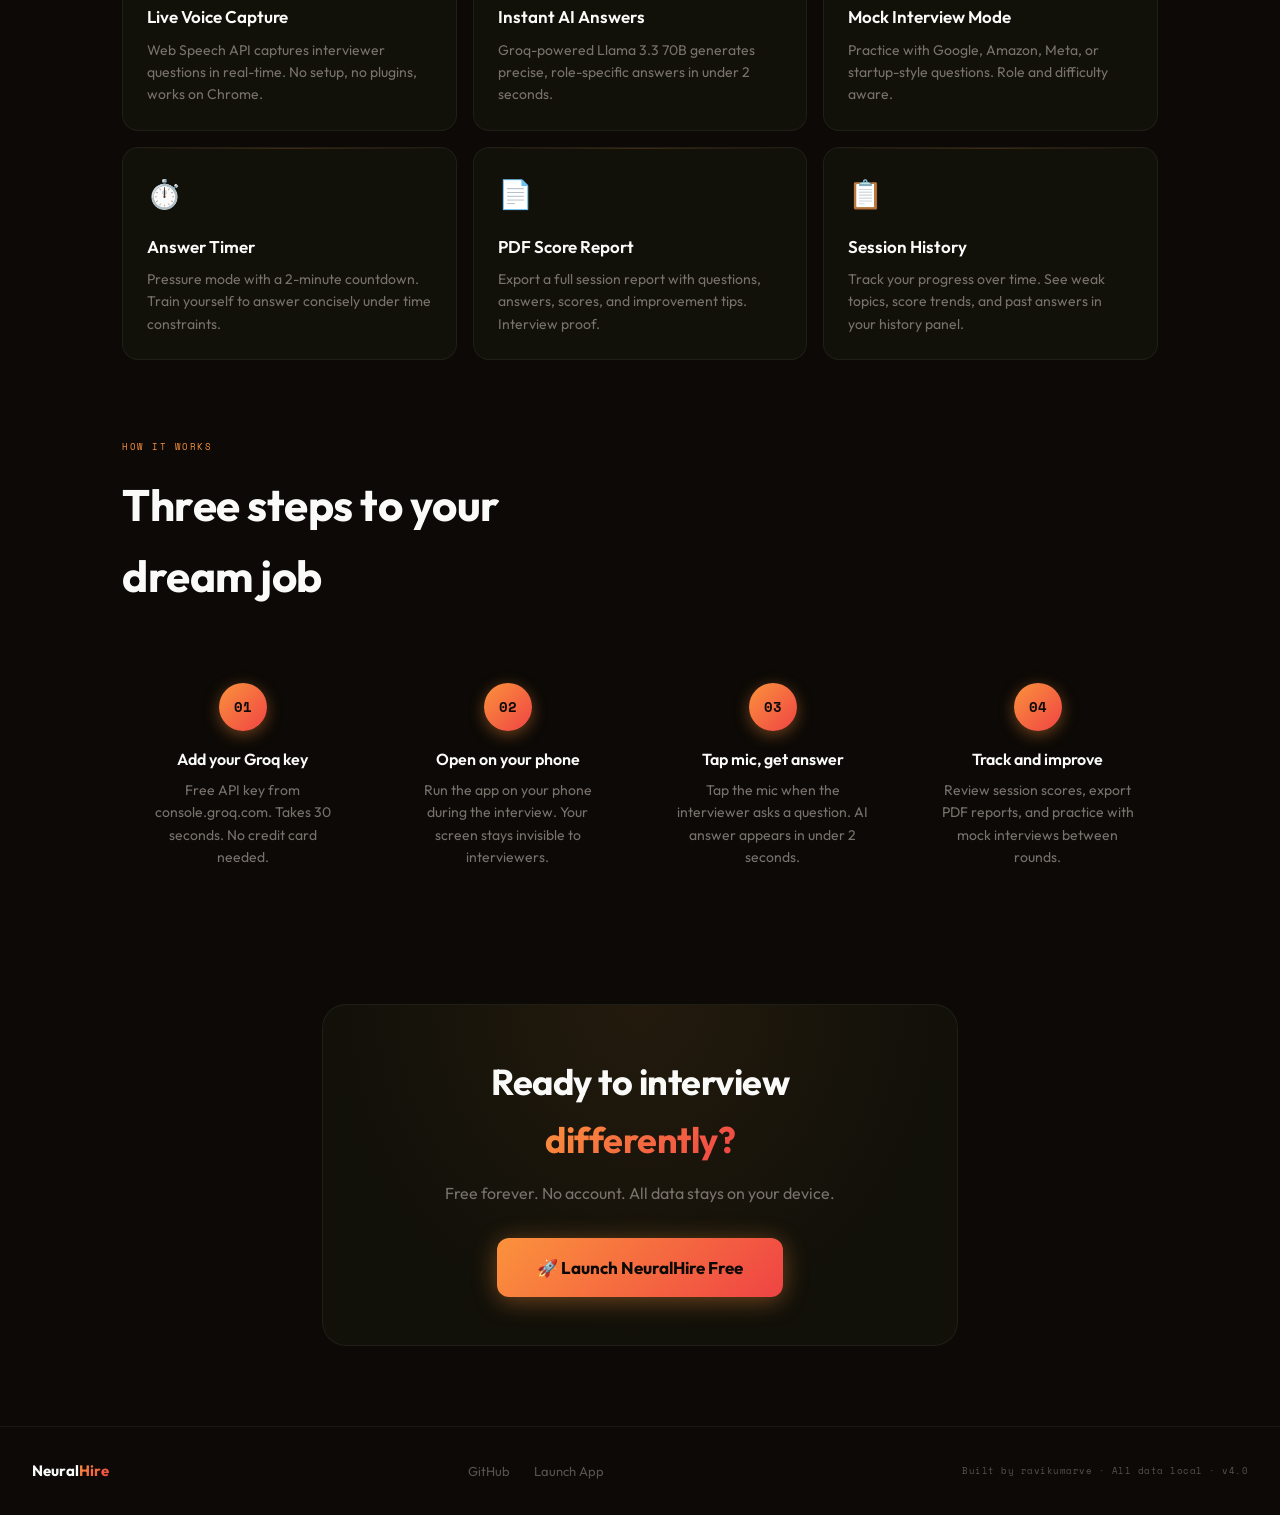
==== commit 3a42c0f0: "fix: switchTab panels, new landing page, updated manifest" ====
--- a/index.html
+++ b/index.html
@@ -4,695 +4,440 @@
   <meta charset="UTF-8">
   <meta name="viewport" content="width=device-width, initial-scale=1.0">
   <title>NeuralHire — AI Interview Copilot</title>
-  <meta name="description" content="Free AI-powered interview assistant. Real-time answer suggestions, mock interviews with scoring, and PDF resume upload. Runs on your phone. Completely undetectable.">
-  <meta name="theme-color" content="#050510">
-  <meta property="og:title" content="NeuralHire — AI Interview Copilot">
-  <meta property="og:description" content="Ace every interview with AI. Real-time answers, mock sessions, session history. 100% free.">
-  <meta property="og:type" content="website">
-  <link rel="icon" href="data:image/svg+xml,<svg xmlns='http://www.w3.org/2000/svg' viewBox='0 0 100 100'><text y='.9em' font-size='90'>🎯</text></svg>">
-  <link rel="manifest" href="app/manifest.json">
-  <link href="https://fonts.googleapis.com/css2?family=Syne:wght@400;600;700;800&family=DM+Mono:wght@400;500&family=DM+Sans:wght@400;500;600&display=swap" rel="stylesheet">
+  <meta name="description" content="AI copilot that listens, thinks, and answers in real-time. Runs on your phone. Zero software on your computer.">
+  <meta name="theme-color" content="#0c0906">
+  <link href="https://fonts.googleapis.com/css2?family=Outfit:wght@300;400;500;600;700;800&family=Space+Mono:wght@400;700&display=swap" rel="stylesheet">
   <style>
     :root {
-      --bg: #050510;
-      --bg2: #0a0a1f;
-      --bg3: #0f0f2a;
-      --surface: #12122a;
+      --bg: #0c0906;
+      --surface: #111009;
+      --panel: rgba(255,255,255,0.02);
       --border: rgba(255,255,255,0.06);
-      --green: #00ffaa;
-      --green-dim: rgba(0,255,170,0.12);
-      --green-glow: rgba(0,255,170,0.25);
-      --red: #ff4466;
-      --blue: #4488ff;
-      --purple: #9966ff;
-      --text: #e8e8f0;
-      --muted: #6666aa;
-      --font-head: 'Syne', sans-serif;
-      --font-body: 'DM Sans', sans-serif;
-      --font-mono: 'DM Mono', monospace;
-    }
-
+      --border2: rgba(255,255,255,0.1);
+      --amber: #fb923c;
+      --amber-dim: rgba(251,146,60,0.15);
+      --amber-glow: rgba(251,146,60,0.4);
+      --rose: #ef4444;
+      --rose-dim: rgba(239,68,68,0.12);
+      --text: #fafaf9;
+      --text-muted: #78716c;
+      --text-dim: #57534e;
+      --success: #22c55e;
+      --font: 'Outfit', sans-serif;
+      --mono: 'Space Mono', monospace;
+    }
     *, *::before, *::after { margin: 0; padding: 0; box-sizing: border-box; }
-
     html { scroll-behavior: smooth; }
-
     body {
       background: var(--bg);
       color: var(--text);
-      font-family: var(--font-body);
-      overflow-x: hidden;
+      font-family: var(--font);
+      font-size: 16px;
       line-height: 1.6;
-    }
-
-    /* ─── NOISE OVERLAY ─── */
-    body::before {
-      content: '';
-      position: fixed;
-      inset: 0;
-      background-image: url("data:image/svg+xml,%3Csvg viewBox='0 0 256 256' xmlns='http://www.w3.org/2000/svg'%3E%3Cfilter id='n'%3E%3CfeTurbulence type='fractalNoise' baseFrequency='0.9' numOctaves='4' stitchTiles='stitch'/%3E%3C/filter%3E%3Crect width='100%25' height='100%25' filter='url(%23n)' opacity='1'/%3E%3C/svg%3E");
-      opacity: 0.018;
-      pointer-events: none;
-      z-index: 9999;
-    }
-
-    /* ─── NAV ─── */
+      -webkit-font-smoothing: antialiased;
+      background-image:
+        radial-gradient(ellipse at 80% 0%, rgba(251,146,60,0.08) 0%, transparent 50%),
+        radial-gradient(ellipse at 10% 60%, rgba(239,68,68,0.06) 0%, transparent 50%),
+        radial-gradient(ellipse at 50% 100%, rgba(251,146,60,0.04) 0%, transparent 40%);
+      background-attachment: fixed;
+    }
+
+    @keyframes float { 0%,100%{transform:translateY(0)} 50%{transform:translateY(-8px)} }
+    @keyframes pulse { 0%,100%{opacity:1;transform:scale(1)} 50%{opacity:0.6;transform:scale(1.1)} }
+    @keyframes fadeUp { from{opacity:0;transform:translateY(20px)} to{opacity:1;transform:none} }
+    @keyframes shimmer { 0%{background-position:0% 50%} 50%{background-position:100% 50%} 100%{background-position:0% 50%} }
+
+    /* NAV */
     nav {
       position: fixed; top: 0; left: 0; right: 0; z-index: 100;
       display: flex; align-items: center; justify-content: space-between;
-      padding: 18px 40px;
-      background: rgba(5,5,16,0.75);
+      padding: .875rem 2rem;
+      background: rgba(12,9,6,0.85);
       backdrop-filter: blur(20px);
       border-bottom: 1px solid var(--border);
     }
-    .nav-logo {
-      font-family: var(--font-head);
-      font-size: 20px; font-weight: 800;
-      color: var(--green);
-      letter-spacing: -0.5px;
-    }
-    .nav-links { display: flex; gap: 32px; align-items: center; }
-    .nav-links a {
-      font-size: 13px; font-weight: 600; color: var(--muted);
-      text-decoration: none; transition: color .2s; letter-spacing: 0.3px;
-    }
+    .nav-brand { font-size: 1.25rem; font-weight: 700; letter-spacing: -0.3px; }
+    .nav-brand .n { color: var(--text); }
+    .nav-brand .h { background: linear-gradient(135deg, var(--amber), var(--rose)); -webkit-background-clip: text; -webkit-text-fill-color: transparent; background-clip: text; }
+    .nav-links { display: flex; align-items: center; gap: 1.5rem; }
+    .nav-links a { font-size: .875rem; color: var(--text-muted); text-decoration: none; transition: color .2s; font-weight: 500; }
     .nav-links a:hover { color: var(--text); }
     .nav-cta {
-      padding: 10px 24px !important;
-      background: var(--green) !important;
-      color: #050510 !important;
-      border-radius: 10px !important;
-      font-weight: 700 !important;
-      font-family: var(--font-head) !important;
-      letter-spacing: -0.3px !important;
-      transition: all .2s !important;
-      box-shadow: 0 0 24px var(--green-glow) !important;
-    }
-    .nav-cta:hover { transform: translateY(-1px); box-shadow: 0 0 40px var(--green-glow) !important; }
-
-    /* ─── HERO ─── */
+      padding: .5rem 1.25rem; border-radius: 100px;
+      background: linear-gradient(135deg, var(--amber), var(--rose));
+      color: var(--bg); font-size: .875rem; font-weight: 700;
+      text-decoration: none; transition: all .2s;
+      box-shadow: 0 4px 16px var(--amber-glow);
+    }
+    .nav-cta:hover { transform: translateY(-1px); box-shadow: 0 6px 24px var(--amber-glow); }
+
+    /* HERO */
     .hero {
-      min-height: 100vh;
-      display: flex; flex-direction: column; align-items: center; justify-content: center;
-      text-align: center; padding: 120px 24px 80px;
-      position: relative;
-    }
-    .hero-glow {
-      position: absolute; top: 10%; left: 50%; transform: translateX(-50%);
-      width: 700px; height: 500px; pointer-events: none;
-      background: radial-gradient(ellipse at center, rgba(0,255,170,0.07) 0%, transparent 65%);
+      min-height: 100vh; display: flex; flex-direction: column;
+      align-items: center; justify-content: center;
+      padding: 6rem 2rem 4rem; text-align: center;
     }
     .hero-badge {
-      display: inline-flex; align-items: center; gap: 8px;
-      padding: 7px 18px;
-      background: var(--green-dim);
-      border: 1px solid rgba(0,255,170,0.25);
-      border-radius: 100px;
-      font-size: 12px; font-weight: 600; color: var(--green);
-      font-family: var(--font-mono);
-      margin-bottom: 32px;
-      animation: fadeUp .6s ease both;
-    }
-    .hero-badge .dot { width: 7px; height: 7px; border-radius: 50%; background: var(--green); animation: pulse 2s infinite; }
-    @keyframes pulse { 0%,100%{opacity:1;} 50%{opacity:0.3;} }
-
-    h1 {
-      font-family: var(--font-head);
-      font-size: clamp(52px, 9vw, 100px);
-      font-weight: 800;
-      line-height: 0.95;
-      letter-spacing: -3px;
-      margin-bottom: 28px;
+      display: inline-flex; align-items: center; gap: .5rem;
+      font-family: var(--mono); font-size: .625rem; letter-spacing: 1px;
+      color: var(--amber); background: var(--amber-dim);
+      border: 1px solid rgba(251,146,60,0.25);
+      padding: .375rem 1rem; border-radius: 100px; margin-bottom: 2rem;
+      animation: fadeUp .6s ease;
+    }
+    .live-dot { width: 6px; height: 6px; border-radius: 50%; background: var(--success); animation: pulse 2s infinite; }
+    .hero h1 {
+      font-size: clamp(2.5rem, 7vw, 5.5rem); font-weight: 800;
+      line-height: 1.05; letter-spacing: -1.5px; margin-bottom: 1.5rem;
       animation: fadeUp .6s ease .1s both;
     }
-    h1 .line1 { display: block; color: var(--text); }
-    h1 .line2 {
-      display: block;
-      background: linear-gradient(90deg, var(--green) 0%, #00ddff 100%);
-      -webkit-background-clip: text; -webkit-text-fill-color: transparent; background-clip: text;
-    }
-
+    .hero h1 .grad {
+      background: linear-gradient(135deg, var(--amber), var(--rose), var(--amber));
+      background-size: 200% 200%;
+      -webkit-background-clip: text; -webkit-text-fill-color: transparent;
+      background-clip: text;
+      animation: shimmer 4s ease infinite;
+    }
     .hero-sub {
-      font-size: clamp(15px, 2vw, 18px);
-      color: var(--muted); max-width: 540px; margin-bottom: 44px;
-      line-height: 1.75;
+      font-size: clamp(1rem, 2.5vw, 1.25rem); color: var(--text-muted);
+      max-width: 560px; margin: 0 auto 2.5rem;
       animation: fadeUp .6s ease .2s both;
+      line-height: 1.7;
     }
     .hero-sub strong { color: var(--text); font-weight: 600; }
-
-    .cta-row { display: flex; gap: 14px; align-items: center; flex-wrap: wrap; justify-content: center; animation: fadeUp .6s ease .3s both; }
+    .hero-actions { display: flex; gap: 1rem; justify-content: center; flex-wrap: wrap; animation: fadeUp .6s ease .3s both; }
     .btn-primary {
-      display: inline-flex; align-items: center; gap: 10px;
-      padding: 16px 40px;
-      background: var(--green);
-      color: #050510; font-weight: 700;
-      font-family: var(--font-head); font-size: 17px; letter-spacing: -0.4px;
-      border-radius: 12px; text-decoration: none;
-      transition: all .2s;
-      box-shadow: 0 4px 30px var(--green-glow);
-    }
-    .btn-primary:hover { transform: translateY(-3px); box-shadow: 0 8px 50px var(--green-glow); }
+      display: inline-flex; align-items: center; gap: .5rem;
+      padding: .875rem 2rem; border-radius: 12px;
+      background: linear-gradient(135deg, var(--amber), var(--rose));
+      color: var(--bg); font-size: 1rem; font-weight: 700;
+      text-decoration: none; transition: all .2s;
+      box-shadow: 0 4px 24px var(--amber-glow);
+    }
+    .btn-primary:hover { transform: translateY(-2px); box-shadow: 0 8px 32px var(--amber-glow); }
     .btn-ghost {
-      display: inline-flex; align-items: center; gap: 8px;
-      padding: 16px 32px;
-      border: 1px solid var(--border);
-      color: var(--muted); font-size: 15px; font-weight: 600;
-      border-radius: 12px; text-decoration: none;
-      transition: all .2s;
-    }
-    .btn-ghost:hover { border-color: rgba(255,255,255,0.15); color: var(--text); background: rgba(255,255,255,0.03); }
-
-    .hero-stats {
-      display: flex; gap: 48px; margin-top: 64px;
-      flex-wrap: wrap; justify-content: center;
-      animation: fadeUp .6s ease .4s both;
-    }
-    .stat { text-align: center; }
-    .stat-val { font-family: var(--font-head); font-size: 30px; font-weight: 800; color: var(--green); }
-    .stat-label { font-size: 11px; color: var(--muted); margin-top: 4px; font-weight: 600; letter-spacing: 0.8px; text-transform: uppercase; }
-
-    @keyframes fadeUp { from { opacity: 0; transform: translateY(20px); } to { opacity: 1; transform: none; } }
-
-    /* ─── FEATURE STRIP ─── */
-    .strip {
-      display: flex; gap: 0;
+      display: inline-flex; align-items: center; gap: .5rem;
+      padding: .875rem 2rem; border-radius: 12px;
+      background: transparent; border: 1px solid var(--border2);
+      color: var(--text-muted); font-size: 1rem; font-weight: 500;
+      text-decoration: none; transition: all .2s;
+    }
+    .btn-ghost:hover { border-color: var(--amber-dim); color: var(--amber); }
+
+    /* MOCK UI PREVIEW */
+    .preview-wrap {
+      margin-top: 4rem; width: 100%; max-width: 800px;
+      animation: fadeUp .8s ease .4s both;
+    }
+    .preview-label {
+      font-family: var(--mono); font-size: .5625rem; color: var(--text-dim);
+      letter-spacing: 1px; text-transform: uppercase; text-align: center;
+      margin-bottom: 1rem;
+    }
+    .preview {
+      background: var(--surface); border: 1px solid var(--border);
+      border-radius: 20px; overflow: hidden;
+      box-shadow: 0 32px 80px rgba(0,0,0,0.5), 0 0 0 1px var(--border);
+    }
+    .preview-bar {
+      display: flex; align-items: center; justify-content: space-between;
+      padding: .75rem 1.25rem;
+      background: rgba(17,16,9,0.8); border-bottom: 1px solid var(--border);
+    }
+    .preview-brand { font-weight: 700; font-size: .9375rem; }
+    .preview-brand .h { background: linear-gradient(135deg, var(--amber), var(--rose)); -webkit-background-clip: text; -webkit-text-fill-color: transparent; background-clip: text; }
+    .preview-pills { display: flex; gap: .25rem; }
+    .preview-pill {
+      font-family: var(--mono); font-size: .5rem; padding: .25rem .625rem;
+      border-radius: 100px; border: 1px solid transparent; color: var(--text-dim);
+    }
+    .preview-pill.on { color: var(--amber); border-color: var(--amber-dim); background: var(--amber-dim); }
+    .preview-body { display: flex; }
+    .preview-left { width: 140px; border-right: 1px solid var(--border); padding: .875rem; display: flex; flex-direction: column; gap: .75rem; }
+    .preview-section { background: var(--panel); border: 1px solid var(--border); border-radius: 8px; padding: .625rem; }
+    .preview-slabel { font-family: var(--mono); font-size: .45rem; color: var(--text-dim); letter-spacing: .5px; text-transform: uppercase; margin-bottom: .375rem; }
+    .preview-sel { font-size: .6875rem; color: var(--text-muted); }
+    .preview-mic { display: flex; flex-direction: column; align-items: center; gap: .5rem; padding: .5rem 0; }
+    .preview-micbtn {
+      width: 40px; height: 40px; border-radius: 50%;
+      background: linear-gradient(135deg, var(--amber), var(--rose));
+      display: flex; align-items: center; justify-content: center;
+      font-size: .875rem;
+      box-shadow: 0 4px 16px var(--amber-glow);
+      animation: float 3s ease-in-out infinite;
+    }
+    .preview-miclabel { font-family: var(--mono); font-size: .4375rem; color: var(--text-dim); }
+    .preview-scores { display: flex; gap: .375rem; }
+    .preview-score { flex: 1; background: var(--panel); border: 1px solid var(--border); border-radius: 6px; padding: .375rem; text-align: center; }
+    .preview-sval { font-size: .875rem; font-weight: 700; background: linear-gradient(135deg, var(--amber), var(--rose)); -webkit-background-clip: text; -webkit-text-fill-color: transparent; background-clip: text; }
+    .preview-skey { font-family: var(--mono); font-size: .375rem; color: var(--text-dim); }
+    .preview-right { flex: 1; padding: .875rem; display: flex; flex-direction: column; gap: .625rem; }
+    .preview-qtag { font-family: var(--mono); font-size: .45rem; color: var(--amber); background: var(--amber-dim); border: 1px solid rgba(251,146,60,0.2); padding: .2rem .5rem; border-radius: 4px; display: inline-block; margin-bottom: .375rem; }
+    .preview-qtext { font-size: .75rem; color: var(--text); line-height: 1.5; font-weight: 500; }
+    .preview-abox { background: var(--panel); border: 1px solid var(--border); border-radius: 8px; padding: .75rem; flex: 1; }
+    .preview-atag { font-family: var(--mono); font-size: .4375rem; color: var(--text-dim); margin-bottom: .375rem; }
+    .preview-atext { font-size: .6875rem; color: var(--text-muted); line-height: 1.6; }
+    .preview-footer {
+      display: flex; align-items: center; justify-content: space-between;
+      padding: .625rem 1.25rem; background: rgba(17,16,9,0.8);
       border-top: 1px solid var(--border);
-      border-bottom: 1px solid var(--border);
-      overflow: hidden;
-    }
-    .strip-item {
-      flex: 1; padding: 22px 28px;
-      display: flex; align-items: center; gap: 12px;
-      border-right: 1px solid var(--border);
-      font-size: 13px; font-weight: 600; color: var(--muted);
-      font-family: var(--font-mono);
-    }
-    .strip-item:last-child { border-right: none; }
-    .strip-item .ico { font-size: 18px; }
-
-    /* ─── MOCKUP ─── */
-    .mockup-section {
-      padding: 80px 24px;
-      display: flex; justify-content: center; align-items: flex-start; gap: 48px;
-      flex-wrap: wrap;
-    }
-    .phone {
-      width: 300px; flex-shrink: 0;
-      background: #0c0c22;
-      border-radius: 36px;
-      padding: 14px;
-      border: 1.5px solid rgba(255,255,255,0.08);
-      box-shadow: 0 30px 100px rgba(0,0,0,0.6), 0 0 60px rgba(0,255,170,0.05);
-    }
-    .phone-inner {
-      background: var(--bg);
-      border-radius: 26px;
-      overflow: hidden;
-      min-height: 480px;
-    }
-    .phone-bar {
-      display: flex; justify-content: space-between; align-items: center;
-      padding: 14px 16px 10px;
-      background: #0a0a20;
-      border-bottom: 1px solid var(--border);
-    }
-    .phone-logo { font-family: var(--font-head); font-size: 13px; font-weight: 800; color: var(--green); }
-    .phone-live { font-size: 9px; font-family: var(--font-mono); color: var(--green); padding: 3px 10px; background: var(--green-dim); border-radius: 100px; display: flex; align-items: center; gap: 5px; }
-    .phone-live::before { content: ''; display: block; width: 5px; height: 5px; border-radius: 50%; background: var(--green); animation: pulse 1.5s infinite; }
-    .phone-body { padding: 14px; display: flex; flex-direction: column; gap: 10px; }
-    .q-card {
-      background: rgba(255,68,102,0.08);
-      border: 1px solid rgba(255,68,102,0.2);
-      border-radius: 10px; padding: 12px;
-    }
-    .q-label { font-size: 8px; color: var(--red); font-family: var(--font-mono); font-weight: 600; letter-spacing: 1px; text-transform: uppercase; margin-bottom: 5px; }
-    .q-text { font-size: 12px; color: #ffaabb; line-height: 1.5; }
-    .a-card {
-      background: rgba(0,255,170,0.05);
-      border: 1px solid rgba(0,255,170,0.15);
-      border-radius: 10px; padding: 12px;
-    }
-    .a-label { font-size: 8px; color: var(--green); font-family: var(--font-mono); font-weight: 600; letter-spacing: 1px; text-transform: uppercase; margin-bottom: 5px; }
-    .a-text { font-size: 12px; color: #ccd; line-height: 1.6; }
-    .a-text b { color: var(--green); }
-    .score-bar {
-      background: rgba(68,136,255,0.08);
-      border: 1px solid rgba(68,136,255,0.15);
-      border-radius: 10px; padding: 12px;
-    }
-    .score-label { font-size: 8px; color: var(--blue); font-family: var(--font-mono); font-weight: 600; letter-spacing: 1px; text-transform: uppercase; margin-bottom: 8px; }
-    .score-row { display: flex; justify-content: space-between; align-items: center; margin-bottom: 6px; }
-    .score-name { font-size: 10px; color: #aaa; }
-    .score-track { flex: 1; height: 4px; background: rgba(255,255,255,0.06); border-radius: 2px; margin: 0 8px; }
-    .score-fill { height: 4px; border-radius: 2px; background: linear-gradient(90deg, var(--blue), var(--green)); }
-    .score-num { font-size: 10px; font-family: var(--font-mono); color: var(--green); }
-    .tap-btn {
-      background: var(--green); color: #050510;
-      border-radius: 10px; padding: 12px;
-      text-align: center; font-family: var(--font-head);
-      font-size: 13px; font-weight: 800; letter-spacing: -0.3px;
-      cursor: pointer;
-    }
-
-    .mockup-text { max-width: 400px; padding-top: 32px; }
-    .mockup-text .tag { font-size: 11px; font-family: var(--font-mono); color: var(--green); letter-spacing: 1px; text-transform: uppercase; margin-bottom: 16px; }
-    .mockup-text h2 { font-family: var(--font-head); font-size: 36px; font-weight: 800; letter-spacing: -1px; line-height: 1.1; margin-bottom: 16px; }
-    .mockup-text p { color: var(--muted); font-size: 15px; line-height: 1.75; margin-bottom: 28px; }
-    .feature-list { display: flex; flex-direction: column; gap: 14px; }
-    .feat {
-      display: flex; gap: 14px; align-items: flex-start;
-      padding: 16px; border-radius: 12px;
-      border: 1px solid var(--border);
-      background: var(--surface);
-      transition: all .25s;
-    }
-    .feat:hover { border-color: rgba(0,255,170,0.15); background: #14143a; }
-    .feat-ico { font-size: 22px; flex-shrink: 0; margin-top: 2px; }
-    .feat-name { font-weight: 700; font-size: 14px; margin-bottom: 3px; font-family: var(--font-head); letter-spacing: -0.3px; }
-    .feat-desc { font-size: 12px; color: var(--muted); line-height: 1.5; }
-
-    /* ─── FEATURES GRID ─── */
-    .section { padding: 80px 24px; max-width: 1100px; margin: 0 auto; }
-    .section-head { text-align: center; margin-bottom: 56px; }
-    .section-tag { font-size: 11px; font-family: var(--font-mono); color: var(--green); letter-spacing: 1.5px; text-transform: uppercase; margin-bottom: 14px; }
-    .section-head h2 { font-family: var(--font-head); font-size: clamp(28px, 4vw, 44px); font-weight: 800; letter-spacing: -1.5px; line-height: 1.1; margin-bottom: 14px; }
-    .section-head p { color: var(--muted); font-size: 16px; max-width: 480px; margin: 0 auto; }
-
-    .grid-3 { display: grid; grid-template-columns: repeat(auto-fit, minmax(300px, 1fr)); gap: 16px; }
-    .card {
-      background: var(--surface);
-      border: 1px solid var(--border);
-      border-radius: 16px; padding: 28px;
-      transition: all .3s;
+    }
+    .preview-stats { display: flex; gap: 1rem; }
+    .preview-stat { text-align: center; }
+    .preview-stat-val { font-family: var(--mono); font-size: .875rem; font-weight: 700; color: var(--amber); }
+    .preview-stat-key { font-family: var(--mono); font-size: .375rem; color: var(--text-dim); text-transform: uppercase; letter-spacing: .5px; }
+    .preview-btn {
+      padding: .375rem .875rem; border-radius: 8px;
+      background: linear-gradient(135deg, var(--amber), var(--rose));
+      color: var(--bg); font-size: .625rem; font-weight: 700;
+      font-family: var(--font);
+    }
+
+    /* FEATURES */
+    .section { padding: 5rem 2rem; max-width: 1100px; margin: 0 auto; }
+    .section-tag {
+      font-family: var(--mono); font-size: .5625rem; letter-spacing: 1.5px;
+      color: var(--amber); text-transform: uppercase; margin-bottom: 1rem;
+    }
+    .section-title { font-size: clamp(1.75rem, 4vw, 2.75rem); font-weight: 700; letter-spacing: -0.5px; margin-bottom: 1rem; }
+    .section-sub { font-size: 1rem; color: var(--text-muted); max-width: 520px; line-height: 1.7; }
+    .features-grid { display: grid; grid-template-columns: repeat(auto-fit, minmax(280px, 1fr)); gap: 1rem; margin-top: 3rem; }
+    .feature-card {
+      background: var(--surface); border: 1px solid var(--border);
+      border-radius: 16px; padding: 1.5rem;
+      transition: all .2s; position: relative; overflow: hidden;
+    }
+    .feature-card::before { content: ''; position: absolute; top: 0; left: 0; right: 0; height: 1px; background: linear-gradient(90deg, transparent, rgba(251,146,60,0.2), transparent); }
+    .feature-card:hover { border-color: rgba(251,146,60,0.2); transform: translateY(-2px); box-shadow: 0 8px 32px rgba(0,0,0,0.3); }
+    .feature-icon { font-size: 1.75rem; margin-bottom: 1rem; display: block; }
+    .feature-title { font-size: 1.0625rem; font-weight: 600; margin-bottom: .5rem; }
+    .feature-desc { font-size: .875rem; color: var(--text-muted); line-height: 1.6; }
+
+    /* HOW IT WORKS */
+    .steps { display: grid; grid-template-columns: repeat(auto-fit, minmax(200px, 1fr)); gap: 1.5rem; margin-top: 3rem; }
+    .step { text-align: center; padding: 1.5rem; }
+    .step-num {
+      width: 48px; height: 48px; border-radius: 50%; margin: 0 auto 1rem;
+      background: linear-gradient(135deg, var(--amber), var(--rose));
+      display: flex; align-items: center; justify-content: center;
+      font-family: var(--mono); font-size: .875rem; font-weight: 700;
+      color: var(--bg); box-shadow: 0 4px 16px var(--amber-glow);
+    }
+    .step-title { font-size: 1rem; font-weight: 600; margin-bottom: .375rem; }
+    .step-desc { font-size: .875rem; color: var(--text-muted); }
+
+    /* CTA SECTION */
+    .cta-section {
+      margin: 2rem auto 5rem; max-width: 700px; text-align: center; padding: 0 2rem;
+    }
+    .cta-box {
+      background: var(--surface); border: 1px solid var(--border);
+      border-radius: 24px; padding: 3rem 2rem;
       position: relative; overflow: hidden;
     }
-    .card::before {
-      content: '';
-      position: absolute; top: 0; left: 0; right: 0; height: 2px;
-      background: linear-gradient(90deg, transparent, var(--green), transparent);
-      opacity: 0; transition: opacity .3s;
-    }
-    .card:hover { border-color: rgba(0,255,170,0.15); transform: translateY(-4px); box-shadow: 0 16px 48px rgba(0,0,0,0.3); }
-    .card:hover::before { opacity: 1; }
-    .card-ico { font-size: 36px; margin-bottom: 16px; }
-    .card h3 { font-family: var(--font-head); font-size: 18px; font-weight: 700; letter-spacing: -0.4px; margin-bottom: 8px; }
-    .card p { font-size: 13px; color: var(--muted); line-height: 1.65; }
-    .card-badge { display: inline-block; margin-top: 14px; padding: 4px 12px; border-radius: 100px; font-size: 10px; font-family: var(--font-mono); font-weight: 600; background: var(--green-dim); color: var(--green); border: 1px solid rgba(0,255,170,0.2); }
-
-    /* ─── HOW IT WORKS ─── */
-    .steps-wrap { max-width: 640px; margin: 0 auto; }
-    .step {
-      display: flex; gap: 24px; margin-bottom: 12px;
-      padding: 24px; border-radius: 14px;
-      border: 1px solid var(--border);
-      background: var(--surface);
-      transition: border-color .2s;
-    }
-    .step:hover { border-color: rgba(0,255,170,0.15); }
-    .step-n {
-      width: 40px; height: 40px; border-radius: 50%; flex-shrink: 0;
-      background: var(--green-dim);
-      border: 1px solid rgba(0,255,170,0.25);
-      color: var(--green); font-family: var(--font-mono); font-weight: 600; font-size: 16px;
-      display: flex; align-items: center; justify-content: center;
-    }
-    .step-body {}
-    .step-title { font-family: var(--font-head); font-size: 16px; font-weight: 700; letter-spacing: -0.3px; margin-bottom: 5px; }
-    .step-desc { font-size: 13px; color: var(--muted); line-height: 1.6; }
-    .step-desc a { color: var(--green); font-weight: 600; text-decoration: none; }
-    .step-connector { width: 2px; height: 16px; background: var(--border); margin-left: 43px; }
-
-    /* ─── STEALTH GRID ─── */
-    .stealth-grid { display: grid; grid-template-columns: repeat(auto-fit, minmax(160px, 1fr)); gap: 12px; }
-    .stealth-card {
-      background: var(--surface); border: 1px solid var(--border);
-      border-radius: 14px; padding: 22px; text-align: center;
-    }
-    .stealth-card .sico { font-size: 26px; margin-bottom: 10px; }
-    .stealth-card .stitle { font-weight: 700; font-size: 13px; color: var(--green); margin-bottom: 4px; font-family: var(--font-head); }
-    .stealth-card .sdesc { font-size: 11px; color: var(--muted); }
-
-    /* ─── DESK DIAGRAM ─── */
-    .diagram-box {
-      background: var(--surface);
-      border: 1px solid var(--border);
-      border-radius: 16px; padding: 36px;
-      font-family: var(--font-mono); font-size: 13px; line-height: 2;
-      color: #8888cc; max-width: 480px; margin: 32px auto 0;
-    }
-    .diagram-box .g { color: var(--green); }
-    .diagram-box .w { color: var(--text); font-weight: 600; }
-    .diagram-box .r { color: var(--red); }
-
-    /* ─── FAQ ─── */
-    .faq-list { max-width: 680px; margin: 0 auto; }
-    .faq-item { border-bottom: 1px solid var(--border); padding: 24px 0; cursor: pointer; }
-    .faq-q { display: flex; justify-content: space-between; align-items: center; font-weight: 700; font-size: 15px; font-family: var(--font-head); letter-spacing: -0.3px; }
-    .faq-q .arrow { color: var(--muted); font-size: 18px; transition: transform .2s; }
-    .faq-a { font-size: 13px; color: var(--muted); line-height: 1.7; max-height: 0; overflow: hidden; transition: max-height .3s ease, padding .3s ease; }
-    .faq-item.open .faq-a { max-height: 200px; padding-top: 10px; }
-    .faq-item.open .arrow { transform: rotate(45deg); }
-
-    /* ─── BOTTOM CTA ─── */
-    .bottom-cta {
-      padding: 100px 24px; text-align: center;
-      position: relative;
-    }
-    .bottom-cta::before {
-      content: '';
-      position: absolute; inset: 0;
-      background: radial-gradient(ellipse at 50% 60%, rgba(0,255,170,0.06) 0%, transparent 60%);
-      pointer-events: none;
-    }
-    .bottom-cta h2 { font-family: var(--font-head); font-size: clamp(32px, 6vw, 60px); font-weight: 800; letter-spacing: -2px; line-height: 1.05; margin-bottom: 18px; }
-    .bottom-cta p { color: var(--muted); font-size: 17px; margin-bottom: 40px; }
-
-    /* ─── FOOTER ─── */
+    .cta-box::before {
+      content: ''; position: absolute; inset: 0;
+      background: radial-gradient(ellipse at 50% 0%, rgba(251,146,60,0.08) 0%, transparent 70%);
+    }
+    .cta-box h2 { font-size: clamp(1.5rem, 4vw, 2.25rem); font-weight: 700; letter-spacing: -0.5px; margin-bottom: .75rem; position: relative; }
+    .cta-box p { color: var(--text-muted); margin-bottom: 2rem; position: relative; }
+    .cta-box .btn-primary { position: relative; font-size: 1.0625rem; padding: 1rem 2.5rem; }
+
+    /* FOOTER */
     footer {
-      border-top: 1px solid var(--border);
-      padding: 40px 24px; text-align: center;
-    }
-    .footer-links { display: flex; gap: 28px; justify-content: center; margin-bottom: 20px; flex-wrap: wrap; }
-    .footer-links a { font-size: 13px; color: var(--muted); text-decoration: none; transition: color .2s; font-weight: 600; }
-    .footer-links a:hover { color: var(--green); }
-    .footer-note { font-size: 11px; color: #33334a; font-family: var(--font-mono); }
-
-    /* ─── GIT GUIDE SECTION ─── */
-    .git-section {
-      background: var(--bg2);
-      border-top: 1px solid var(--border);
-      border-bottom: 1px solid var(--border);
-      padding: 80px 24px;
-    }
-    .git-wrap { max-width: 780px; margin: 0 auto; }
-    .git-card {
-      background: #0a0a1e; border-radius: 14px;
-      border: 1px solid var(--border);
-      overflow: hidden; margin-bottom: 20px;
-    }
-    .git-card-head {
-      display: flex; align-items: center; gap: 10px;
-      padding: 14px 20px; background: #0f0f28;
-      border-bottom: 1px solid var(--border);
-      font-family: var(--font-mono); font-size: 12px; color: var(--muted);
-    }
-    .git-card-head .dot { width: 9px; height: 9px; border-radius: 50%; }
-    .git-card-head .r { background: #ff5f57; }
-    .git-card-head .y { background: #febc2e; }
-    .git-card-head .g { background: #28c840; }
-    pre {
-      padding: 20px 24px; font-family: var(--font-mono);
-      font-size: 13px; line-height: 1.8; overflow-x: auto;
-    }
-    pre .cmd { color: var(--green); }
-    pre .comment { color: var(--muted); }
-    pre .out { color: #8888cc; }
-
-    @media(max-width: 768px) {
-      nav { padding: 14px 20px; }
-      .nav-links a:not(.nav-cta) { display: none; }
-      .strip { flex-direction: column; }
-      .strip-item { border-right: none; border-bottom: 1px solid var(--border); }
-      .grid-3 { grid-template-columns: 1fr; }
+      border-top: 1px solid var(--border); padding: 2rem;
+      display: flex; align-items: center; justify-content: space-between;
+      flex-wrap: wrap; gap: 1rem;
+    }
+    .footer-brand { font-weight: 700; font-size: .9375rem; }
+    .footer-brand .h { background: linear-gradient(135deg, var(--amber), var(--rose)); -webkit-background-clip: text; -webkit-text-fill-color: transparent; background-clip: text; }
+    .footer-links { display: flex; gap: 1.5rem; }
+    .footer-links a { font-size: .8125rem; color: var(--text-dim); text-decoration: none; transition: color .2s; }
+    .footer-links a:hover { color: var(--amber); }
+    .footer-note { font-family: var(--mono); font-size: .5625rem; color: var(--text-dim); letter-spacing: .5px; }
+
+    @media (max-width: 640px) {
+      nav { padding: .75rem 1.25rem; }
+      .nav-links { display: none; }
+      .preview-left { width: 110px; }
+      footer { flex-direction: column; align-items: flex-start; }
     }
   </style>
 </head>
 <body>
 
 <nav>
-  <div class="nav-logo">🎯 NeuralHire</div>
+  <div class="nav-brand"><span class="n">Neural</span><span class="h">Hire</span></div>
   <div class="nav-links">
     <a href="#features">Features</a>
-    <a href="#how">Setup</a>
-    <a href="#git">Git Guide</a>
-    <a href="#faq">FAQ</a>
+    <a href="#how">How it works</a>
+    <a href="https://github.com/ravikumarve/neuralhire" target="_blank">GitHub</a>
     <a href="app/index.html" class="nav-cta">Launch App →</a>
   </div>
 </nav>
 
-<!-- ─── HERO ─── -->
+<!-- HERO -->
 <section class="hero">
-  <div class="hero-glow"></div>
-  <div class="hero-badge"><span class="dot"></span> v4.0 — Now with Mock Interviews + PDF Resume Upload</div>
-  <h1>
-    <span class="line1">Interview</span>
-    <span class="line2">Differently.</span>
-  </h1>
+  <div class="hero-badge"><div class="live-dot"></div>v4.0 — Now with Mock Interviews + Score Reports</div>
+
+  <h1>Interview<br><span class="grad">Differently.</span></h1>
+
   <p class="hero-sub">
     AI copilot that <strong>listens, thinks, and answers</strong> in real-time.
     Runs on your phone. Zero software on your computer.
     <strong>Completely undetectable.</strong>
   </p>
-  <div class="cta-row">
+
+  <div class="hero-actions">
     <a href="app/index.html" class="btn-primary">🚀 Launch Free App</a>
     <a href="#features" class="btn-ghost">Explore Features ↓</a>
   </div>
-  <div class="hero-stats">
-    <div class="stat"><div class="stat-val">2s</div><div class="stat-label">Response Time</div></div>
-    <div class="stat"><div class="stat-val">100%</div><div class="stat-label">Free Forever</div></div>
-    <div class="stat"><div class="stat-val">0</div><div class="stat-label">Installs</div></div>
-    <div class="stat"><div class="stat-val">PDF</div><div class="stat-label">Resume Upload</div></div>
-  </div>
-</section>
-
-<!-- ─── STRIP ─── -->
-<div class="strip">
-  <div class="strip-item"><span class="ico">🎤</span> Real-Time Transcription</div>
-  <div class="strip-item"><span class="ico">🧠</span> AI Answer Generation</div>
-  <div class="strip-item"><span class="ico">🏋️</span> Mock Interview + Scoring</div>
-  <div class="strip-item"><span class="ico">📋</span> Session History</div>
-  <div class="strip-item"><span class="ico">📄</span> PDF Resume Upload</div>
-</div>
-
-<!-- ─── MOCKUP + FEATURES ─── -->
-<div class="mockup-section">
-  <div class="phone">
-    <div class="phone-inner">
-      <div class="phone-bar">
-        <div class="phone-logo">🎯 NeuralHire</div>
-        <div class="phone-live">LIVE</div>
+
+  <!-- Mini UI Preview -->
+  <div class="preview-wrap">
+    <div class="preview-label">Live preview — what you see during an interview</div>
+    <div class="preview">
+      <div class="preview-bar">
+        <div class="preview-brand">Neural<span class="h">Hire</span></div>
+        <div class="preview-pills">
+          <div class="preview-pill on">LIVE</div>
+          <div class="preview-pill">MOCK</div>
+          <div class="preview-pill">HISTORY</div>
+          <div class="preview-pill">SETUP</div>
+        </div>
+        <div style="font-family:var(--mono);font-size:.5rem;color:var(--text-dim);padding:.25rem .625rem;border:1px solid var(--border);border-radius:100px">No Key</div>
       </div>
-      <div class="phone-body">
-        <div class="q-card">
-          <div class="q-label">❓ Interviewer Asked</div>
-          <div class="q-text">Tell me about a time you led a team through a major technical challenge.</div>
+      <div class="preview-body">
+        <div class="preview-left">
+          <div class="preview-section">
+            <div class="preview-slabel">Role</div>
+            <div class="preview-sel">Frontend</div>
+          </div>
+          <div class="preview-section">
+            <div class="preview-slabel">Level</div>
+            <div class="preview-sel">Mid-level</div>
+          </div>
+          <div class="preview-section">
+            <div class="preview-mic">
+              <div class="preview-micbtn">🎤</div>
+              <div class="preview-miclabel">Tap to listen</div>
+            </div>
+          </div>
+          <div class="preview-scores">
+            <div class="preview-score"><div class="preview-sval">91</div><div class="preview-skey">Score</div></div>
+            <div class="preview-score"><div class="preview-sval">87</div><div class="preview-skey">Avg</div></div>
+          </div>
         </div>
-        <div class="a-card">
-          <div class="a-label">✅ AI Answer</div>
-          <div class="a-text">At my previous role, I led a team of <b>5 engineers</b> migrating our monolith to microservices. We hit a critical <b>data consistency issue</b> mid-migration — I proposed a <b>dual-write pattern</b> that eliminated the blocker and we shipped on time, reducing latency by <b>40%</b>.</div>
-        </div>
-        <div class="score-bar">
-          <div class="score-label">📊 Mock Score</div>
-          <div class="score-row"><span class="score-name">Relevance</span><div class="score-track"><div class="score-fill" style="width:90%"></div></div><span class="score-num">9/10</span></div>
-          <div class="score-row"><span class="score-name">Specificity</span><div class="score-track"><div class="score-fill" style="width:80%"></div></div><span class="score-num">8/10</span></div>
-          <div class="score-row"><span class="score-name">STAR Format</span><div class="score-track"><div class="score-fill" style="width:85%"></div></div><span class="score-num">8.5/10</span></div>
-        </div>
-        <div class="tap-btn">🎤 Tap to Listen</div>
-      </div>
-    </div>
-  </div>
-
-  <div class="mockup-text">
-    <div class="tag">What's New in v4.0</div>
-    <h2>Smarter Than Ever Before</h2>
-    <p>Three major upgrades that make NeuralHire the most powerful free interview tool available.</p>
-    <div class="feature-list">
-      <div class="feat">
-        <div class="feat-ico">📄</div>
-        <div>
-          <div class="feat-name">PDF Resume Upload</div>
-          <div class="feat-desc">Drop your PDF resume directly — no more copy-pasting. AI reads it and personalizes every answer.</div>
+        <div class="preview-right">
+          <div>
+            <div class="preview-qtag">❓ QUESTION</div>
+            <div class="preview-qtext">Explain how React.memo() works and when you'd use it in a production app to prevent re-renders.</div>
+          </div>
+          <div class="preview-abox">
+            <div class="preview-atag">✦ AI ANSWER · 1.2s · llama-3.3-70b</div>
+            <div class="preview-atext">Use React.memo() to prevent unnecessary re-renders of child components. Combined with useCallback for event handlers and useMemo for expensive calculations, you create a performance boundary that only re-renders when props actually change...</div>
+          </div>
         </div>
       </div>
-      <div class="feat">
-        <div class="feat-ico">🏋️</div>
-        <div>
-          <div class="feat-name">Mock Interview + Scoring</div>
-          <div class="feat-desc">Practice with company-specific questions. Get scored on relevance, specificity, and STAR structure.</div>
+      <div class="preview-footer">
+        <div class="preview-stats">
+          <div class="preview-stat"><div class="preview-stat-val">91%</div><div class="preview-stat-key">Score</div></div>
+          <div class="preview-stat"><div class="preview-stat-val">87%</div><div class="preview-stat-key">Avg</div></div>
+          <div class="preview-stat"><div class="preview-stat-val">12</div><div class="preview-stat-key">Qs</div></div>
         </div>
+        <div class="preview-btn">NEXT QUESTION →</div>
       </div>
-      <div class="feat">
-        <div class="feat-ico">📋</div>
-        <div>
-          <div class="feat-name">Session History</div>
-          <div class="feat-desc">Every Q&A saved. Review past interviews, copy answers, track your improvement over time.</div>
-        </div>
-      </div>
-    </div>
+    </div>
+  </div>
+</section>
+
+<!-- FEATURES -->
+<section class="section" id="features">
+  <div class="section-tag">What it does</div>
+  <div class="section-title">Everything you need<br>to ace any interview</div>
+  <p class="section-sub">Built for engineers, PMs, data scientists, and anyone who interviews for a living.</p>
+
+  <div class="features-grid">
+    <div class="feature-card">
+      <span class="feature-icon">🎤</span>
+      <div class="feature-title">Live Voice Capture</div>
+      <div class="feature-desc">Web Speech API captures interviewer questions in real-time. No setup, no plugins, works on Chrome.</div>
+    </div>
+    <div class="feature-card">
+      <span class="feature-icon">⚡</span>
+      <div class="feature-title">Instant AI Answers</div>
+      <div class="feature-desc">Groq-powered Llama 3.3 70B generates precise, role-specific answers in under 2 seconds.</div>
+    </div>
+    <div class="feature-card">
+      <span class="feature-icon">🏋️</span>
+      <div class="feature-title">Mock Interview Mode</div>
+      <div class="feature-desc">Practice with Google, Amazon, Meta, or startup-style questions. Role and difficulty aware.</div>
+    </div>
+    <div class="feature-card">
+      <span class="feature-icon">⏱️</span>
+      <div class="feature-title">Answer Timer</div>
+      <div class="feature-desc">Pressure mode with a 2-minute countdown. Train yourself to answer concisely under time constraints.</div>
+    </div>
+    <div class="feature-card">
+      <span class="feature-icon">📄</span>
+      <div class="feature-title">PDF Score Report</div>
+      <div class="feature-desc">Export a full session report with questions, answers, scores, and improvement tips. Interview proof.</div>
+    </div>
+    <div class="feature-card">
+      <span class="feature-icon">📋</span>
+      <div class="feature-title">Session History</div>
+      <div class="feature-desc">Track your progress over time. See weak topics, score trends, and past answers in your history panel.</div>
+    </div>
+  </div>
+</section>
+
+<!-- HOW IT WORKS -->
+<section class="section" id="how" style="padding-top:0">
+  <div class="section-tag">How it works</div>
+  <div class="section-title">Three steps to your<br>dream job</div>
+
+  <div class="steps">
+    <div class="step">
+      <div class="step-num">01</div>
+      <div class="step-title">Add your Groq key</div>
+      <div class="step-desc">Free API key from console.groq.com. Takes 30 seconds. No credit card needed.</div>
+    </div>
+    <div class="step">
+      <div class="step-num">02</div>
+      <div class="step-title">Open on your phone</div>
+      <div class="step-desc">Run the app on your phone during the interview. Your screen stays invisible to interviewers.</div>
+    </div>
+    <div class="step">
+      <div class="step-num">03</div>
+      <div class="step-title">Tap mic, get answer</div>
+      <div class="step-desc">Tap the mic when the interviewer asks a question. AI answer appears in under 2 seconds.</div>
+    </div>
+    <div class="step">
+      <div class="step-num">04</div>
+      <div class="step-title">Track and improve</div>
+      <div class="step-desc">Review session scores, export PDF reports, and practice with mock interviews between rounds.</div>
+    </div>
+  </div>
+</section>
+
+<!-- CTA -->
+<div class="cta-section">
+  <div class="cta-box">
+    <h2>Ready to interview<br><span style="background:linear-gradient(135deg,var(--amber),var(--rose));-webkit-background-clip:text;-webkit-text-fill-color:transparent;background-clip:text">differently?</span></h2>
+    <p>Free forever. No account. All data stays on your device.</p>
+    <a href="app/index.html" class="btn-primary">🚀 Launch NeuralHire Free</a>
   </div>
 </div>
 
-<!-- ─── ALL FEATURES ─── -->
-<section class="section" id="features">
-  <div class="section-head">
-    <div class="section-tag">Features</div>
-    <h2>Everything You Need to Ace Any Interview</h2>
-    <p>Powered by Google Gemini AI. Works on any phone, any platform.</p>
-  </div>
-  <div class="grid-3">
-    <div class="card"><div class="card-ico">🎤</div><h3>Real-Time Transcription</h3><p>Captures interviewer questions through your phone mic. Gemini transcribes with high accuracy even in noisy environments.</p><span class="card-badge">Gemini AI</span></div>
-    <div class="card"><div class="card-ico">🧠</div><h3>AI Answer Generation</h3><p>Generates tailored answers in 2-3 seconds using your resume and job description. Highlights key phrases to emphasize.</p><span class="card-badge">2–3s Response</span></div>
-    <div class="card"><div class="card-ico">📄</div><h3>PDF Resume Upload</h3><p>Upload your PDF resume directly in the app. No copy-pasting. AI extracts your experience and personalizes answers.</p><span class="card-badge">NEW</span></div>
-    <div class="card"><div class="card-ico">🏋️</div><h3>Mock Interview + Scoring</h3><p>Company-specific questions for FAANG and more. AI scores each answer on relevance, specificity, and STAR structure.</p><span class="card-badge">NEW</span></div>
-    <div class="card"><div class="card-ico">📋</div><h3>Session History</h3><p>Every question and answer saved locally. Review past sessions, copy answers, and track performance over time.</p><span class="card-badge">NEW</span></div>
-    <div class="card"><div class="card-ico">🔊</div><h3>Voice Earpiece Mode</h3><p>Reads answers through your earphone so you maintain natural eye contact with the camera while receiving AI guidance.</p><span class="card-badge">Hands-Free</span></div>
-    <div class="card"><div class="card-ico">🔒</div><h3>100% Stealth</h3><p>Nothing runs on your interview computer. Phone is a separate device — safe for screen sharing and proctored exams.</p><span class="card-badge">Undetectable</span></div>
-    <div class="card"><div class="card-ico">📶</div><h3>Works Offline (PWA)</h3><p>Add to your home screen for app-like experience. Core UI works even without internet once loaded.</p><span class="card-badge">PWA</span></div>
-    <div class="card"><div class="card-ico">🌐</div><h3>Any Language</h3><p>Gemini understands and responds in any language. Works for international interviews and multilingual roles.</p><span class="card-badge">Global</span></div>
-  </div>
-</section>
-
-<!-- ─── HOW IT WORKS ─── -->
-<section class="section" id="how" style="padding-top:20px;">
-  <div class="section-head">
-    <div class="section-tag">Setup</div>
-    <h2>Ready in 5 Minutes</h2>
-    <p>No downloads, no accounts, no credit card.</p>
-  </div>
-  <div class="steps-wrap">
-    <div class="step"><div class="step-n">1</div><div class="step-body"><div class="step-title">Get a Free API Key</div><div class="step-desc">Visit <a href="https://aistudio.google.com/apikey" target="_blank">aistudio.google.com/apikey</a>, sign in with Google, click "Create API Key". Free, 15 req/min — no credit card needed.</div></div></div>
-    <div class="step-connector"></div>
-    <div class="step"><div class="step-n">2</div><div class="step-body"><div class="step-title">Open App on Your Phone</div><div class="step-desc">Open in your phone browser. Enter your API key, upload your PDF resume, and paste the job description.</div></div></div>
-    <div class="step-connector"></div>
-    <div class="step"><div class="step-n">3</div><div class="step-body"><div class="step-title">Place Phone Behind Monitor</div><div class="step-desc">Prop your phone behind your monitor near the webcam. Your eyes naturally stay near the camera — completely natural.</div></div></div>
-    <div class="step-connector"></div>
-    <div class="step"><div class="step-n">4</div><div class="step-body"><div class="step-title">Interview with Confidence</div><div class="step-desc">Tap mic when the interviewer speaks. AI captures the question and generates a tailored answer with talking points in 2–3 seconds.</div></div></div>
-  </div>
-
-  <div class="diagram-box">
-    <span style="color:#33334a">── Side View of Your Desk ──────────────</span><br><br>
-    <span class="w">                  Webcam</span><br>
-    <span style="color:#33334a">                    │</span><br>
-    <span style="color:#33334a">              ┌─────┴─────┐</span><br>
-    <span style="color:#33334a">              │           │  </span><span class="g">📱 Phone (answer display)</span><br>
-    <span style="color:#33334a">              │  </span><span class="w">Monitor  </span><span style="color:#33334a">│  </span><span style="color:#33334a">prop behind top of monitor</span><br>
-    <span style="color:#33334a">              │  </span><span class="r">ZOOM     </span><span style="color:#33334a">│</span><br>
-    <span style="color:#33334a">              └───────────┘</span><br>
-    <span style="color:#33334a">                  </span><span class="w">You 👤</span><br><br>
-    <span class="g">Eyes stay near webcam = natural eye contact ✓</span>
-  </div>
-</section>
-
-<!-- ─── STEALTH ─── -->
-<section class="section" style="padding-top:20px;">
-  <div class="section-head">
-    <div class="section-tag">Security</div>
-    <h2>Completely Undetectable</h2>
-    <p>Zero additional software runs on your interview computer.</p>
-  </div>
-  <div class="stealth-grid">
-    <div class="stealth-card"><div class="sico">🖥️</div><div class="stitle">✅ Task Manager</div><div class="sdesc">Zero suspicious processes</div></div>
-    <div class="stealth-card"><div class="sico">📺</div><div class="stitle">✅ Screen Share</div><div class="sdesc">Phone is a separate device</div></div>
-    <div class="stealth-card"><div class="sico">⌨️</div><div class="stitle">✅ Alt-Tab</div><div class="sdesc">No extra windows open</div></div>
-    <div class="stealth-card"><div class="sico">🛡️</div><div class="stitle">✅ Proctoring</div><div class="sdesc">Cannot detect phone activity</div></div>
-    <div class="stealth-card"><div class="sico">📊</div><div class="stitle">✅ CPU Usage</div><div class="sdesc">Normal PC performance</div></div>
-    <div class="stealth-card"><div class="sico">🌐</div><div class="stitle">✅ Network</div><div class="sdesc">API calls from phone only</div></div>
-  </div>
-</section>
-
-<!-- ─── GIT GUIDE ─── -->
-<section class="git-section" id="git">
-  <div class="git-wrap">
-    <div class="section-head">
-      <div class="section-tag">Developer Guide</div>
-      <h2>Fix Git Push on Linux Mint</h2>
-      <p>Step-by-step commands to get your project live on GitHub Pages.</p>
-    </div>
-
-    <div class="git-card">
-      <div class="git-card-head"><span class="dot r"></span><span class="dot y"></span><span class="dot g"></span>&nbsp;&nbsp;Step 1 — Check your remote & branch</div>
-      <pre><span class="cmd">git remote -v</span>
-<span class="out"># Should show: origin  https://github.com/YOUR_USERNAME/neuralhire.git</span>
-<span class="cmd">git branch</span>
-<span class="out"># Note: is it "main" or "master"?</span></pre>
-    </div>
-
-    <div class="git-card">
-      <div class="git-card-head"><span class="dot r"></span><span class="dot y"></span><span class="dot g"></span>&nbsp;&nbsp;Step 2 — Set correct remote URL</div>
-      <pre><span class="cmd">git remote set-url origin https://github.com/YOUR_USERNAME/neuralhire.git</span></pre>
-    </div>
-
-    <div class="git-card">
-      <div class="git-card-head"><span class="dot r"></span><span class="dot y"></span><span class="dot g"></span>&nbsp;&nbsp;Step 3 — Create GitHub Personal Access Token</div>
-      <pre><span class="comment"># Go to: GitHub → Settings → Developer Settings
-# → Personal Access Tokens → Tokens (classic)
-# → Generate new token → check ✅ repo → Copy token</span>
-
-<span class="cmd">git config --global credential.helper store</span>
-<span class="comment"># This saves your token so you only enter it once</span></pre>
-    </div>
-
-    <div class="git-card">
-      <div class="git-card-head"><span class="dot r"></span><span class="dot y"></span><span class="dot g"></span>&nbsp;&nbsp;Step 4 — Commit & Push</div>
-      <pre><span class="cmd">git add .</span>
-<span class="cmd">git commit -m "v4.0: PDF resume upload, mock interview, session history"</span>
-<span class="cmd">git push origin main</span>
-<span class="comment"># Username: your GitHub username
-# Password: paste the Personal Access Token (NOT your password)</span></pre>
-    </div>
-
-    <div class="git-card">
-      <div class="git-card-head"><span class="dot r"></span><span class="dot y"></span><span class="dot g"></span>&nbsp;&nbsp;Step 5 — Enable GitHub Pages</div>
-      <pre><span class="comment"># GitHub → your repo → Settings → Pages
-# Source: Deploy from a branch
-# Branch: main / root → Save
-# Your site: https://YOUR_USERNAME.github.io/neuralhire/</span></pre>
-    </div>
-  </div>
-</section>
-
-<!-- ─── FAQ ─── -->
-<section class="section" id="faq">
-  <div class="section-head">
-    <div class="section-tag">FAQ</div>
-    <h2>Common Questions</h2>
-  </div>
-  <div class="faq-list">
-    <div class="faq-item"><div class="faq-q">Is it really free? <span class="arrow">+</span></div><div class="faq-a">Yes, 100% free forever. Google Gemini's free API tier gives 15 requests/minute — more than enough for any interview. No credit card required.</div></div>
-    <div class="faq-item"><div class="faq-q">Can the interviewer detect it? <span class="arrow">+</span></div><div class="faq-a">No. Nothing runs on your interview computer. Your phone is completely separate — screen sharing, task managers, and proctoring software can't access it.</div></div>
-    <div class="faq-item"><div class="faq-q">How does PDF resume upload work? <span class="arrow">+</span></div><div class="faq-a">The app reads your PDF locally in the browser using PDF.js and extracts the text. Your resume never leaves your device — it's processed entirely client-side before being sent to Gemini with your question.</div></div>
-    <div class="faq-item"><div class="faq-q">How does mock interview scoring work? <span class="arrow">+</span></div><div class="faq-a">The AI evaluates your typed or recorded answer across three dimensions: relevance to the question, specificity (metrics/examples), and STAR structure adherence. Scores are 1–10 with written feedback.</div></div>
-    <div class="faq-item"><div class="faq-q">Where is my session history stored? <span class="arrow">+</span></div><div class="faq-a">All session history is stored locally on your phone using localStorage. Nothing is sent to any server. You can clear it anytime from the History tab.</div></div>
-    <div class="faq-item"><div class="faq-q">Is my data safe? <span class="arrow">+</span></div><div class="faq-a">Resume, API key, and history are all stored locally on your phone. Audio is processed through Google's encrypted Gemini API. We have zero access to your data.</div></div>
-    <div class="faq-item"><div class="faq-q">Which phones work? <span class="arrow">+</span></div><div class="faq-a">Any modern smartphone — iPhone (Safari), Android (Chrome), or tablets. Microphone access required for live mode.</div></div>
-  </div>
-</section>
-
-<!-- ─── BOTTOM CTA ─── -->
-<section class="bottom-cta">
-  <h2>Ready to Interview<br>with Confidence?</h2>
-  <p>Free forever. Powered by Google Gemini AI.</p>
-  <a href="app/index.html" class="btn-primary">🚀 Launch NeuralHire — Free</a>
-</section>
-
+<!-- FOOTER -->
 <footer>
+  <div class="footer-brand">Neural<span class="h">Hire</span></div>
   <div class="footer-links">
+    <a href="https://github.com/ravikumarve/neuralhire" target="_blank">GitHub</a>
     <a href="app/index.html">Launch App</a>
-    <a href="#features">Features</a>
-    <a href="#how">How It Works</a>
-    <a href="#git">Git Guide</a>
-    <a href="#faq">FAQ</a>
-  </div>
-  <div class="footer-note">NeuralHire v4.0 — AI Interview Copilot &nbsp;|&nbsp; ⚠️ For educational and interview practice purposes. Use responsibly.</div>
+  </div>
+  <div class="footer-note">Built by ravikumarve · All data local · v4.0</div>
 </footer>
 
-<script>
-  // FAQ accordion
-  document.querySelectorAll('.faq-item').forEach(item => {
-    item.querySelector('.faq-q').addEventListener('click', () => {
-      const wasOpen = item.classList.contains('open');
-      document.querySelectorAll('.faq-item').forEach(i => i.classList.remove('open'));
-      if (!wasOpen) item.classList.add('open');
-    });
-  });
-
-  // Intersection observer for card animations
-  const observer = new IntersectionObserver((entries) => {
-    entries.forEach(e => { if(e.isIntersecting) e.target.style.opacity = '1'; });
-  }, { threshold: 0.1 });
-  document.querySelectorAll('.card, .step, .stealth-card').forEach(el => {
-    el.style.opacity = '0'; el.style.transition = 'opacity 0.5s ease';
-    observer.observe(el);
-  });
-</script>
 </body>
 </html>
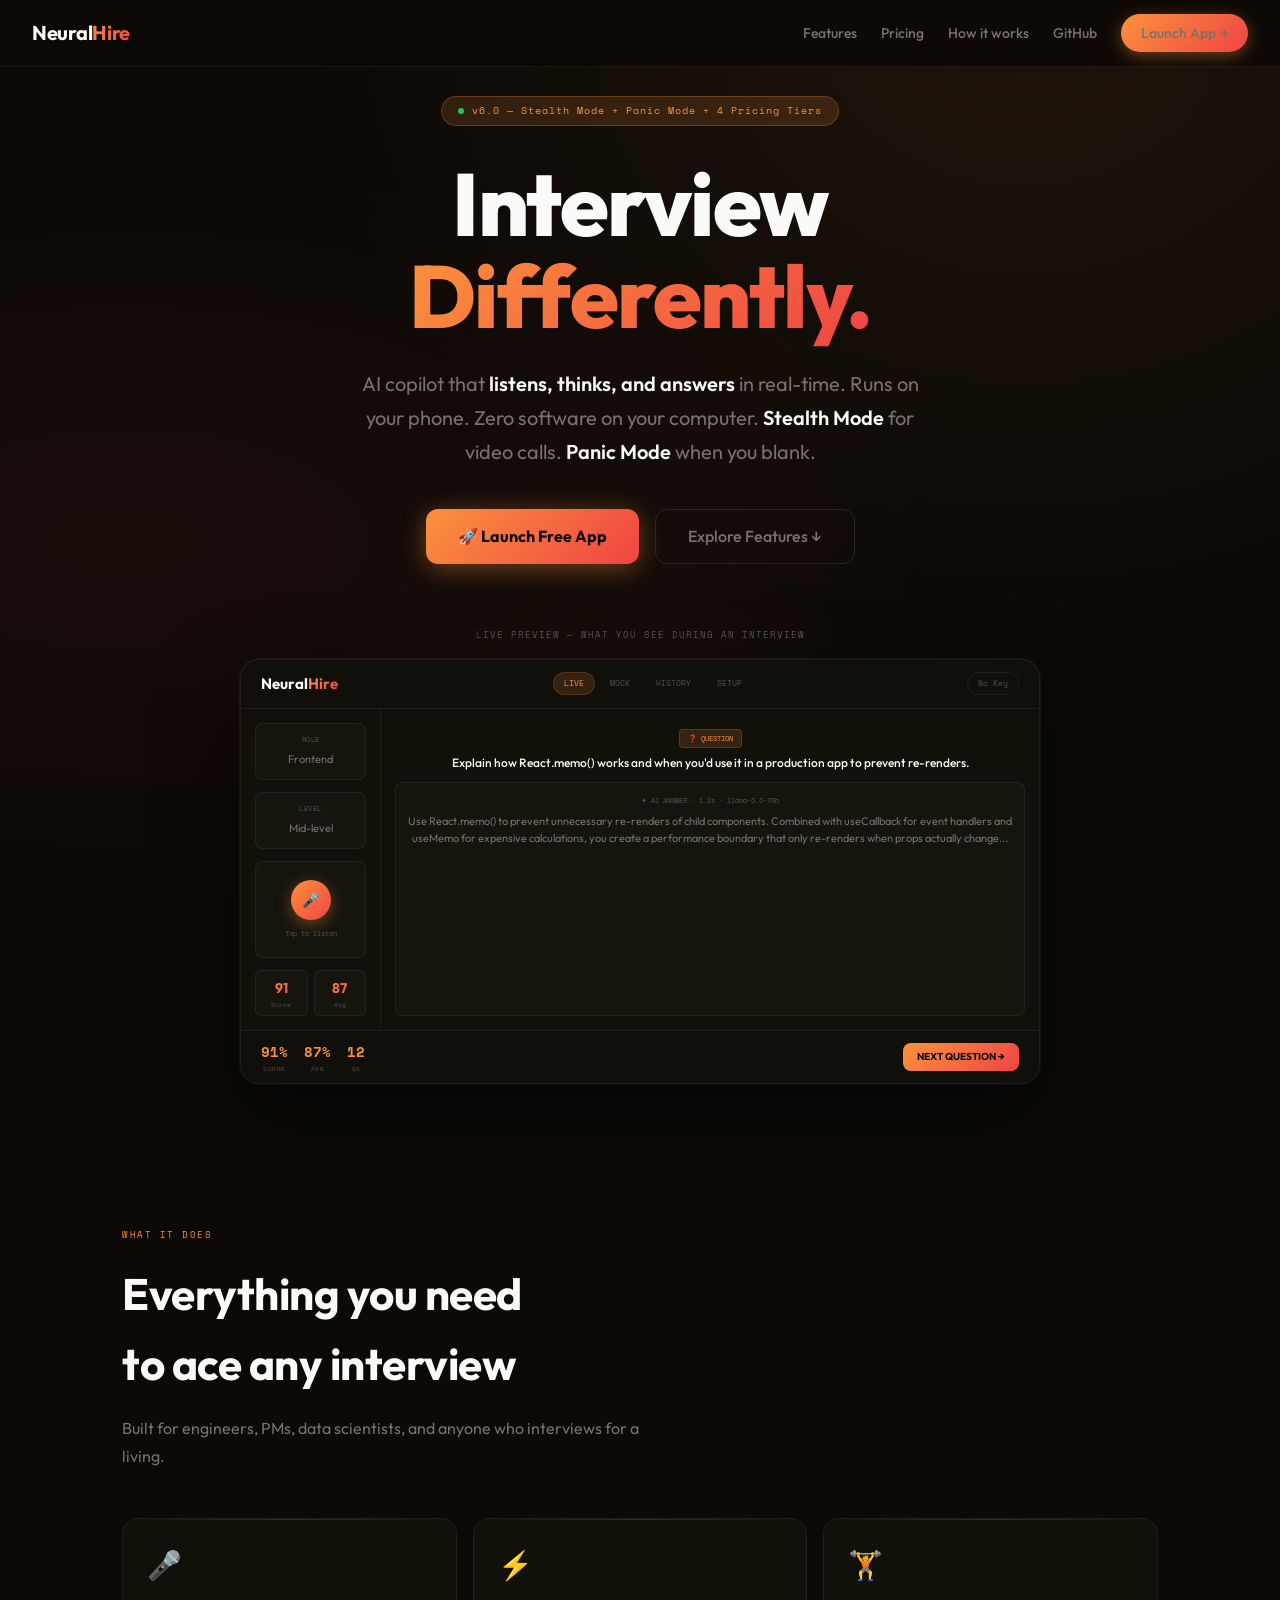
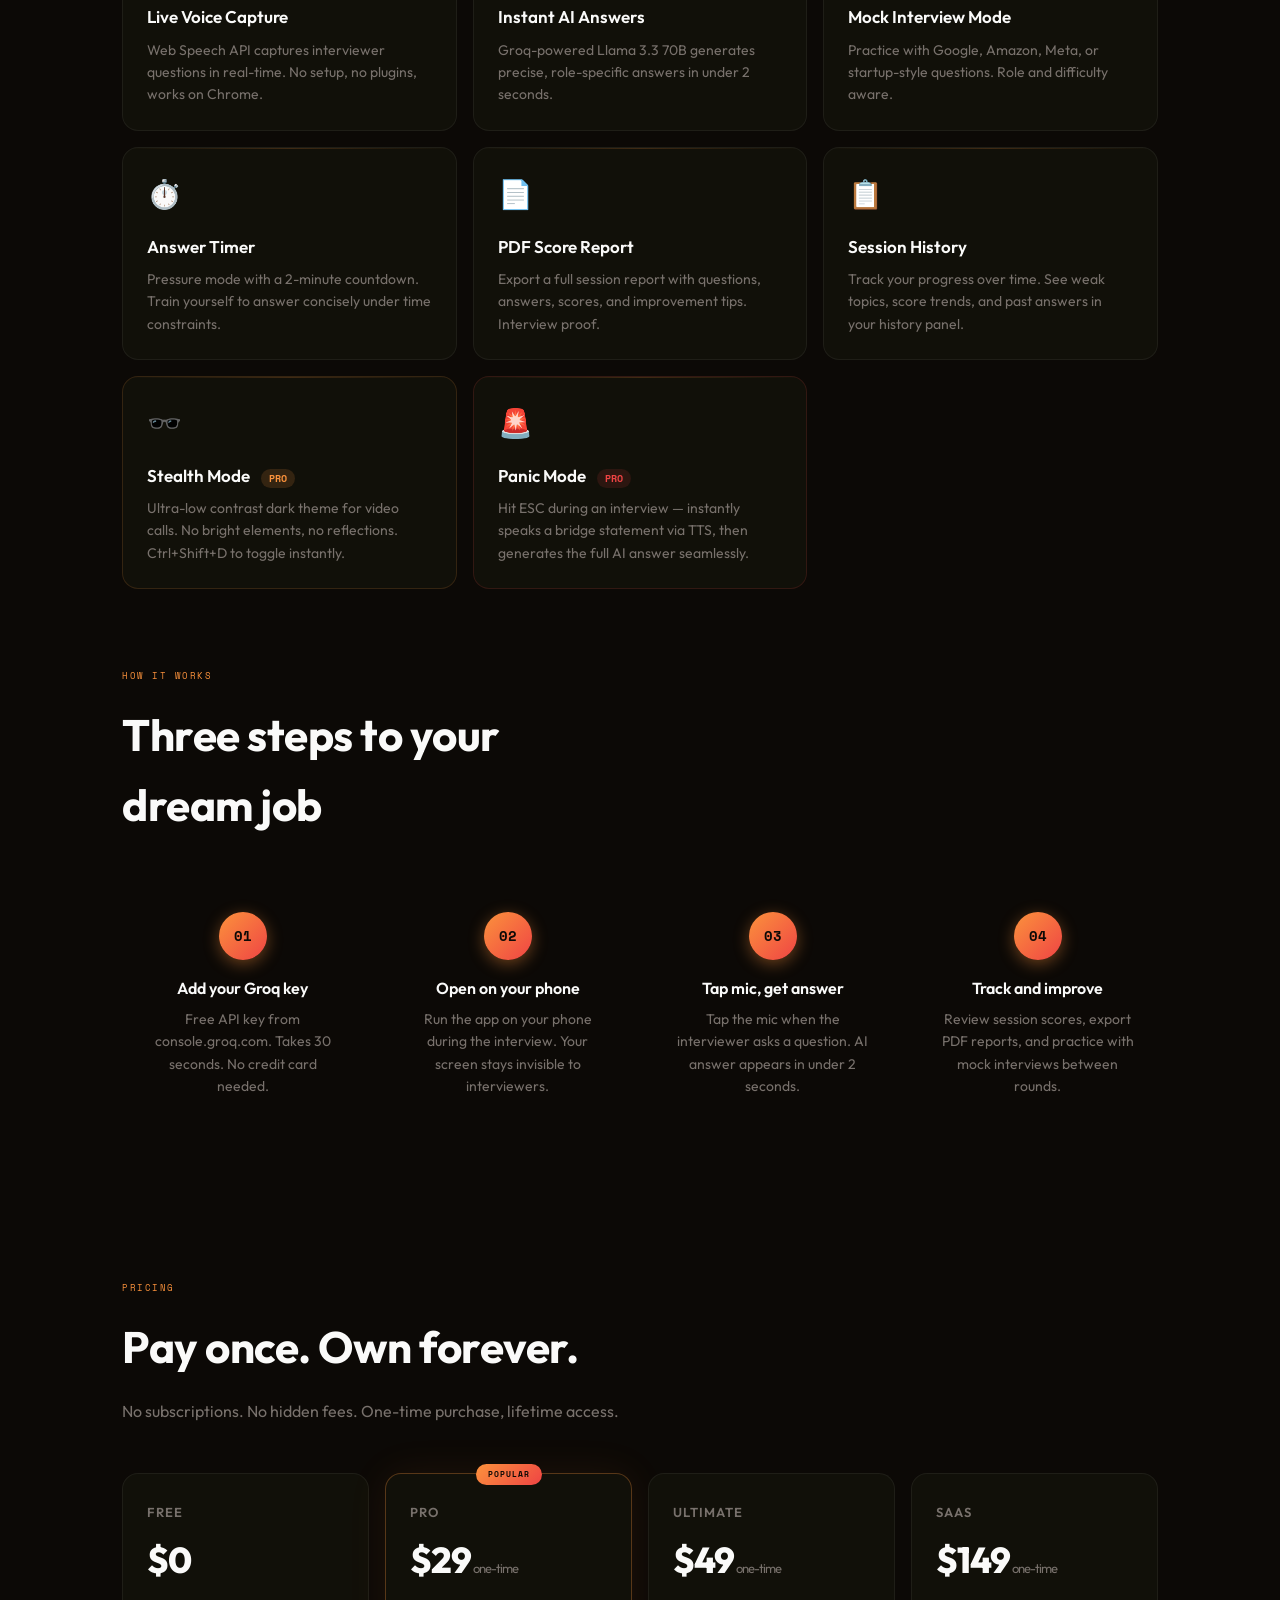
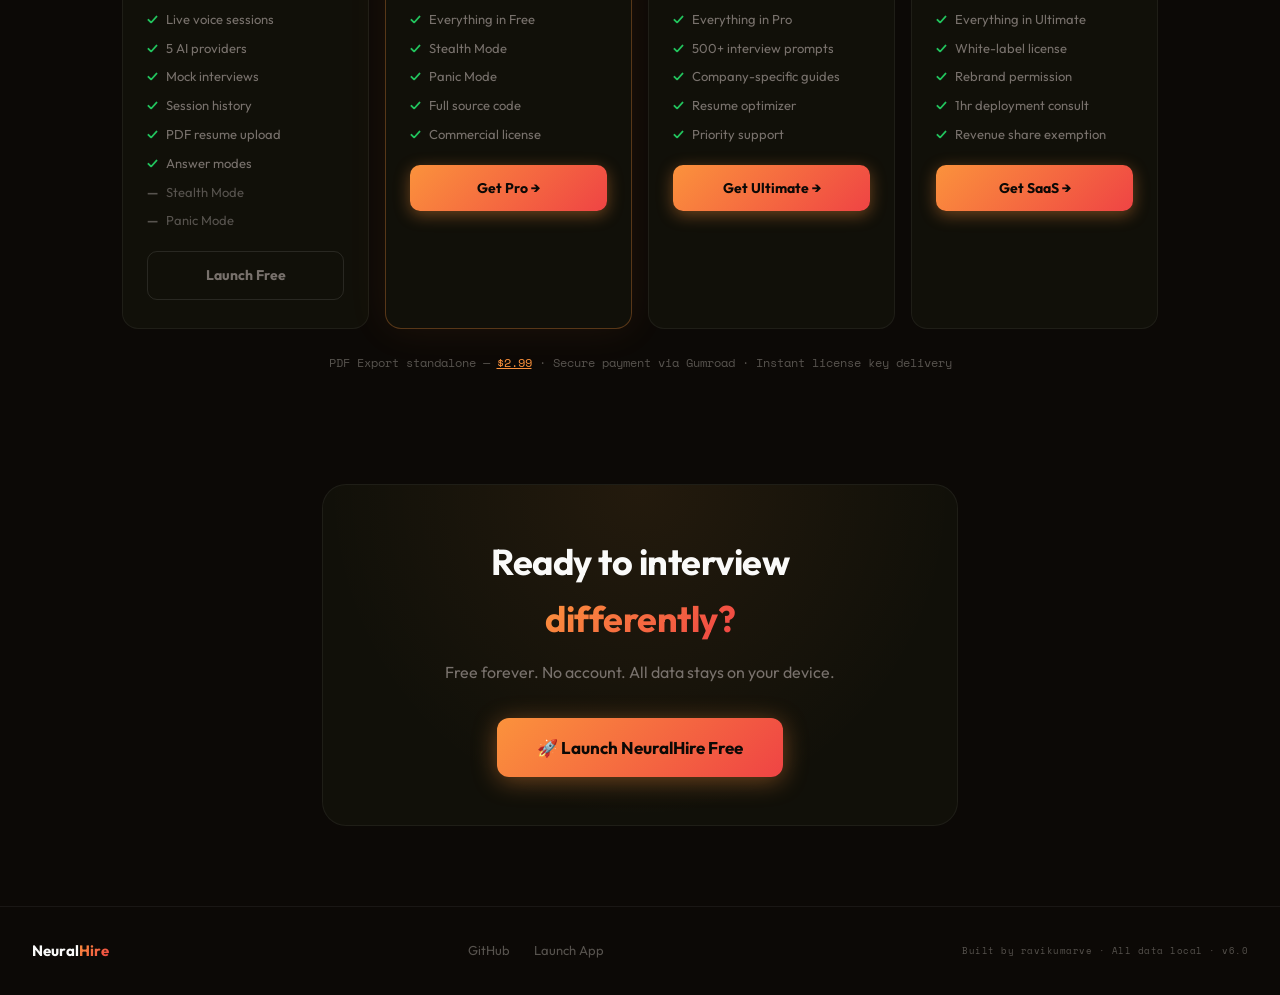
==== commit c0128c79: "fix(v6): gate Stealth/Panic behind Pro tier, update landing page to v6.0" ====
--- a/index.html
+++ b/index.html
@@ -243,12 +243,139 @@
     .cta-box p { color: var(--text-muted); margin-bottom: 2rem; position: relative; }
     .cta-box .btn-primary { position: relative; font-size: 1.0625rem; padding: 1rem 2.5rem; }
 
-    /* FOOTER */
-    footer {
-      border-top: 1px solid var(--border); padding: 2rem;
-      display: flex; align-items: center; justify-content: space-between;
-      flex-wrap: wrap; gap: 1rem;
-    }
+/* FOOTER */
+footer {
+  border-top: 1px solid var(--border);
+  padding: 2rem;
+  display: flex;
+  align-items: center;
+  justify-content: space-between;
+  flex-wrap: wrap;
+  gap: 1rem;
+}
+
+/* PRICING */
+.pricing-grid {
+  display: grid;
+  grid-template-columns: repeat(auto-fit, minmax(220px, 1fr));
+  gap: 1rem;
+  margin-top: 3rem;
+}
+.pricing-card {
+  background: var(--surface);
+  border: 1px solid var(--border);
+  border-radius: 16px;
+  padding: 1.75rem 1.5rem;
+  position: relative;
+  transition: all .2s;
+}
+.pricing-card:hover {
+  border-color: rgba(251,146,60,0.2);
+  transform: translateY(-2px);
+  box-shadow: 0 8px 32px rgba(0,0,0,0.3);
+}
+.pricing-card.popular {
+  border-color: rgba(251,146,60,0.3);
+  box-shadow: 0 0 40px rgba(251,146,60,0.08);
+}
+.pricing-badge {
+  position: absolute;
+  top: -0.625rem;
+  left: 50%;
+  transform: translateX(-50%);
+  font-family: var(--mono);
+  font-size: .5rem;
+  letter-spacing: 1px;
+  color: var(--bg);
+  background: linear-gradient(135deg, var(--amber), var(--rose));
+  padding: .25rem .75rem;
+  border-radius: 100px;
+  font-weight: 700;
+}
+.pricing-tier {
+  font-size: .8125rem;
+  font-weight: 600;
+  color: var(--text-muted);
+  text-transform: uppercase;
+  letter-spacing: 1px;
+  margin-bottom: .5rem;
+}
+.pricing-price {
+  font-size: 2.25rem;
+  font-weight: 800;
+  letter-spacing: -1px;
+  margin-bottom: .25rem;
+}
+.pricing-price span {
+  font-size: .8125rem;
+  font-weight: 400;
+  color: var(--text-muted);
+}
+.pricing-features {
+  list-style: none;
+  padding: 0;
+  margin: 1.25rem 0;
+  display: flex;
+  flex-direction: column;
+  gap: .5rem;
+}
+.pricing-features li {
+  font-size: .8125rem;
+  color: var(--text-muted);
+  display: flex;
+  align-items: flex-start;
+  gap: .5rem;
+}
+.pricing-features li::before {
+  content: '✓';
+  color: var(--success);
+  font-weight: 700;
+  flex-shrink: 0;
+}
+.pricing-features li.locked {
+  color: var(--text-dim);
+}
+.pricing-features li.locked::before {
+  content: '—';
+  color: var(--text-dim);
+}
+.pricing-btn {
+  display: block;
+  width: 100%;
+  padding: .75rem;
+  border-radius: 10px;
+  font-size: .875rem;
+  font-weight: 700;
+  text-align: center;
+  text-decoration: none;
+  transition: all .2s;
+  cursor: pointer;
+  border: none;
+}
+.pricing-btn.primary {
+  background: linear-gradient(135deg, var(--amber), var(--rose));
+  color: var(--bg);
+  box-shadow: 0 4px 16px var(--amber-glow);
+}
+.pricing-btn.primary:hover {
+  transform: translateY(-1px);
+  box-shadow: 0 6px 24px var(--amber-glow);
+}
+.pricing-btn.ghost {
+  background: transparent;
+  border: 1px solid var(--border2);
+  color: var(--text-muted);
+}
+.pricing-btn.ghost:hover {
+  border-color: var(--amber-dim);
+  color: var(--amber);
+}
+.pricing-btn:disabled {
+  opacity: .5;
+  cursor: default;
+  transform: none !important;
+  box-shadow: none !important;
+}
     .footer-brand { font-weight: 700; font-size: .9375rem; }
     .footer-brand .h { background: linear-gradient(135deg, var(--amber), var(--rose)); -webkit-background-clip: text; -webkit-text-fill-color: transparent; background-clip: text; }
     .footer-links { display: flex; gap: 1.5rem; }
@@ -268,25 +395,26 @@
 
 <nav>
   <div class="nav-brand"><span class="n">Neural</span><span class="h">Hire</span></div>
-  <div class="nav-links">
-    <a href="#features">Features</a>
-    <a href="#how">How it works</a>
-    <a href="https://github.com/ravikumarve/neuralhire" target="_blank">GitHub</a>
-    <a href="app/index.html" class="nav-cta">Launch App →</a>
-  </div>
+<div class="nav-links">
+<a href="#features">Features</a>
+<a href="#pricing">Pricing</a>
+<a href="#how">How it works</a>
+<a href="https://github.com/ravikumarve/neuralhire" target="_blank">GitHub</a>
+<a href="app/index.html" class="nav-cta">Launch App →</a>
+</div>
 </nav>
 
 <!-- HERO -->
 <section class="hero">
-  <div class="hero-badge"><div class="live-dot"></div>v4.0 — Now with Mock Interviews + Score Reports</div>
+  <div class="hero-badge"><div class="live-dot"></div>v6.0 — Stealth Mode + Panic Mode + 4 Pricing Tiers</div>
 
   <h1>Interview<br><span class="grad">Differently.</span></h1>
 
-  <p class="hero-sub">
-    AI copilot that <strong>listens, thinks, and answers</strong> in real-time.
-    Runs on your phone. Zero software on your computer.
-    <strong>Completely undetectable.</strong>
-  </p>
+<p class="hero-sub">
+AI copilot that <strong>listens, thinks, and answers</strong> in real-time.
+Runs on your phone. Zero software on your computer.
+<strong>Stealth Mode</strong> for video calls. <strong>Panic Mode</strong> when you blank.
+</p>
 
   <div class="hero-actions">
     <a href="app/index.html" class="btn-primary">🚀 Launch Free App</a>
@@ -383,11 +511,21 @@
       <div class="feature-title">PDF Score Report</div>
       <div class="feature-desc">Export a full session report with questions, answers, scores, and improvement tips. Interview proof.</div>
     </div>
-    <div class="feature-card">
-      <span class="feature-icon">📋</span>
-      <div class="feature-title">Session History</div>
-      <div class="feature-desc">Track your progress over time. See weak topics, score trends, and past answers in your history panel.</div>
-    </div>
+  <div class="feature-card">
+    <span class="feature-icon">📋</span>
+    <div class="feature-title">Session History</div>
+    <div class="feature-desc">Track your progress over time. See weak topics, score trends, and past answers in your history panel.</div>
+  </div>
+  <div class="feature-card" style="border-color:rgba(251,146,60,0.15)">
+    <span class="feature-icon">🕶️</span>
+    <div class="feature-title">Stealth Mode <span style="font-size:.625rem;font-family:var(--mono);color:var(--amber);background:var(--amber-dim);padding:.125rem .5rem;border-radius:100px;margin-left:.5rem">PRO</span></div>
+    <div class="feature-desc">Ultra-low contrast dark theme for video calls. No bright elements, no reflections. Ctrl+Shift+D to toggle instantly.</div>
+  </div>
+  <div class="feature-card" style="border-color:rgba(239,68,68,0.15)">
+    <span class="feature-icon">🚨</span>
+    <div class="feature-title">Panic Mode <span style="font-size:.625rem;font-family:var(--mono);color:var(--rose);background:var(--rose-dim);padding:.125rem .5rem;border-radius:100px;margin-left:.5rem">PRO</span></div>
+    <div class="feature-desc">Hit ESC during an interview — instantly speaks a bridge statement via TTS, then generates the full AI answer seamlessly.</div>
+  </div>
   </div>
 </section>
 
@@ -418,6 +556,69 @@
       <div class="step-desc">Review session scores, export PDF reports, and practice with mock interviews between rounds.</div>
     </div>
   </div>
+</section>
+
+<!-- PRICING -->
+<section class="section" id="pricing">
+  <div class="section-tag">Pricing</div>
+  <div class="section-title">Pay once. Own forever.</div>
+  <p class="section-sub">No subscriptions. No hidden fees. One-time purchase, lifetime access.</p>
+
+  <div class="pricing-grid">
+    <div class="pricing-card">
+      <div class="pricing-tier">Free</div>
+      <div class="pricing-price">$0</div>
+      <ul class="pricing-features">
+        <li>Live voice sessions</li>
+        <li>5 AI providers</li>
+        <li>Mock interviews</li>
+        <li>Session history</li>
+        <li>PDF resume upload</li>
+        <li>Answer modes</li>
+        <li class="locked">Stealth Mode</li>
+        <li class="locked">Panic Mode</li>
+      </ul>
+      <a href="app/index.html" class="pricing-btn ghost">Launch Free</a>
+    </div>
+    <div class="pricing-card popular">
+      <div class="pricing-badge">POPULAR</div>
+      <div class="pricing-tier">Pro</div>
+      <div class="pricing-price">$29<span> one-time</span></div>
+      <ul class="pricing-features">
+        <li>Everything in Free</li>
+        <li>Stealth Mode</li>
+        <li>Panic Mode</li>
+        <li>Full source code</li>
+        <li>Commercial license</li>
+      </ul>
+      <a href="https://gum.co/neuralhire-self-host" target="_blank" class="pricing-btn primary">Get Pro →</a>
+    </div>
+    <div class="pricing-card">
+      <div class="pricing-tier">Ultimate</div>
+      <div class="pricing-price">$49<span> one-time</span></div>
+      <ul class="pricing-features">
+        <li>Everything in Pro</li>
+        <li>500+ interview prompts</li>
+        <li>Company-specific guides</li>
+        <li>Resume optimizer</li>
+        <li>Priority support</li>
+      </ul>
+      <a href="https://gum.co/neuralhire-ultimate" target="_blank" class="pricing-btn primary">Get Ultimate →</a>
+    </div>
+    <div class="pricing-card">
+      <div class="pricing-tier">SaaS</div>
+      <div class="pricing-price">$149<span> one-time</span></div>
+      <ul class="pricing-features">
+        <li>Everything in Ultimate</li>
+        <li>White-label license</li>
+        <li>Rebrand permission</li>
+        <li>1hr deployment consult</li>
+        <li>Revenue share exemption</li>
+      </ul>
+      <a href="https://gum.co/neuralhire-saas" target="_blank" class="pricing-btn primary">Get SaaS →</a>
+    </div>
+  </div>
+  <p style="text-align:center;margin-top:1.5rem;font-size:.75rem;color:var(--text-dim);font-family:var(--mono)">PDF Export standalone — <a href="https://gum.co/neuralhire-pdf-export" target="_blank" style="color:var(--amber)">$2.99</a> · Secure payment via Gumroad · Instant license key delivery</p>
 </section>
 
 <!-- CTA -->
@@ -436,7 +637,7 @@
     <a href="https://github.com/ravikumarve/neuralhire" target="_blank">GitHub</a>
     <a href="app/index.html">Launch App</a>
   </div>
-  <div class="footer-note">Built by ravikumarve · All data local · v4.0</div>
+  <div class="footer-note">Built by ravikumarve · All data local · v6.0</div>
 </footer>
 
 </body>
